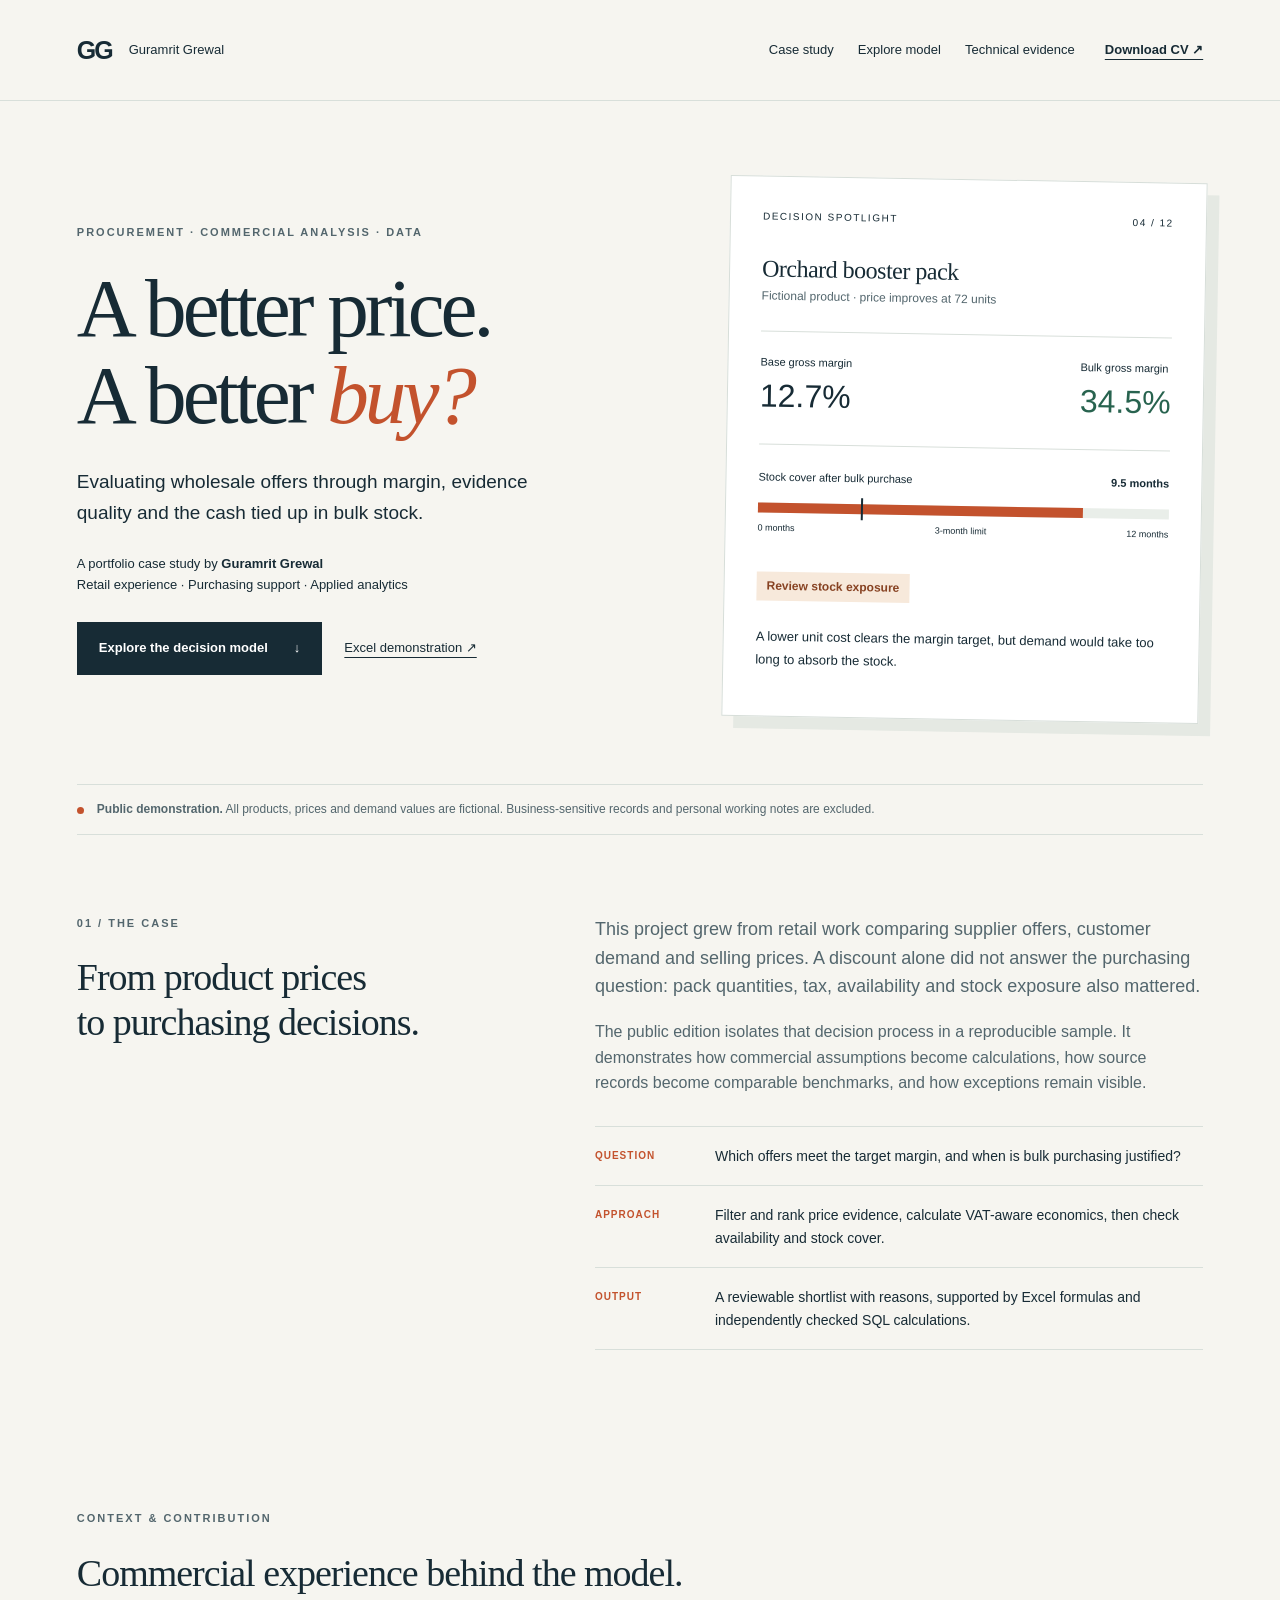
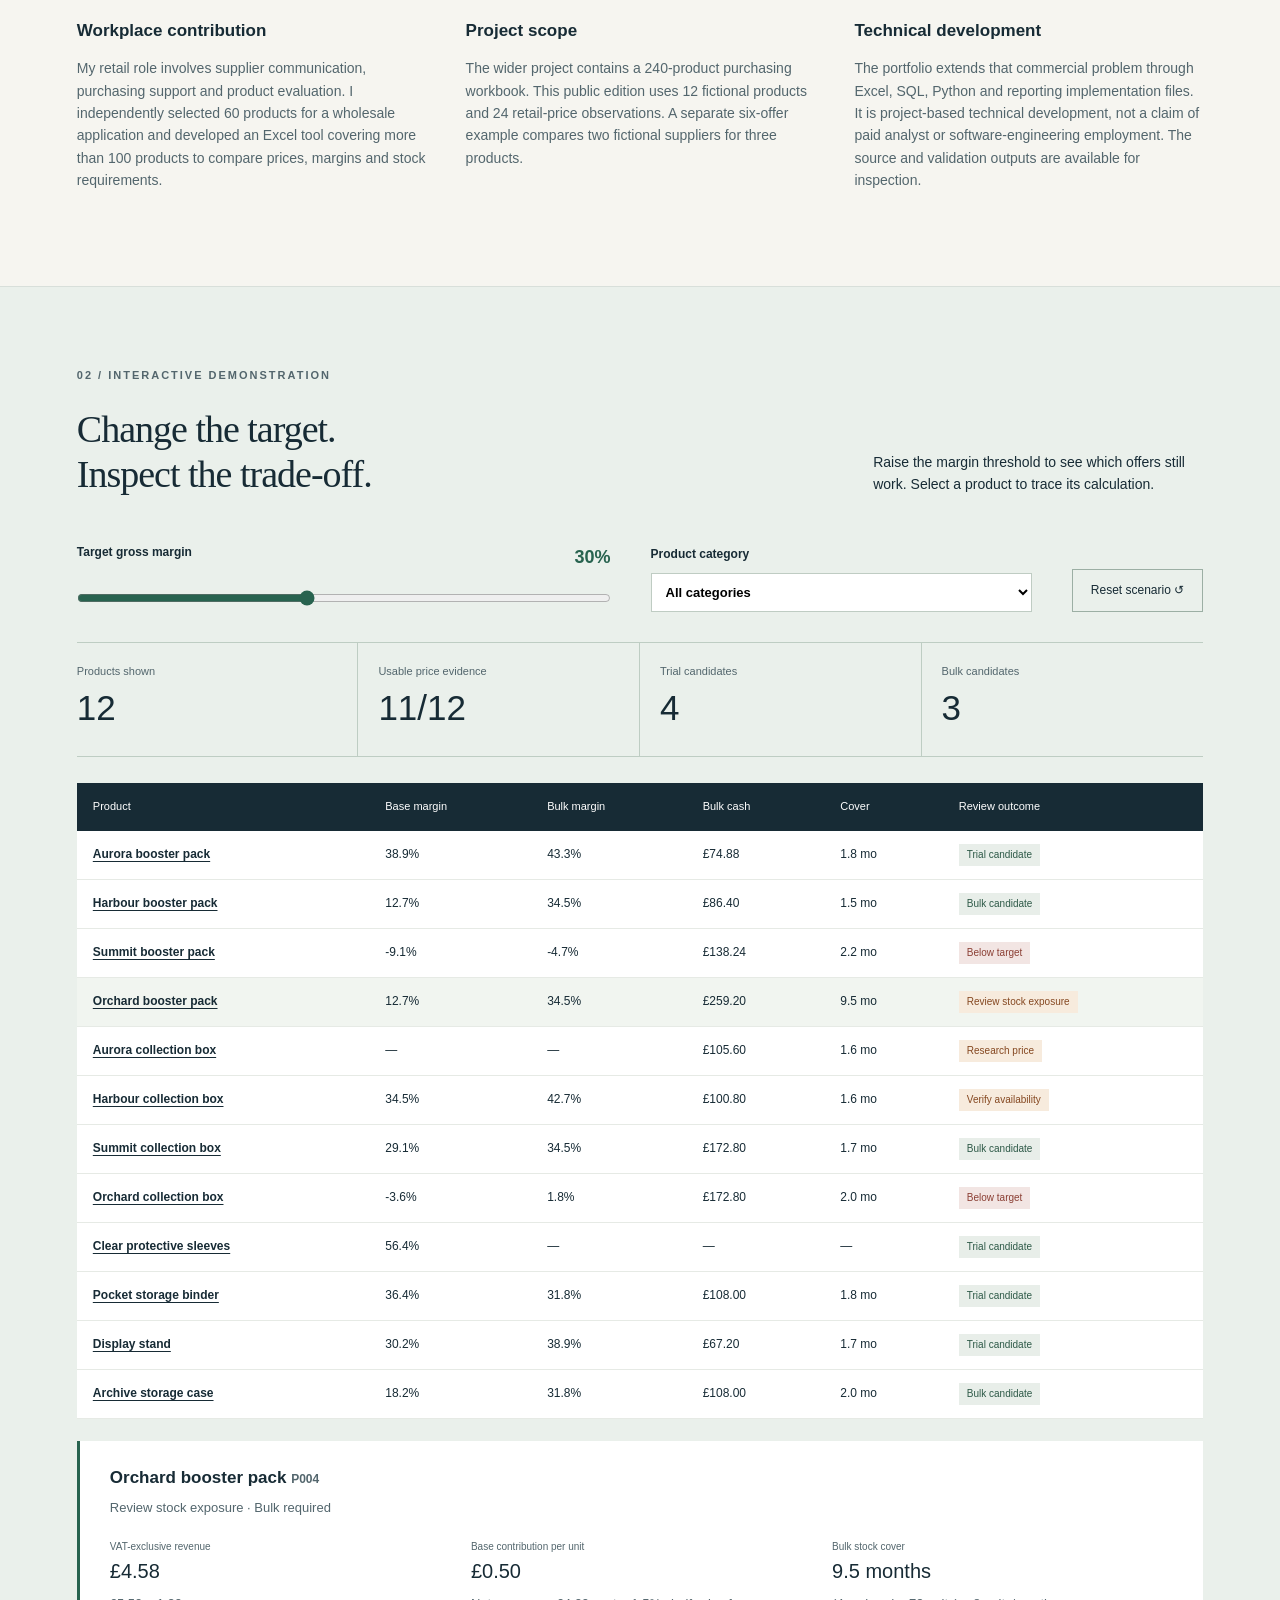
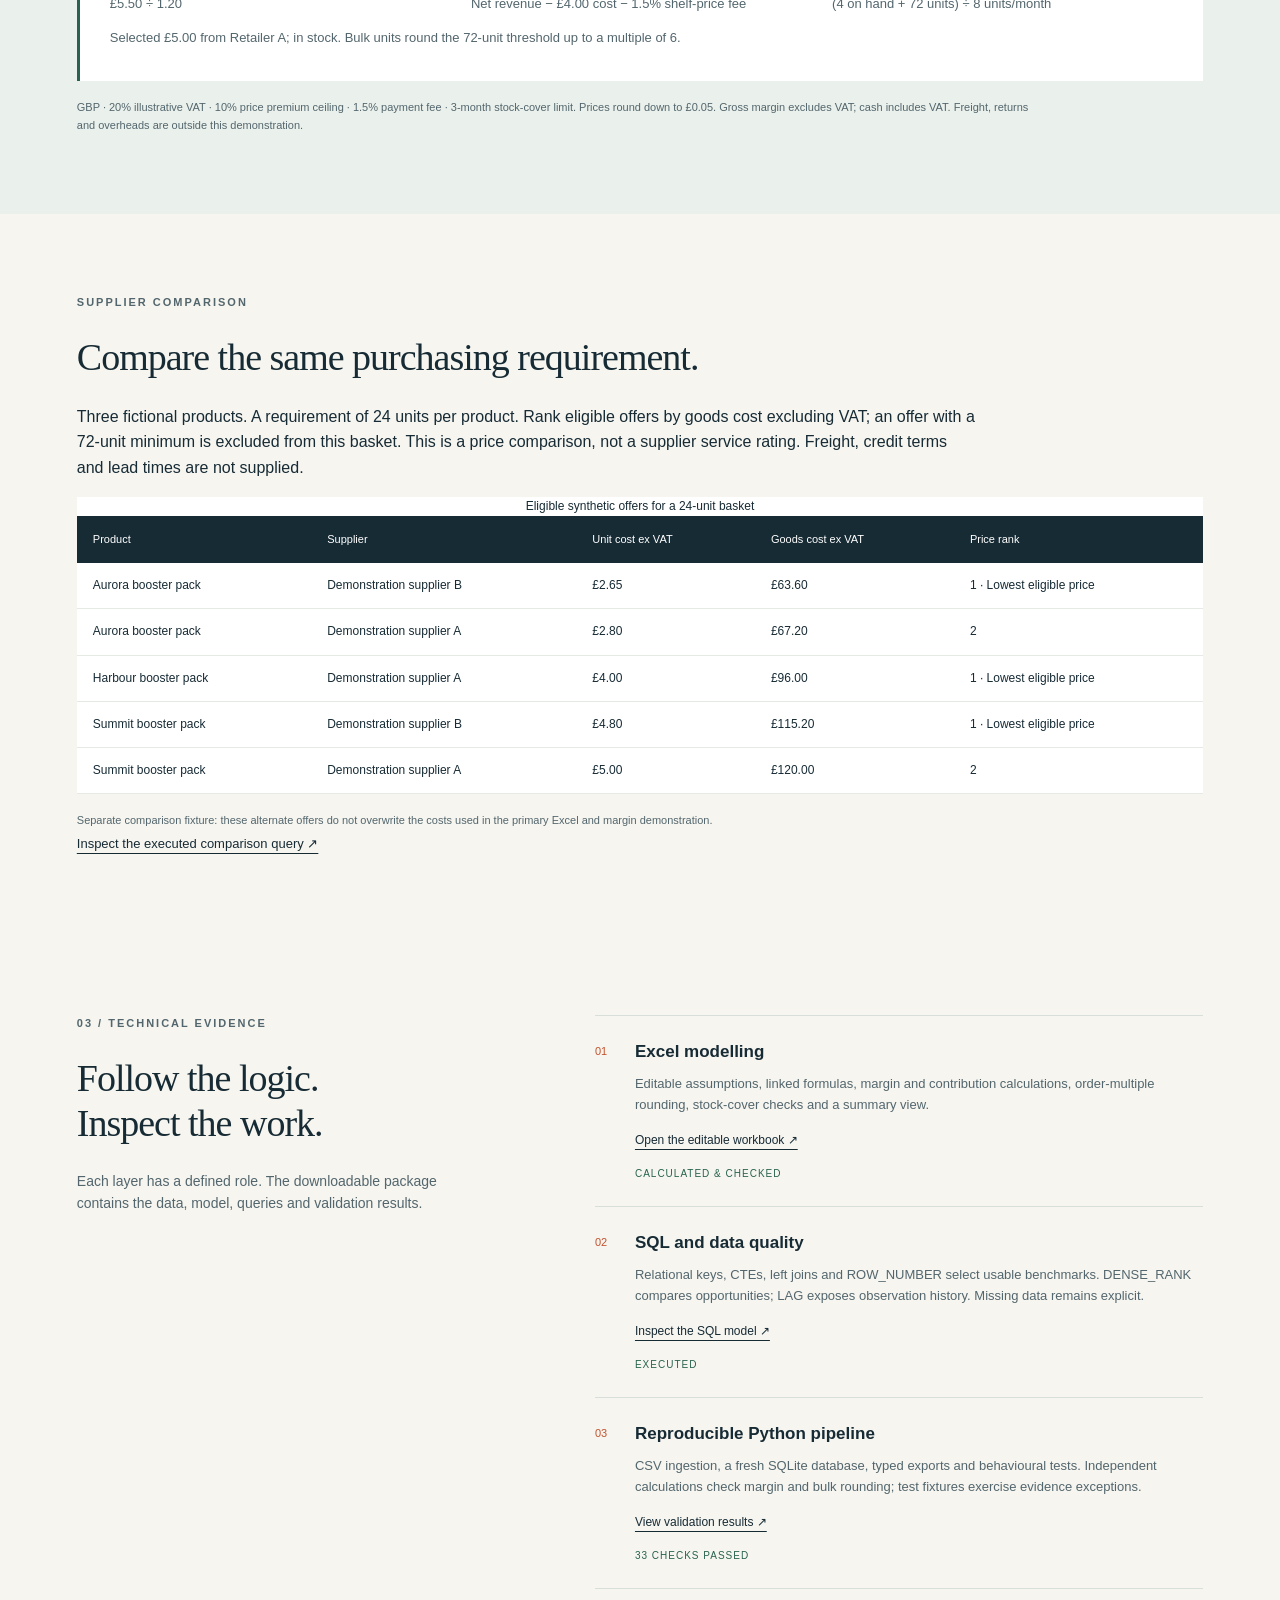
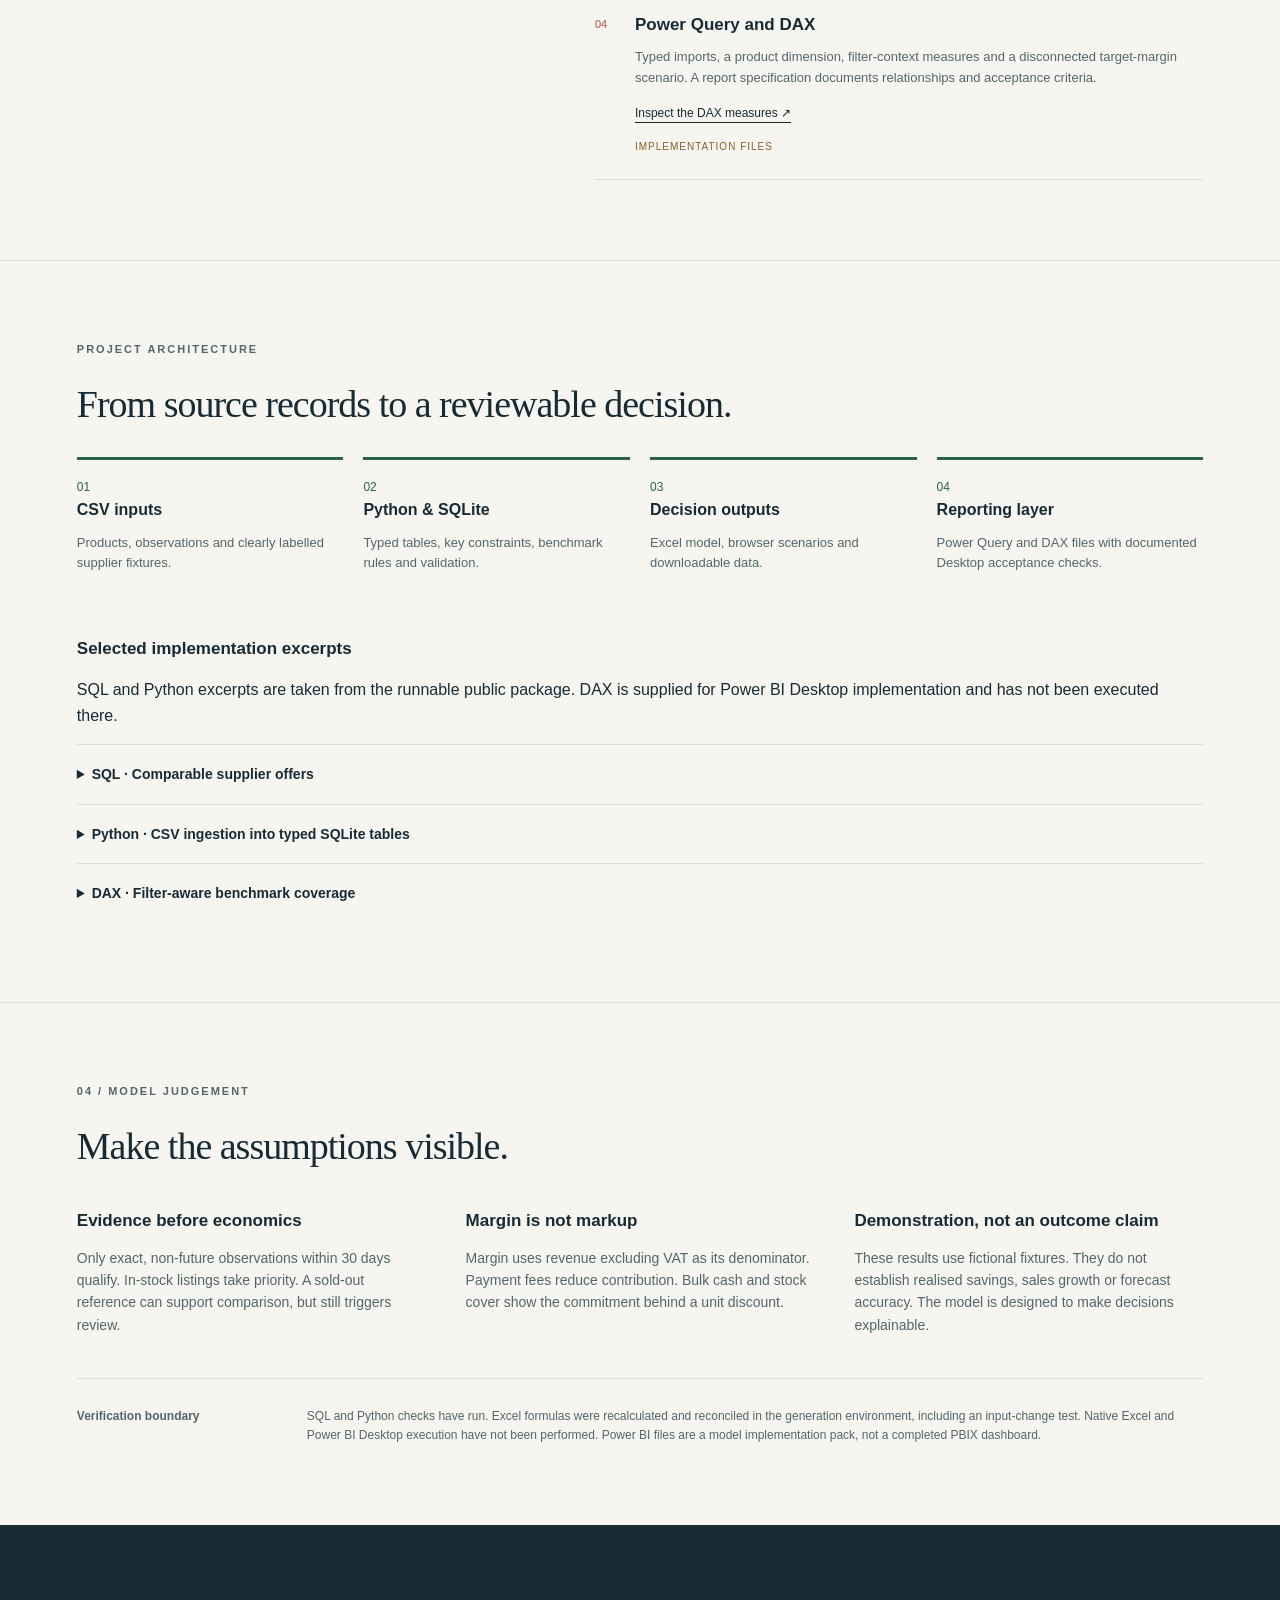
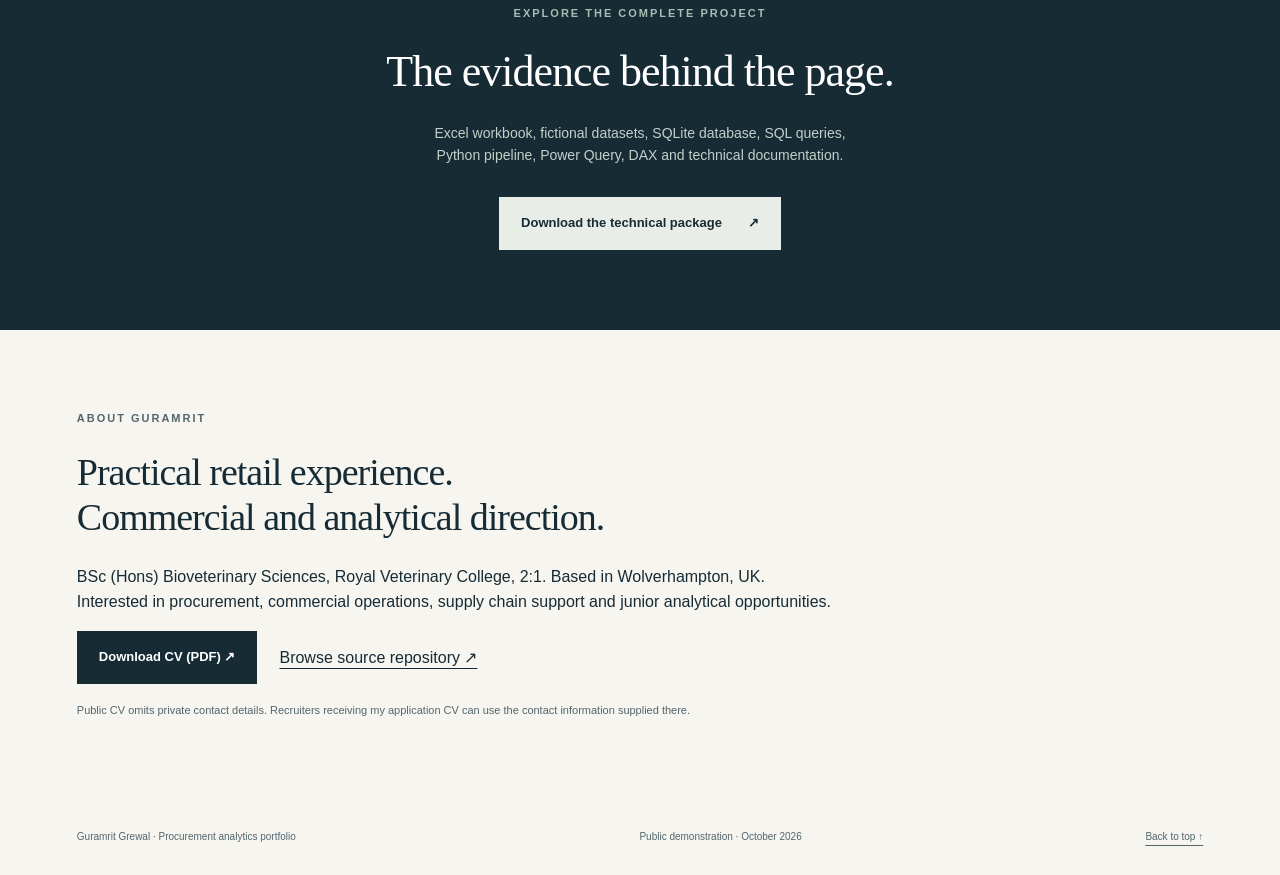
==== index.html @ a3323db9 "Publish procurement case study, public CV and reproducible synthetic analytics" ====
<!doctype html>
<html lang="en"><head><meta charset="utf-8"><meta name="viewport" content="width=device-width,initial-scale=1"><meta name="description" content="Guramrit Grewal's procurement analytics case study: Excel, SQL, purchasing economics and a public interactive demonstration."><title>Procurement Analytics — Guramrit Grewal</title><link rel="stylesheet" href="styles.css"></head>
<body>
<a class="skip-link" href="#main">Skip to main content</a>
<header><a class="wordmark" href="#">GG<span>Guramrit Grewal</span></a><nav aria-label="Main navigation"><a href="#case-study">Case study</a><a href="#demo">Explore model</a><a href="#technical">Technical evidence</a></nav><a class="nav-download" href="downloads/Guramrit_Grewal_CV_Public.pdf" download>Download CV ↗</a></header>
<main id="main">
<section class="hero"><div><p class="eyebrow">PROCUREMENT · COMMERCIAL ANALYSIS · DATA</p><h1>A better price.<br>A better <em>buy?</em></h1><p class="intro">Evaluating wholesale offers through margin, evidence quality and the cash tied up in bulk stock.</p><p class="byline">A portfolio case study by <strong>Guramrit Grewal</strong><br>Retail experience · Purchasing support · Applied analytics</p><div class="actions"><a class="button" href="#demo">Explore the decision model <span>↓</span></a><a class="text-link" href="downloads/Procurement_Analytics/Procurement_Demo.xlsx" download>Excel demonstration ↗</a></div></div>
<aside class="hero-example" aria-label="Illustrative bulk purchase decision"><div class="example-top"><span>DECISION SPOTLIGHT</span><span>04 / 12</span></div><h2>Orchard booster pack</h2><p class="muted">Fictional product · price improves at 72 units</p><div class="comparison"><div><small>Base gross margin</small><strong>12.7%</strong></div><div><small>Bulk gross margin</small><strong>34.5%</strong></div></div><div class="cover"><span>Stock cover after bulk purchase</span><strong>9.5 months</strong></div><div class="track"><div></div><span></span></div><div class="scale"><span>0 months</span><span>3-month limit</span><span>12 months</span></div><p class="verdict">Review stock exposure</p><p>A lower unit cost clears the margin target, but demand would take too long to absorb the stock.</p></aside></section>
<div class="scope"><span class="scope-dot"></span><p><strong>Public demonstration.</strong> All products, prices and demand values are fictional. Business-sensitive records and personal working notes are excluded.</p></div>
<section id="case-study" class="case section"><div class="section-heading"><p class="eyebrow">01 / THE CASE</p><h2>From product prices<br>to purchasing decisions.</h2></div><div class="case-copy"><p>This project grew from retail work comparing supplier offers, customer demand and selling prices. A discount alone did not answer the purchasing question: pack quantities, tax, availability and stock exposure also mattered.</p><p>The public edition isolates that decision process in a reproducible sample. It demonstrates how commercial assumptions become calculations, how source records become comparable benchmarks, and how exceptions remain visible.</p><div class="case-points"><div><span>QUESTION</span><p>Which offers meet the target margin, and when is bulk purchasing justified?</p></div><div><span>APPROACH</span><p>Filter and rank price evidence, calculate VAT-aware economics, then check availability and stock cover.</p></div><div><span>OUTPUT</span><p>A reviewable shortlist with reasons, supported by Excel formulas and independently checked SQL calculations.</p></div></div></div></section>
<section class="contribution section" aria-labelledby="contribution-heading"><p class="eyebrow">CONTEXT & CONTRIBUTION</p><h2 id="contribution-heading">Commercial experience behind the model.</h2><div class="method-grid"><article><h3>Workplace contribution</h3><p>My retail role involves supplier communication, purchasing support and product evaluation. I independently selected 60 products for a wholesale application and developed an Excel tool covering more than 100 products to compare prices, margins and stock requirements.</p></article><article><h3>Project scope</h3><p>The wider project contains a 240-product purchasing workbook. This public edition uses 12 fictional products and 24 retail-price observations. A separate six-offer example compares two fictional suppliers for three products.</p></article><article><h3>Technical development</h3><p>The portfolio extends that commercial problem through Excel, SQL, Python and reporting implementation files. It is project-based technical development, not a claim of paid analyst or software-engineering employment. The source and validation outputs are available for inspection.</p></article></div></section>
<section id="demo" class="demo section"><div class="section-heading wide"><div><p class="eyebrow">02 / INTERACTIVE DEMONSTRATION</p><h2>Change the target.<br>Inspect the trade-off.</h2></div><p>Raise the margin threshold to see which offers still work. Select a product to trace its calculation.</p></div>
<div class="controls"><label for="margin">Target gross margin <output id="margin-value" for="margin">30%</output><input id="margin" type="range" min="15" max="50" value="30" step="1"></label><label for="category">Product category<select id="category"><option>All categories</option><option>Packs</option><option>Boxes</option><option>Accessories</option></select></label><button id="reset" type="button">Reset scenario ↺</button></div>
<div class="metrics" aria-live="polite"><div><span>Products shown</span><strong id="count">—</strong></div><div><span>Usable price evidence</span><strong id="coverage">—</strong></div><div><span>Trial candidates</span><strong id="trials">—</strong></div><div><span>Bulk candidates</span><strong id="bulk">—</strong></div></div>
<div class="table-wrap"><table><caption class="sr-only">Synthetic product purchasing review</caption><thead><tr><th scope="col">Product</th><th scope="col">Base margin</th><th scope="col">Bulk margin</th><th scope="col">Bulk cash</th><th scope="col">Cover</th><th scope="col">Review outcome</th></tr></thead><tbody id="products"><tr><td colspan="6">Loading demonstration…</td></tr></tbody></table></div>
<div class="detail" id="detail" aria-live="polite"></div><p class="model-note">GBP · 20% illustrative VAT · 10% price premium ceiling · 1.5% payment fee · 3-month stock-cover limit. Prices round down to £0.05. Gross margin excludes VAT; cash includes VAT. Freight, returns and overheads are outside this demonstration.</p><noscript><p>Enable JavaScript to use the scenario controls, or download the Excel demonstration.</p></noscript></section>
<section class="section supplier-section"><p class="eyebrow">SUPPLIER COMPARISON</p><h2>Compare the same purchasing requirement.</h2><p>Three fictional products. A requirement of 24 units per product. Rank eligible offers by goods cost excluding VAT; an offer with a 72-unit minimum is excluded from this basket. This is a price comparison, not a supplier service rating. Freight, credit terms and lead times are not supplied.</p><div class="table-wrap"><table><caption>Eligible synthetic offers for a 24-unit basket</caption><thead><tr><th scope="col">Product</th><th scope="col">Supplier</th><th scope="col">Unit cost ex VAT</th><th scope="col">Goods cost ex VAT</th><th scope="col">Price rank</th></tr></thead><tbody id="supplier-rows"><tr><td colspan="5">Loading supplier comparison…</td></tr></tbody></table></div><p class="model-note">Separate comparison fixture: these alternate offers do not overwrite the costs used in the primary Excel and margin demonstration.</p><a href="downloads/Procurement_Analytics/sql/supplier_comparison.sql">Inspect the executed comparison query ↗</a></section>
<section id="technical" class="technical section"><div class="section-heading"><p class="eyebrow">03 / TECHNICAL EVIDENCE</p><h2>Follow the logic.<br>Inspect the work.</h2><p>Each layer has a defined role. The downloadable package contains the data, model, queries and validation results.</p></div><div class="evidence-list"><article><span class="number">01</span><div><h3>Excel modelling</h3><p>Editable assumptions, linked formulas, margin and contribution calculations, order-multiple rounding, stock-cover checks and a summary view.</p><a href="downloads/Procurement_Analytics/Procurement_Demo.xlsx" download>Open the editable workbook ↗</a></div><span class="status">Calculated & checked</span></article><article><span class="number">02</span><div><h3>SQL and data quality</h3><p>Relational keys, CTEs, left joins and ROW_NUMBER select usable benchmarks. DENSE_RANK compares opportunities; LAG exposes observation history. Missing data remains explicit.</p><a href="downloads/Procurement_Analytics/sql/model.sql" download>Inspect the SQL model ↗</a></div><span class="status">Executed</span></article><article><span class="number">03</span><div><h3>Reproducible Python pipeline</h3><p>CSV ingestion, a fresh SQLite database, typed exports and behavioural tests. Independent calculations check margin and bulk rounding; test fixtures exercise evidence exceptions.</p><a href="downloads/Procurement_Analytics/validation.json" download>View validation results ↗</a></div><span class="status" id="checks">Checks executed</span></article><article><span class="number">04</span><div><h3>Power Query and DAX</h3><p>Typed imports, a product dimension, filter-context measures and a disconnected target-margin scenario. A report specification documents relationships and acceptance criteria.</p><a href="downloads/Procurement_Analytics/powerbi/measures.dax" download>Inspect the DAX measures ↗</a></div><span class="status pending">Implementation files</span></article></div></section>
<section class="section architecture"><p class="eyebrow">PROJECT ARCHITECTURE</p><h2>From source records to a reviewable decision.</h2><ol class="architecture-steps"><li><strong>CSV inputs</strong><span>Products, observations and clearly labelled supplier fixtures.</span></li><li><strong>Python & SQLite</strong><span>Typed tables, key constraints, benchmark rules and validation.</span></li><li><strong>Decision outputs</strong><span>Excel model, browser scenarios and downloadable data.</span></li><li><strong>Reporting layer</strong><span>Power Query and DAX files with documented Desktop acceptance checks.</span></li></ol><h3>Selected implementation excerpts</h3><p>SQL and Python excerpts are taken from the runnable public package. DAX is supplied for Power BI Desktop implementation and has not been executed there.</p><details><summary>SQL · Comparable supplier offers</summary><pre><code>-- Fixed basket: 24 units of each SKU. Fictional offers, excluding freight.
-- Offers requiring more units are excluded; a low price alone is not comparable.
WITH eligible AS (
 SELECT o.SKU,p.Product,s.Supplier,o.UnitCost,o.MinUnits,
        o.UnitCost*24 AS NetGoodsCost,
        DENSE_RANK() OVER(PARTITION BY o.SKU ORDER BY o.UnitCost) AS PriceRank
 FROM Offers o
 JOIN Products p ON p.SKU=o.SKU
 JOIN Suppliers s ON s.SupplierID=o.SupplierID
 WHERE o.MinUnits&lt;=24
)
SELECT * FROM eligible ORDER BY SKU,PriceRank,Supplier;
</code></pre></details><details><summary>Python · CSV ingestion into typed SQLite tables</summary><pre><code>with (ROOT/&#x27;data&#x27;/f&#x27;{table}.csv&#x27;).open(newline=&#x27;&#x27;,encoding=&#x27;utf-8&#x27;) as f:
    rows=csv.DictReader(f); fields=rows.fieldnames
    db.executemany(f&#x27;INSERT INTO {table} VALUES ({&quot;,&quot;.join(&quot;?&quot; for _ in fields)})&#x27;,
                  [[r[k] if r[k]!=&#x27;&#x27; else None for k in fields] for r in rows])</code></pre></details><details><summary>DAX · Filter-aware benchmark coverage</summary><pre><code>Priced Products = COUNT(Metrics[Benchmark])

Benchmark Coverage = DIVIDE([Priced Products], [Products Loaded])</code></pre></details></section>
<section class="method section"><div><p class="eyebrow">04 / MODEL JUDGEMENT</p><h2>Make the assumptions visible.</h2></div><div class="method-grid"><article><h3>Evidence before economics</h3><p>Only exact, non-future observations within 30 days qualify. In-stock listings take priority. A sold-out reference can support comparison, but still triggers review.</p></article><article><h3>Margin is not markup</h3><p>Margin uses revenue excluding VAT as its denominator. Payment fees reduce contribution. Bulk cash and stock cover show the commitment behind a unit discount.</p></article><article><h3>Demonstration, not an outcome claim</h3><p>These results use fictional fixtures. They do not establish realised savings, sales growth or forecast accuracy. The model is designed to make decisions explainable.</p></article></div><div class="limits"><strong>Verification boundary</strong><p>SQL and Python checks have run. Excel formulas were recalculated and reconciled in the generation environment, including an input-change test. Native Excel and Power BI Desktop execution have not been performed. Power BI files are a model implementation pack, not a completed PBIX dashboard.</p></div></section>
<section class="download section"><p class="eyebrow">EXPLORE THE COMPLETE PROJECT</p><h2>The evidence behind the page.</h2><p>Excel workbook, fictional datasets, SQLite database, SQL queries,<br>Python pipeline, Power Query, DAX and technical documentation.</p><a class="button light" href="downloads/Procurement_Analytics.zip" download>Download the technical package <span>↗</span></a></section>
<section class="section about" id="about"><p class="eyebrow">ABOUT GURAMRIT</p><h2>Practical retail experience.<br>Commercial and analytical direction.</h2><p>BSc (Hons) Bioveterinary Sciences, Royal Veterinary College, 2:1. Based in Wolverhampton, UK. Interested in procurement, commercial operations, supply chain support and junior analytical opportunities.</p><div class="actions"><a class="button" href="downloads/Guramrit_Grewal_CV_Public.pdf" download>Download CV (PDF) ↗</a><a href="https://github.com/G-Grewal-98/g-grewal-98.github.io">Browse source repository ↗</a></div><p class="model-note">Public CV omits private contact details. Recruiters receiving my application CV can use the contact information supplied there.</p></section></main><footer><span>Guramrit Grewal · Procurement analytics portfolio</span><span>Public demonstration · October 2026</span><a href="#">Back to top ↑</a></footer>
<script type="module" src="app.js"></script></body></html>
---- styles.css ----
:root{--ink:#172b35;--muted:#53666d;--paper:#f6f5f0;--line:#d8dfda;--accent:#c3522d;--green:#28634f}*{box-sizing:border-box}html{scroll-behavior:smooth;scroll-padding-top:30px}body{margin:0;background:var(--paper);color:var(--ink);font-family:Arial,Helvetica,sans-serif;line-height:1.6}a{color:inherit;text-underline-offset:5px}button,input,select{font:inherit}button,a,input,select{outline-offset:5px}button:focus-visible,a:focus-visible,input:focus-visible,select:focus-visible{outline:3px solid var(--accent)}header,main,footer{max-width:1440px;margin:auto}header{padding:30px 6%;display:flex;align-items:center;gap:30px;border-bottom:1px solid var(--line)}.wordmark{text-decoration:none;font-size:25px;font-weight:800;letter-spacing:-2px;display:flex;align-items:center;gap:17px}.wordmark span{font-size:13px;font-weight:500;letter-spacing:0}nav{display:flex;gap:24px;margin-left:auto;font-size:13px}nav a{text-decoration:none}.nav-download{font-size:13px;font-weight:bold}.hero{display:grid;grid-template-columns:1.15fr 1fr;gap:9%;padding:78px 6% 64px;align-items:center}.eyebrow{font-size:11px;font-weight:700;letter-spacing:2px;margin:0 0 23px;color:var(--muted)}h1{font-family:Georgia,serif;font-weight:400;font-size:clamp(54px,6.5vw,92px);line-height:1.05;letter-spacing:-4px;margin:0 0 28px}h1 em{color:var(--accent);font-weight:400}.intro{font-size:19px;max-width:470px;line-height:1.6}.byline{font-size:13px;margin:26px 0}.actions{display:flex;flex-wrap:wrap;align-items:center;gap:22px}.button{display:inline-flex;background:var(--ink);color:white;text-decoration:none;padding:16px 22px;font-size:13px;font-weight:700;gap:26px}.text-link{font-size:13px}.hero-example{background:#fff;padding:32px;border:1px solid #d7ded9;box-shadow:12px 12px 0 #e5e9e3;transform:rotate(1deg)}.example-top{display:flex;justify-content:space-between;font-size:10px;letter-spacing:1.5px}.hero-example h2{font-size:24px;margin:30px 0 4px;letter-spacing:-.5px}.muted{color:var(--muted);font-size:12px;margin:0}.comparison{display:flex;justify-content:space-between;border-top:1px solid var(--line);border-bottom:1px solid var(--line);padding:22px 0;margin:24px 0}.comparison small{display:block;font-size:11px}.comparison strong{font-size:32px;font-weight:400}.comparison div:last-child strong{color:var(--green)}.cover{display:flex;justify-content:space-between;gap:10px;font-size:11px}.track{height:10px;background:#e9eee9;margin-top:16px;position:relative}.track div{width:79.166%;height:10px;background:var(--accent)}.track span{height:22px;width:2px;background:var(--ink);position:absolute;left:25%;top:-6px}.scale{display:flex;justify-content:space-between;font-size:9px;margin:8px 0 25px}.verdict{display:inline-block;background:#f7e9db;color:#874222;font-size:12px;font-weight:700;padding:5px 10px}.hero-example p:last-child{font-size:13px;line-height:1.7}.scope{margin:0 6%;display:flex;gap:13px;border-top:1px solid var(--line);border-bottom:1px solid var(--line);padding:15px 0;font-size:12px;color:var(--muted)}.scope p{margin:0}.scope-dot{width:7px;height:7px;background:var(--accent);border-radius:50%;margin-top:7px;flex-shrink:0}.section{padding:80px 6%}h2{font-family:Georgia,serif;font-size:38px;font-weight:400;line-height:1.18;letter-spacing:-1px;margin:0 0 24px}h3{font-size:17px;line-height:1.4;margin:0 0 10px}.case,.technical{display:grid;grid-template-columns:1fr 1.5fr;gap:10%}.case-copy>p:first-child{font-size:18px}.case-copy p{margin-top:0}.case-copy>p{color:var(--muted)}.case-points{border-top:1px solid var(--line);margin-top:30px}.case-points>div{display:grid;grid-template-columns:100px 1fr;gap:20px;border-bottom:1px solid var(--line);padding:18px 0}.case-points span{font-size:10px;letter-spacing:1px;font-weight:bold;margin-top:3px;color:var(--accent)}.case-points p{font-size:14px;margin:0}.demo{background:#eaf0eb}.wide{display:flex;justify-content:space-between;gap:70px;align-items:flex-end}.wide>p{max-width:330px;font-size:14px;margin-bottom:25px}.controls{display:grid;grid-template-columns:1.4fr 1fr auto;gap:40px;align-items:end;margin:22px 0 30px}.controls label{font-size:12px;font-weight:700;display:block}.controls output{float:right;color:var(--green);font-size:18px}input[type=range]{width:100%;margin:18px 0 0;accent-color:var(--green)}select{display:block;width:100%;padding:10px;background:#fff;border:1px solid #bfccc3;margin-top:9px;font-size:13px}button{cursor:pointer;background:transparent;border:1px solid #9cafa4;padding:11px 18px;font-size:12px;color:var(--ink)}.metrics{display:grid;grid-template-columns:repeat(4,1fr);border-top:1px solid #becdc3;border-bottom:1px solid #becdc3;margin-bottom:26px}.metrics>div{padding:20px;border-right:1px solid #becdc3}.metrics>div:first-child{padding-left:0}.metrics>div:last-child{border:0}.metrics span{font-size:11px;color:var(--muted);display:block}.metrics strong{font-size:35px;font-weight:400}.table-wrap{overflow-x:auto;background:#fff}table{border-collapse:collapse;width:100%;font-size:12px;white-space:nowrap;text-align:left}th{padding:15px 16px;background:var(--ink);color:white;font-weight:500;font-size:11px}td{padding:13px 16px;border-bottom:1px solid #e6eae5}td button{padding:0;border:0;font-weight:600;text-decoration:underline;text-underline-offset:3px;text-align:left}tr.selected{background:#f1f5f0}.pill{display:inline-block;font-size:10px;background:#e8eee9;color:#2d5947;padding:3px 8px}.pill.review{background:#f7ebdd;color:#854821}.pill.no{background:#f2e5e3;color:#8b3f34}.detail{background:#fff;border-left:3px solid var(--green);padding:25px 30px;margin-top:22px}.detail h3{margin-bottom:8px}.detail p{font-size:13px;color:var(--muted);margin:7px 0}.formula-grid{display:grid;grid-template-columns:repeat(3,1fr);gap:20px;margin-top:20px}.formula-grid span{display:block;font-size:10px;color:var(--muted)}.formula-grid strong{font-size:20px;font-weight:400}.model-note{font-size:11px;color:var(--muted);max-width:960px;margin:18px 0 0}.technical>.section-heading>p:last-child{color:var(--muted);font-size:14px}.evidence-list article{display:grid;grid-template-columns:25px 1fr;gap:15px;border-top:1px solid var(--line);padding:24px 0;position:relative}.evidence-list article:last-child{border-bottom:1px solid var(--line)}.number{font-size:11px;color:var(--accent);padding-top:3px}.evidence-list p{font-size:13px;color:var(--muted);margin:0 0 10px}.evidence-list a{font-size:12px}.status{grid-column:2;font-size:10px;color:var(--green);text-transform:uppercase;letter-spacing:1px}.status.pending{color:#8a602c}.method{border-top:1px solid var(--line)}.method-grid{display:grid;grid-template-columns:repeat(3,1fr);gap:40px;margin-top:40px}.method-grid p{font-size:14px;color:var(--muted)}.limits{display:grid;grid-template-columns:190px 1fr;gap:40px;border-top:1px solid var(--line);padding-top:28px;margin-top:28px;font-size:12px;color:var(--muted)}.limits p{margin:0}.download{background:var(--ink);color:white;text-align:center}.download .eyebrow{color:#a8bdb2}.download h2{font-size:44px}.download p:not(.eyebrow){font-size:14px;color:#c1d1c9;margin-bottom:30px}.light{background:#e8eee7;color:var(--ink)}footer{display:flex;gap:25px;justify-content:space-between;padding:30px 6%;font-size:10px;color:var(--muted)}.sr-only{position:absolute;clip:rect(0,0,0,0);height:1px;width:1px;overflow:hidden}@media(max-width:950px){nav{display:none}.nav-download{margin-left:auto}.hero{gap:5%;padding-top:50px}.hero-example{padding:22px}.case,.technical{gap:6%;grid-template-columns:1fr 1.4fr}.controls{gap:20px}h2{font-size:32px}}@media(max-width:700px){header{padding:20px 5%}.wordmark span{font-size:11px}.nav-download{font-size:11px}.hero{grid-template-columns:1fr;gap:40px;padding:45px 5%}.hero-example{transform:none;margin-right:10px}.section{padding:50px 5%}.scope{margin:0 5%}.case,.technical{grid-template-columns:1fr;gap:25px}.wide{display:block}.wide>p{max-width:none}.controls{grid-template-columns:1fr 1fr;gap:20px}.controls label:first-child{grid-column:1/-1}.controls button{align-self:end}.metrics{grid-template-columns:1fr 1fr}.metrics>div:nth-child(2){border-right:0}.metrics>div:nth-child(3){padding-left:0;border-top:1px solid #becdc3}.metrics>div:nth-child(4){border-top:1px solid #becdc3}.formula-grid,.method-grid{grid-template-columns:1fr;gap:18px}.limits{grid-template-columns:1fr;gap:10px}.detail{padding:20px}.case-points>div{grid-template-columns:75px 1fr;gap:10px}footer{flex-wrap:wrap}.download h2{font-size:35px}h1{letter-spacing:-2px}.comparison strong{font-size:30px}}@media(prefers-reduced-motion:reduce){html{scroll-behavior:auto}}

.skip-link{position:absolute;left:12px;top:-100px;z-index:5;background:#fff;padding:12px}.skip-link:focus{top:8px}.contribution{border-bottom:1px solid var(--line)}.contribution .method-grid{margin-top:20px}.supplier-section>p{max-width:900px}.supplier-section>a{font-size:13px}.architecture{border-top:1px solid var(--line)}.architecture-steps{list-style:none;padding:0;display:grid;grid-template-columns:repeat(4,1fr);gap:20px;margin:30px 0 45px;counter-reset:flow}.architecture-steps li{border-top:3px solid var(--green);padding:18px 0;counter-increment:flow}.architecture-steps li:before{content:'0' counter(flow);display:block;color:var(--green);font-size:12px}.architecture-steps strong,.architecture-steps span{display:block}.architecture-steps span{font-size:13px;color:var(--muted);margin-top:10px}details{border-top:1px solid var(--line);padding:18px 0}summary{cursor:pointer;font-size:14px;font-weight:600}pre{overflow:auto;background:#172b35;color:#edf3ed;padding:22px;font-size:12px;line-height:1.7;max-width:100%}.about>p{max-width:760px}.table-wrap:focus-visible{outline:3px solid var(--accent)}@media(max-width:700px){.architecture-steps{grid-template-columns:1fr 1fr}nav{display:flex;flex-wrap:wrap;gap:10px 18px;order:3;width:100%;margin-left:0}header{flex-wrap:wrap;gap:14px}.architecture pre{font-size:11px}}@media(max-width:400px){.architecture-steps{grid-template-columns:1fr}.wordmark{gap:10px}.comparison{gap:10px}}
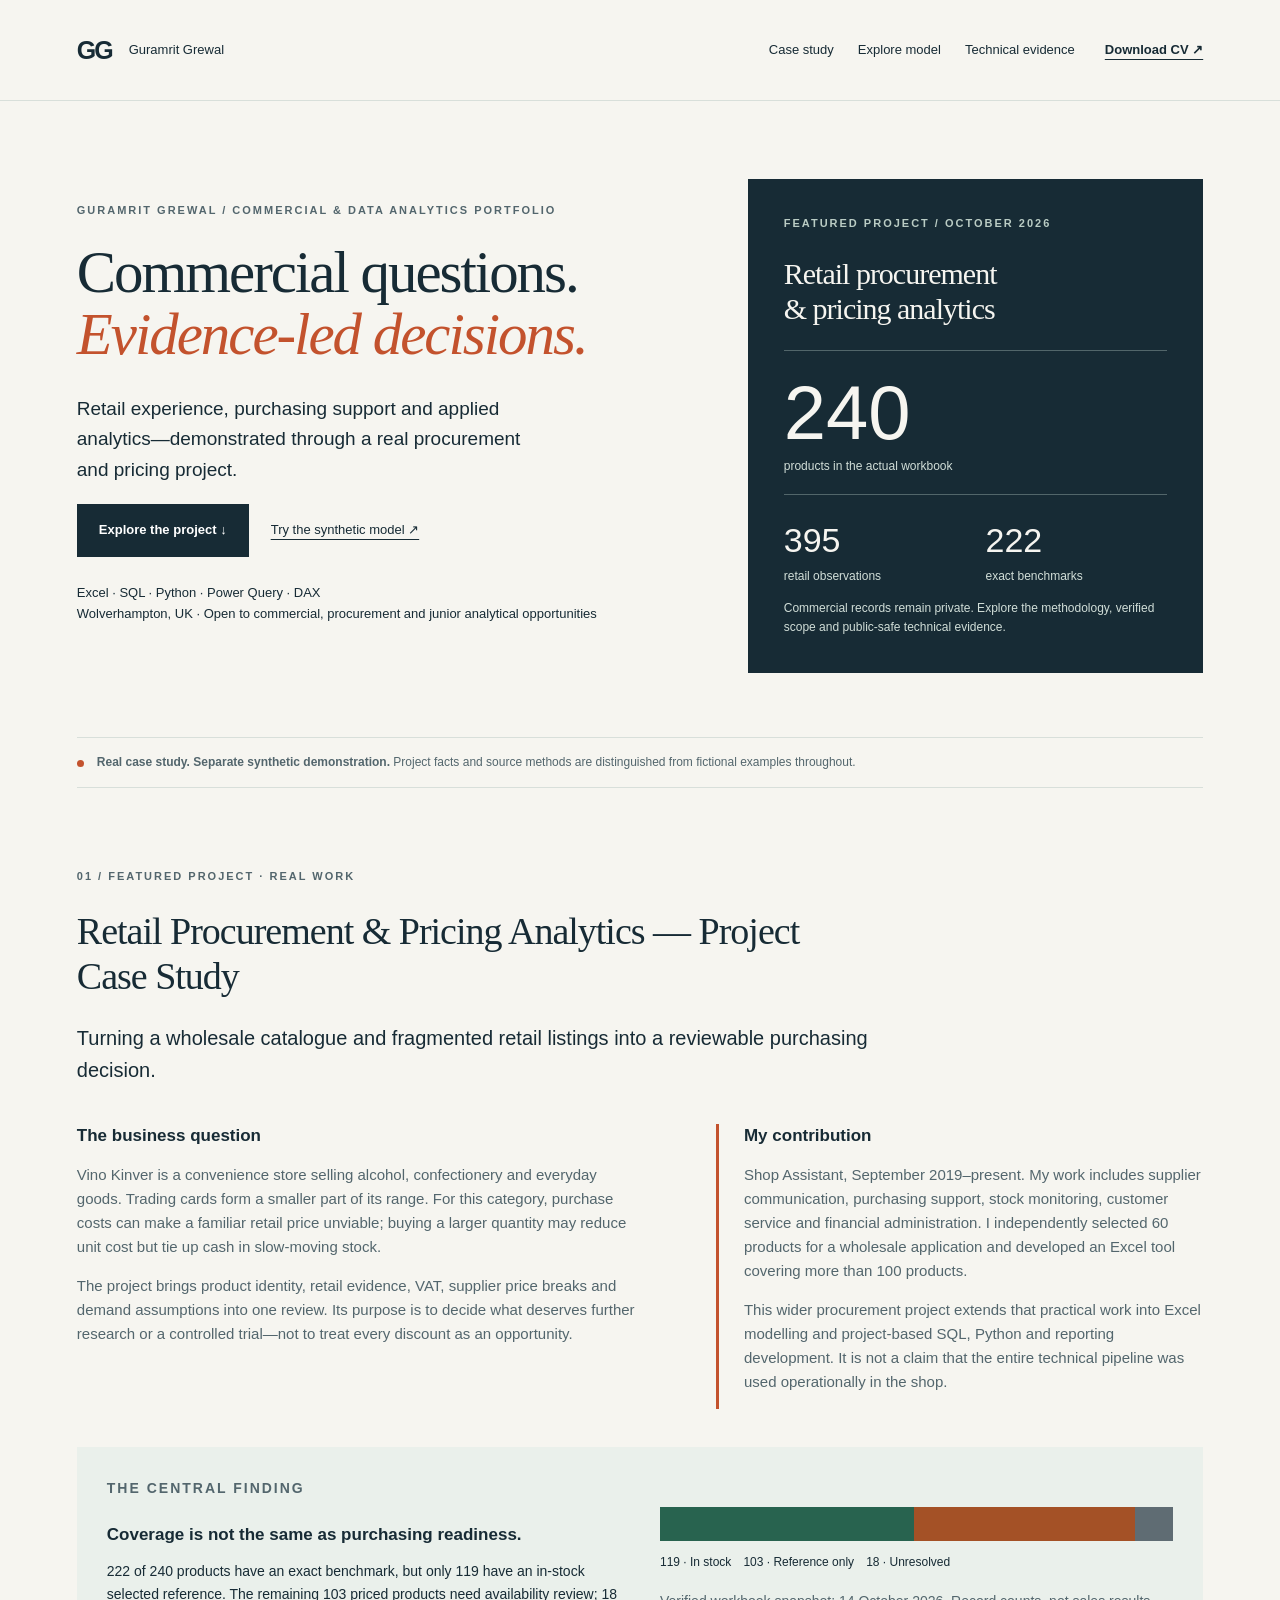
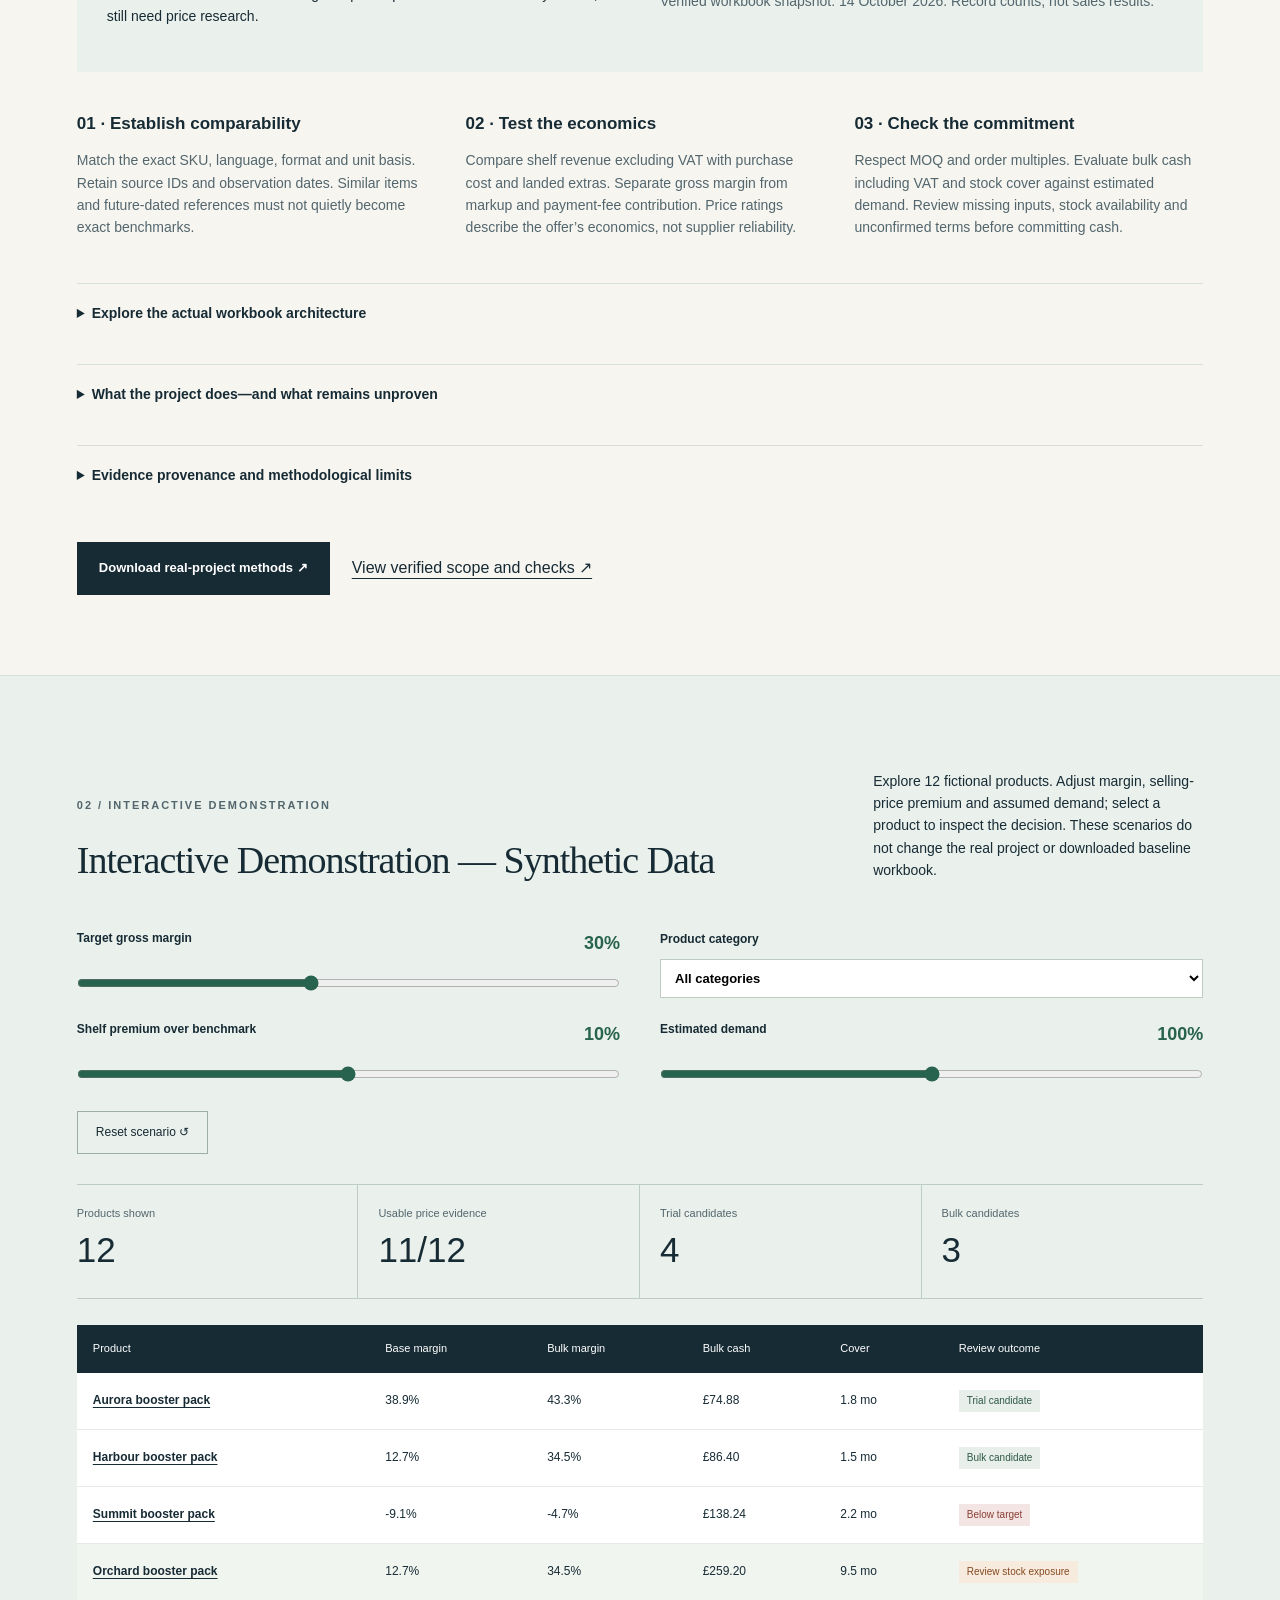
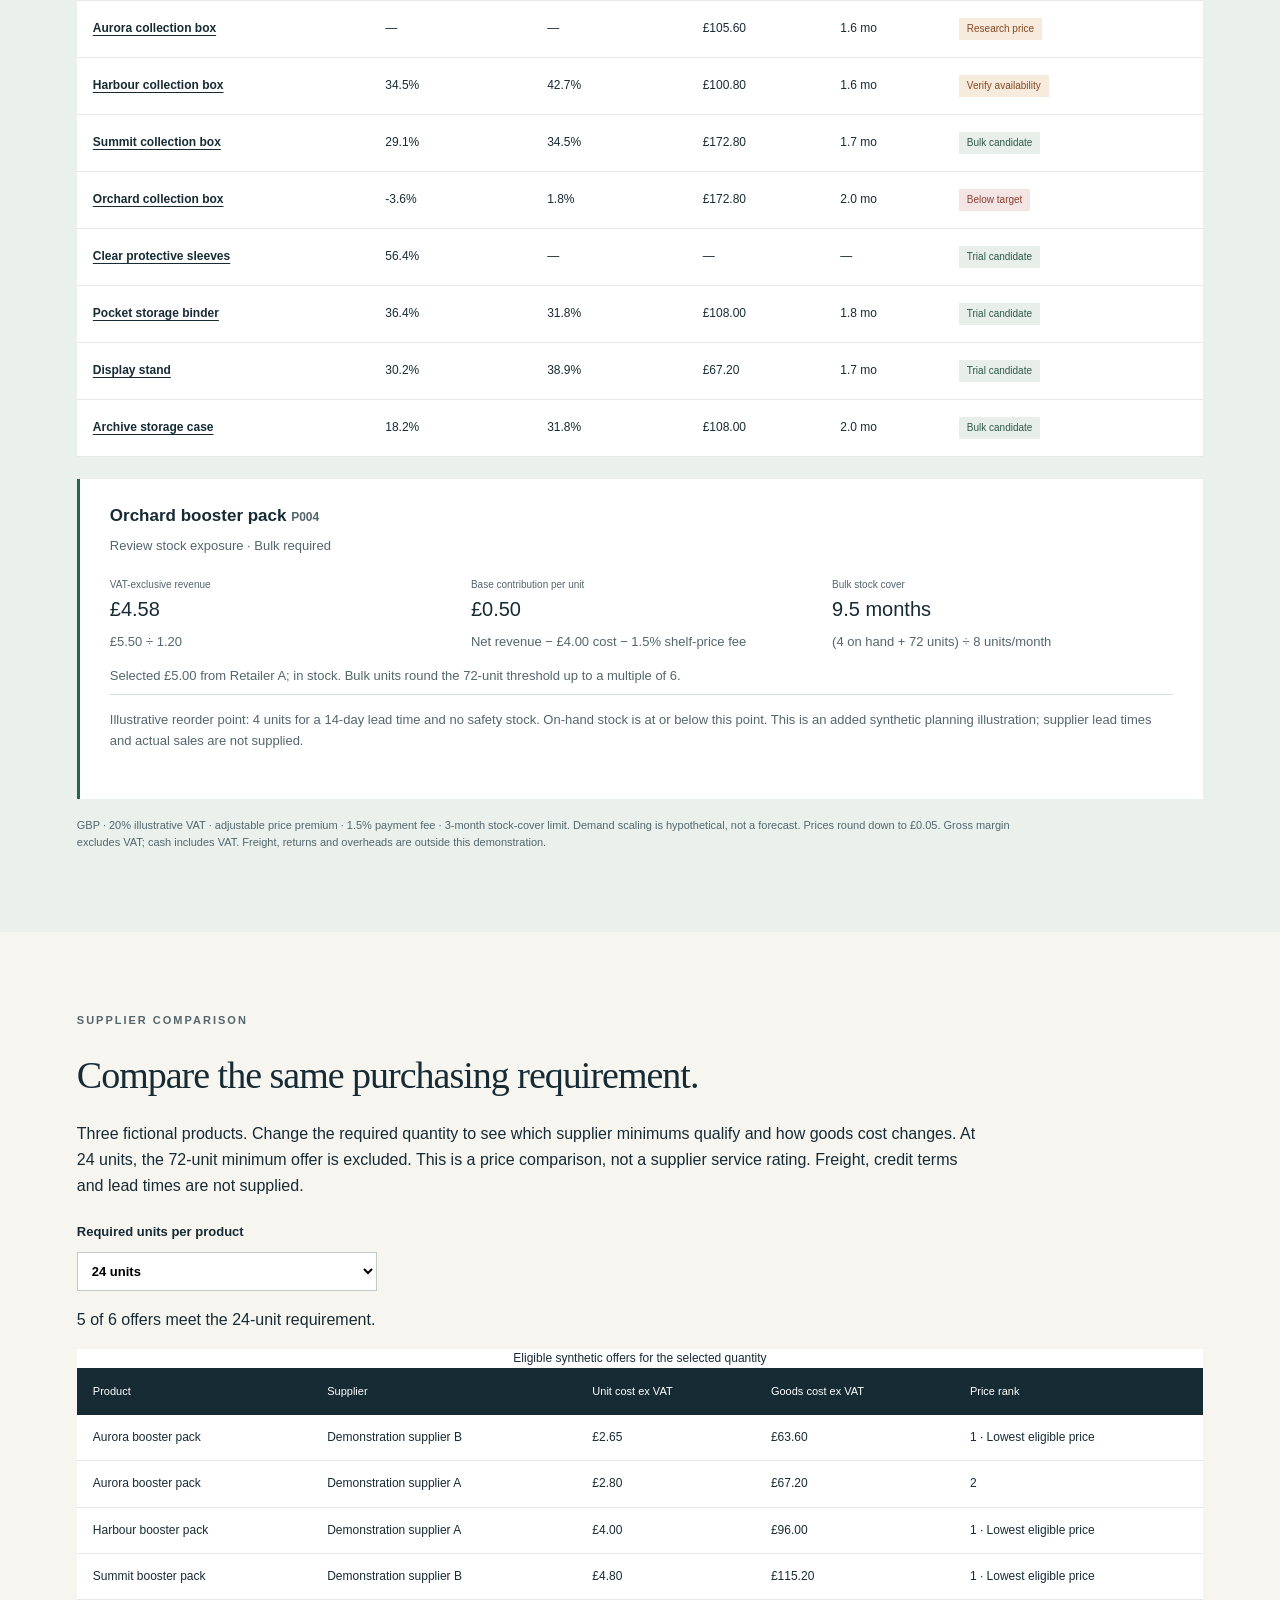
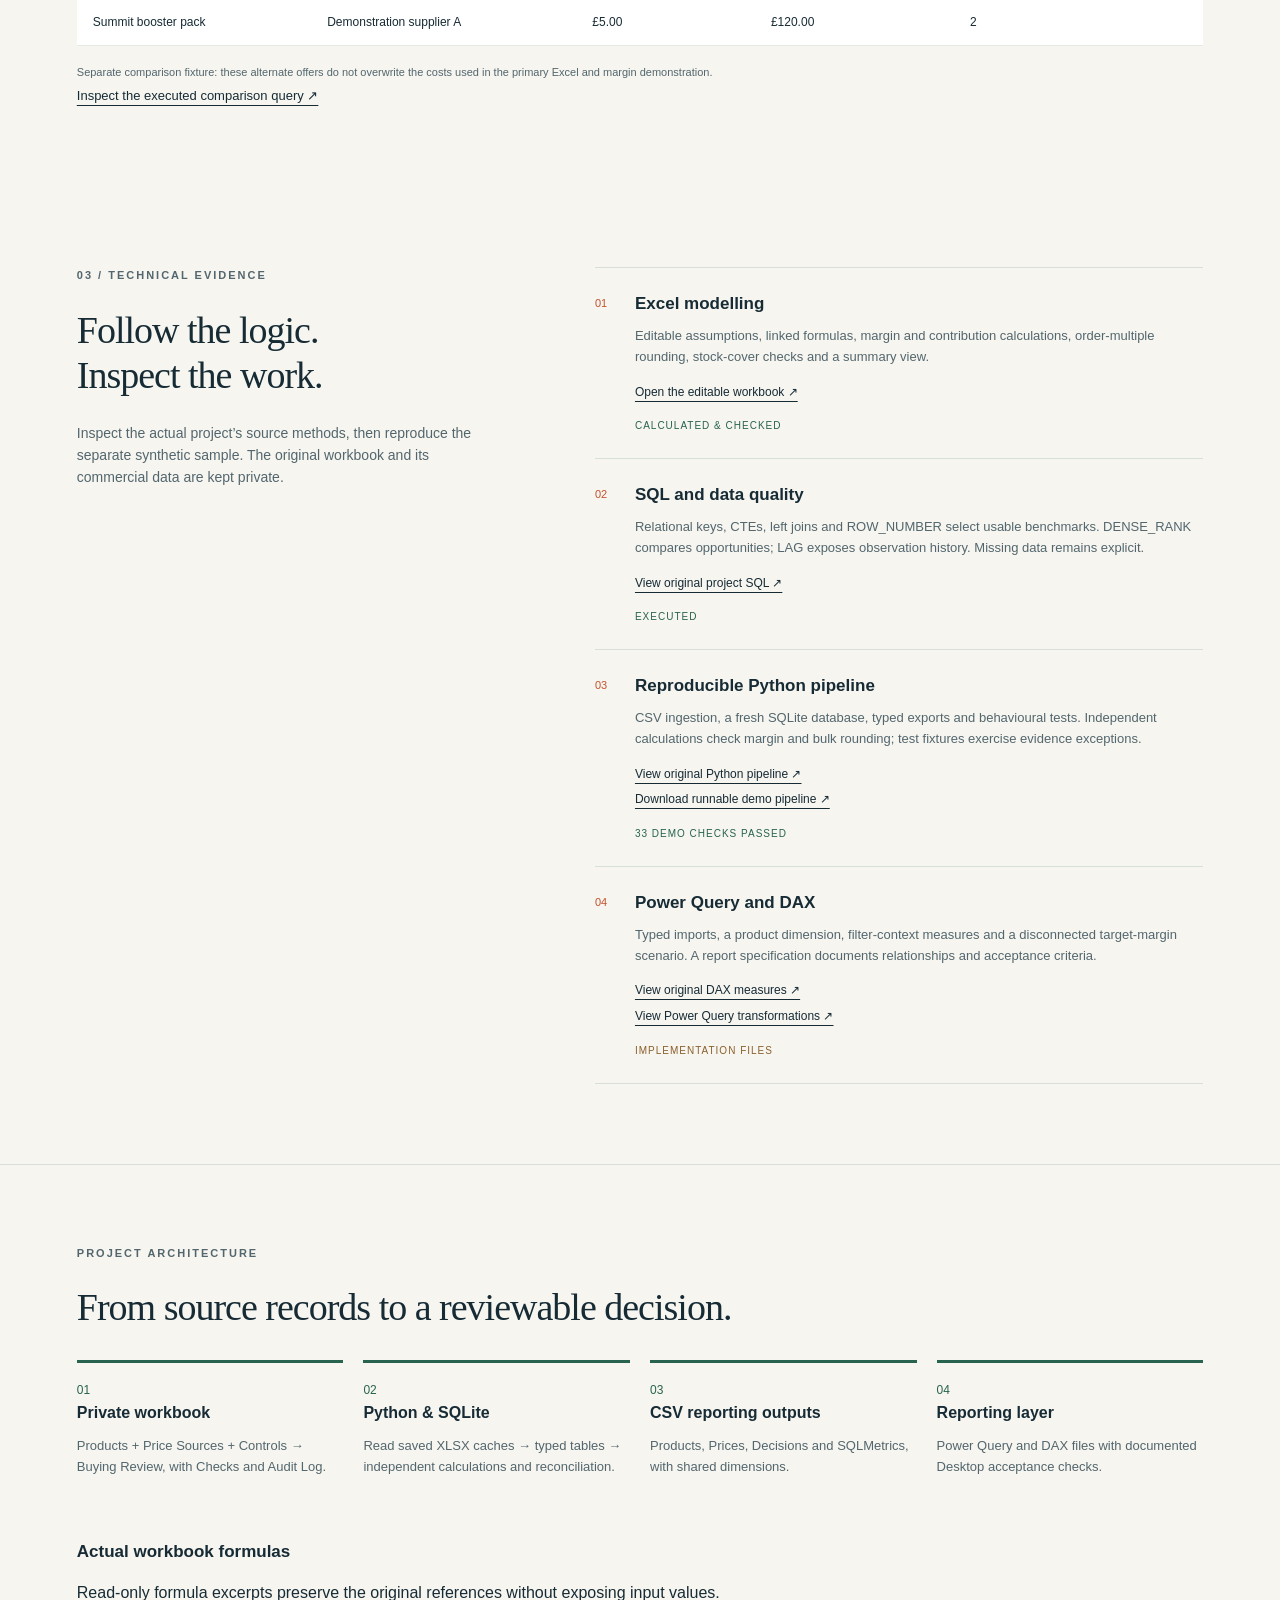
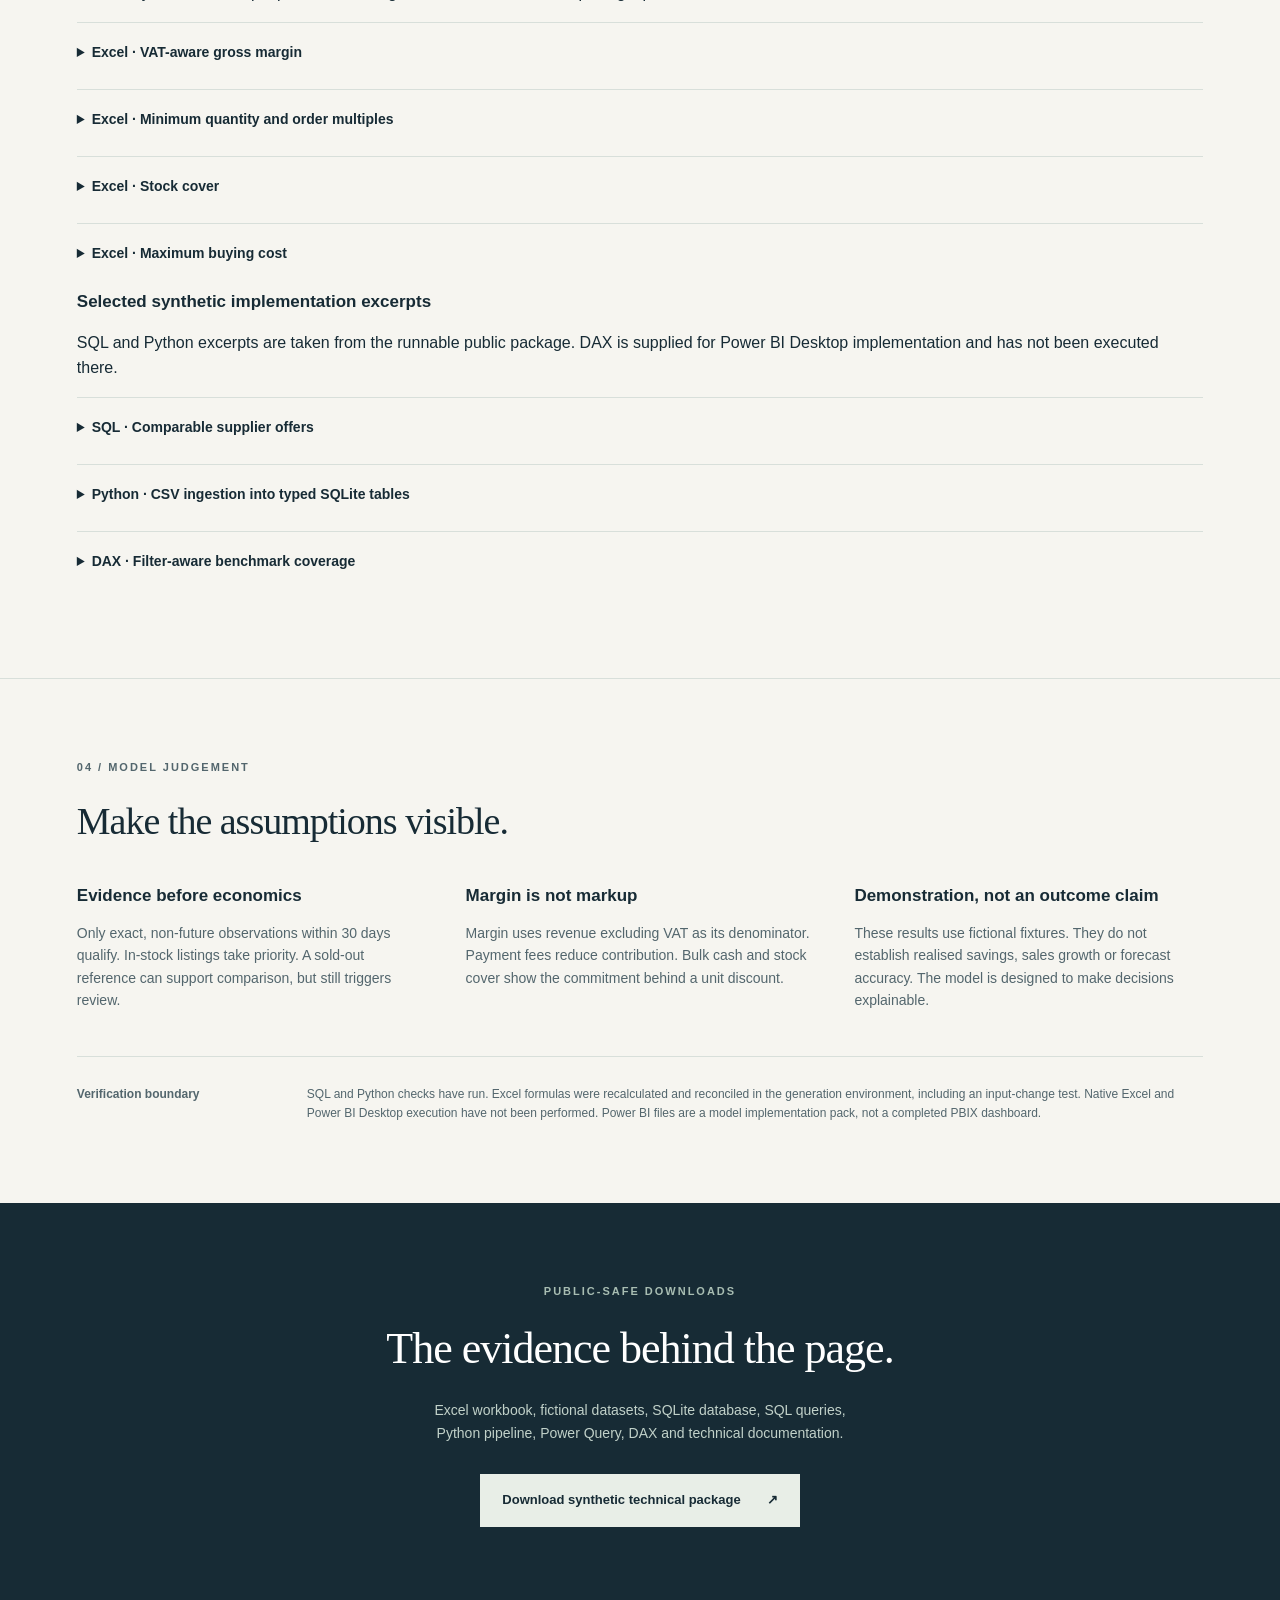
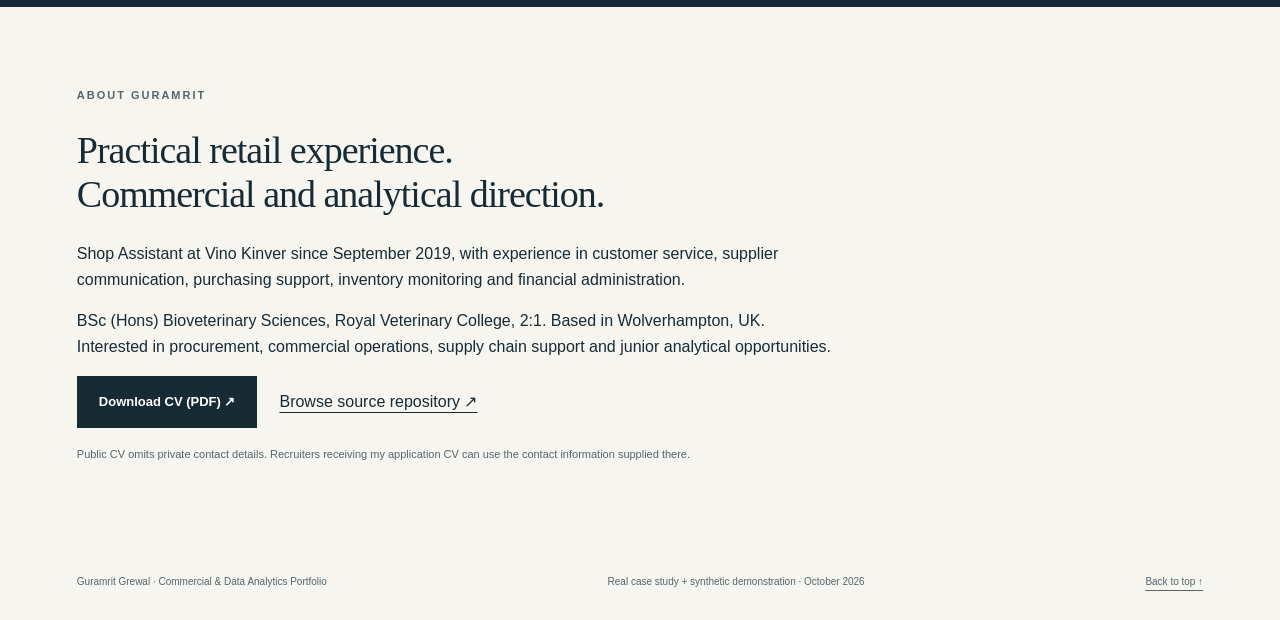
==== commit d276c6f0: "Feature verified real procurement case study and extend synthetic scenarios" ====
--- a/index.html
+++ b/index.html
@@ -1,22 +1,23 @@
 <!doctype html>
-<html lang="en"><head><meta charset="utf-8"><meta name="viewport" content="width=device-width,initial-scale=1"><meta name="description" content="Guramrit Grewal's procurement analytics case study: Excel, SQL, purchasing economics and a public interactive demonstration."><title>Procurement Analytics — Guramrit Grewal</title><link rel="stylesheet" href="styles.css"></head>
+<html lang="en"><head><meta charset="utf-8"><meta name="viewport" content="width=device-width,initial-scale=1"><meta name="description" content="Guramrit Grewal's procurement analytics case study: Excel, SQL, purchasing economics and a public interactive demonstration."><title>Guramrit Grewal | Commercial &amp; Data Analytics Portfolio</title><link rel="stylesheet" href="styles.css"></head>
 <body>
 <a class="skip-link" href="#main">Skip to main content</a>
-<header><a class="wordmark" href="#">GG<span>Guramrit Grewal</span></a><nav aria-label="Main navigation"><a href="#case-study">Case study</a><a href="#demo">Explore model</a><a href="#technical">Technical evidence</a></nav><a class="nav-download" href="downloads/Guramrit_Grewal_CV_Public.pdf" download>Download CV ↗</a></header>
+<header><a class="wordmark" href="#main">GG<span>Guramrit Grewal</span></a><nav aria-label="Main navigation"><a href="#case-study">Case study</a><a href="#demo">Explore model</a><a href="#technical">Technical evidence</a></nav><a class="nav-download" href="downloads/Guramrit_Grewal_CV_Public.pdf" download>Download CV ↗</a></header>
 <main id="main">
-<section class="hero"><div><p class="eyebrow">PROCUREMENT · COMMERCIAL ANALYSIS · DATA</p><h1>A better price.<br>A better <em>buy?</em></h1><p class="intro">Evaluating wholesale offers through margin, evidence quality and the cash tied up in bulk stock.</p><p class="byline">A portfolio case study by <strong>Guramrit Grewal</strong><br>Retail experience · Purchasing support · Applied analytics</p><div class="actions"><a class="button" href="#demo">Explore the decision model <span>↓</span></a><a class="text-link" href="downloads/Procurement_Analytics/Procurement_Demo.xlsx" download>Excel demonstration ↗</a></div></div>
-<aside class="hero-example" aria-label="Illustrative bulk purchase decision"><div class="example-top"><span>DECISION SPOTLIGHT</span><span>04 / 12</span></div><h2>Orchard booster pack</h2><p class="muted">Fictional product · price improves at 72 units</p><div class="comparison"><div><small>Base gross margin</small><strong>12.7%</strong></div><div><small>Bulk gross margin</small><strong>34.5%</strong></div></div><div class="cover"><span>Stock cover after bulk purchase</span><strong>9.5 months</strong></div><div class="track"><div></div><span></span></div><div class="scale"><span>0 months</span><span>3-month limit</span><span>12 months</span></div><p class="verdict">Review stock exposure</p><p>A lower unit cost clears the margin target, but demand would take too long to absorb the stock.</p></aside></section>
-<div class="scope"><span class="scope-dot"></span><p><strong>Public demonstration.</strong> All products, prices and demand values are fictional. Business-sensitive records and personal working notes are excluded.</p></div>
-<section id="case-study" class="case section"><div class="section-heading"><p class="eyebrow">01 / THE CASE</p><h2>From product prices<br>to purchasing decisions.</h2></div><div class="case-copy"><p>This project grew from retail work comparing supplier offers, customer demand and selling prices. A discount alone did not answer the purchasing question: pack quantities, tax, availability and stock exposure also mattered.</p><p>The public edition isolates that decision process in a reproducible sample. It demonstrates how commercial assumptions become calculations, how source records become comparable benchmarks, and how exceptions remain visible.</p><div class="case-points"><div><span>QUESTION</span><p>Which offers meet the target margin, and when is bulk purchasing justified?</p></div><div><span>APPROACH</span><p>Filter and rank price evidence, calculate VAT-aware economics, then check availability and stock cover.</p></div><div><span>OUTPUT</span><p>A reviewable shortlist with reasons, supported by Excel formulas and independently checked SQL calculations.</p></div></div></div></section>
-<section class="contribution section" aria-labelledby="contribution-heading"><p class="eyebrow">CONTEXT & CONTRIBUTION</p><h2 id="contribution-heading">Commercial experience behind the model.</h2><div class="method-grid"><article><h3>Workplace contribution</h3><p>My retail role involves supplier communication, purchasing support and product evaluation. I independently selected 60 products for a wholesale application and developed an Excel tool covering more than 100 products to compare prices, margins and stock requirements.</p></article><article><h3>Project scope</h3><p>The wider project contains a 240-product purchasing workbook. This public edition uses 12 fictional products and 24 retail-price observations. A separate six-offer example compares two fictional suppliers for three products.</p></article><article><h3>Technical development</h3><p>The portfolio extends that commercial problem through Excel, SQL, Python and reporting implementation files. It is project-based technical development, not a claim of paid analyst or software-engineering employment. The source and validation outputs are available for inspection.</p></article></div></section>
-<section id="demo" class="demo section"><div class="section-heading wide"><div><p class="eyebrow">02 / INTERACTIVE DEMONSTRATION</p><h2>Change the target.<br>Inspect the trade-off.</h2></div><p>Raise the margin threshold to see which offers still work. Select a product to trace its calculation.</p></div>
-<div class="controls"><label for="margin">Target gross margin <output id="margin-value" for="margin">30%</output><input id="margin" type="range" min="15" max="50" value="30" step="1"></label><label for="category">Product category<select id="category"><option>All categories</option><option>Packs</option><option>Boxes</option><option>Accessories</option></select></label><button id="reset" type="button">Reset scenario ↺</button></div>
+<section class="hero"><div><p class="eyebrow">GURAMRIT GREWAL / COMMERCIAL &amp; DATA ANALYTICS PORTFOLIO</p><h1>Commercial questions.<br><em>Evidence-led decisions.</em></h1><p class="intro">Retail experience, purchasing support and applied analytics—demonstrated through a real procurement and pricing project.</p><div class="actions"><a class="button" href="#case-study">Explore the project ↓</a><a class="text-link" href="#demo">Try the synthetic model ↗</a></div><p class="byline">Excel · SQL · Python · Power Query · DAX<br>Wolverhampton, UK · Open to commercial, procurement and junior analytical opportunities</p></div><aside class="project-snapshot" aria-label="Verified real project scope"><p class="eyebrow">FEATURED PROJECT / OCTOBER 2026</p><h2>Retail procurement<br>&amp; pricing analytics</h2><div class="snapshot-number"><strong>240</strong><span>products in the actual workbook</span></div><div class="snapshot-grid"><div><strong>395</strong><span>retail observations</span></div><div><strong>222</strong><span>exact benchmarks</span></div></div><p>Commercial records remain private. Explore the methodology, verified scope and public-safe technical evidence.</p></aside></section><div class="scope"><span class="scope-dot"></span><p><strong>Real case study. Separate synthetic demonstration.</strong> Project facts and source methods are distinguished from fictional examples throughout.</p></div><section id="case-study" class="section real-case"><p class="eyebrow">01 / FEATURED PROJECT · REAL WORK</p><h2>Retail Procurement &amp; Pricing Analytics — Project Case Study</h2><p class="lead">Turning a wholesale catalogue and fragmented retail listings into a reviewable purchasing decision.</p><div class="case-intro"><div><h3>The business question</h3><p>Vino Kinver is a convenience store selling alcohol, confectionery and everyday goods. Trading cards form a smaller part of its range. For this category, purchase costs can make a familiar retail price unviable; buying a larger quantity may reduce unit cost but tie up cash in slow-moving stock.</p><p>The project brings product identity, retail evidence, VAT, supplier price breaks and demand assumptions into one review. Its purpose is to decide what deserves further research or a controlled trial—not to treat every discount as an opportunity.</p></div><div class="contribution-note"><h3>My contribution</h3><p>Shop Assistant, September 2019–present. My work includes supplier communication, purchasing support, stock monitoring, customer service and financial administration. I independently selected 60 products for a wholesale application and developed an Excel tool covering more than 100 products.</p><p>This wider procurement project extends that practical work into Excel modelling and project-based SQL, Python and reporting development. It is not a claim that the entire technical pipeline was used operationally in the shop.</p></div></div>
+<div class="finding"><div><p class="eyebrow">THE CENTRAL FINDING</p><h3>Coverage is not the same as purchasing readiness.</h3><p>222 of 240 products have an exact benchmark, but only 119 have an in-stock selected reference. The remaining 103 priced products need availability review; 18 still need price research.</p></div><figure><div class="coverage-bar" role="img" aria-label="Of 240 products: 119 in-stock benchmarks, 103 reference-only benchmarks, 18 without a benchmark"><span style="width:49.583%"></span><span style="width:42.917%"></span><span style="width:7.5%"></span></div><figcaption><span>119 · In stock</span><span>103 · Reference only</span><span>18 · Unresolved</span></figcaption><p class="model-note">Verified workbook snapshot: 14 October 2026. Record counts, not sales results.</p></figure></div>
+<div class="method-grid"><article><h3>01 · Establish comparability</h3><p>Match the exact SKU, language, format and unit basis. Retain source IDs and observation dates. Similar items and future-dated references must not quietly become exact benchmarks.</p></article><article><h3>02 · Test the economics</h3><p>Compare shelf revenue excluding VAT with purchase cost and landed extras. Separate gross margin from markup and payment-fee contribution. Price ratings describe the offer’s economics, not supplier reliability.</p></article><article><h3>03 · Check the commitment</h3><p>Respect MOQ and order multiples. Evaluate bulk cash including VAT and stock cover against estimated demand. Review missing inputs, stock availability and unconfirmed terms before committing cash.</p></article></div>
+<details><summary>Explore the actual workbook architecture</summary><div class="table-wrap" tabindex="0" role="region" aria-label="Workbook architecture table"><table class="wrap-table"><caption>Ten sheets in the original workbook</caption><thead><tr><th>Sheet</th><th>Purpose</th></tr></thead><tbody><tr><th scope="row">Dashboard</th><td>Decision summary and native chart</td></tr><tr><th scope="row">Buying Review</th><td>48-column purchasing assessment and explanations</td></tr><tr><th scope="row">Products</th><td>Editable 23-field product catalogue</td></tr><tr><th scope="row">Controls</th><td>VAT, margin, freshness, cash and stock assumptions</td></tr><tr><th scope="row">Price Sources</th><td>25-column retail evidence register and match flags</td></tr><tr><th scope="row">Supplier Snapshot</th><td>Preserved original supplier reference</td></tr><tr><th scope="row">Demand Reference</th><td>Qualitative demand assumptions, not actual sales</td></tr><tr><th scope="row">Audit Log</th><td>Retained corrections and evidence history</td></tr><tr><th scope="row">Checks</th><td>Duplicates, input errors and orphan records</td></tr><tr><th scope="row">Project Guide</th><td>Project scope and usage guidance</td></tr></tbody></table></div><p>Six structured tables, one chart, twelve data-validation rules and four conditional-formatting ranges were inspected. No PivotTable is present in this particular workbook.</p></details>
+<details><summary>What the project does—and what remains unproven</summary><p><strong>Completed:</strong> a 240-product workbook, retained source evidence, price and bulk assessments, input controls and a reproducible SQL/Python reconciliation pipeline.</p><p><strong>Confirmed personal scope:</strong> eight approved wholesale accounts and an independently selected 60-product application, as reported for the CV. These are distinct from the workbook’s 240-product scope and have not been independently audited against supplier correspondence here.</p><p><strong>Not established:</strong> realised savings, increased sales, forecast accuracy or deployment of the reporting pipeline in daily shop operations. Estimated monthly demand is an assumption. A future approved trial would require actual sell-through and returns data to measure performance.</p></details>
+<details><summary>Evidence provenance and methodological limits</summary><p><strong>Real project:</strong> the scale, architecture, formulas and source logic below were inspected against the retained workbook and package. The pipeline was rerun privately on 15 October 2026.</p><p><strong>Public methods:</strong> source code and aggregate structural evidence contain no commercial product rows. No renamed real prices or reversible anonymisation is used.</p><p><strong>Synthetic demonstration:</strong> all 12 sample products, prices and demand values are fictional. The separate supplier example contains six fictional offers. These are not the 240-product dataset.</p><p><strong>Important model difference:</strong> the original model retains exact non-future references and flags freshness separately; the demonstration removes observations older than 30 days before selection. The original supplier catalogue is not a comprehensive multi-supplier quotation database.</p></details>
+<div class="actions case-actions"><a class="button" href="downloads/Real_Project_Methods.zip" download>Download real-project methods ↗</a><a href="downloads/Real_Project_Methods/structure_and_validation.json">View verified scope and checks ↗</a></div></section><section id="demo" class="demo section"><div class="section-heading wide"><div><p class="eyebrow">02 / INTERACTIVE DEMONSTRATION</p><h2>Interactive Demonstration — Synthetic Data</h2></div><p>Explore 12 fictional products. Adjust margin, selling-price premium and assumed demand; select a product to inspect the decision. These scenarios do not change the real project or downloaded baseline workbook.</p></div>
+<div class="controls"><label for="margin">Target gross margin <output id="margin-value" for="margin">30%</output><input id="margin" type="range" min="15" max="50" value="30" step="1"></label><label for="category">Product category<select id="category"><option>All categories</option><option>Packs</option><option>Boxes</option><option>Accessories</option></select></label><label for="premium">Shelf premium over benchmark <output id="premium-value">10%</output><input id="premium" type="range" min="0" max="20" value="10" step="1"></label><label for="demand">Estimated demand <output id="demand-value">100%</output><input id="demand" type="range" min="0" max="200" value="100" step="10"></label><button id="reset" type="button">Reset scenario ↺</button></div>
 <div class="metrics" aria-live="polite"><div><span>Products shown</span><strong id="count">—</strong></div><div><span>Usable price evidence</span><strong id="coverage">—</strong></div><div><span>Trial candidates</span><strong id="trials">—</strong></div><div><span>Bulk candidates</span><strong id="bulk">—</strong></div></div>
-<div class="table-wrap"><table><caption class="sr-only">Synthetic product purchasing review</caption><thead><tr><th scope="col">Product</th><th scope="col">Base margin</th><th scope="col">Bulk margin</th><th scope="col">Bulk cash</th><th scope="col">Cover</th><th scope="col">Review outcome</th></tr></thead><tbody id="products"><tr><td colspan="6">Loading demonstration…</td></tr></tbody></table></div>
-<div class="detail" id="detail" aria-live="polite"></div><p class="model-note">GBP · 20% illustrative VAT · 10% price premium ceiling · 1.5% payment fee · 3-month stock-cover limit. Prices round down to £0.05. Gross margin excludes VAT; cash includes VAT. Freight, returns and overheads are outside this demonstration.</p><noscript><p>Enable JavaScript to use the scenario controls, or download the Excel demonstration.</p></noscript></section>
-<section class="section supplier-section"><p class="eyebrow">SUPPLIER COMPARISON</p><h2>Compare the same purchasing requirement.</h2><p>Three fictional products. A requirement of 24 units per product. Rank eligible offers by goods cost excluding VAT; an offer with a 72-unit minimum is excluded from this basket. This is a price comparison, not a supplier service rating. Freight, credit terms and lead times are not supplied.</p><div class="table-wrap"><table><caption>Eligible synthetic offers for a 24-unit basket</caption><thead><tr><th scope="col">Product</th><th scope="col">Supplier</th><th scope="col">Unit cost ex VAT</th><th scope="col">Goods cost ex VAT</th><th scope="col">Price rank</th></tr></thead><tbody id="supplier-rows"><tr><td colspan="5">Loading supplier comparison…</td></tr></tbody></table></div><p class="model-note">Separate comparison fixture: these alternate offers do not overwrite the costs used in the primary Excel and margin demonstration.</p><a href="downloads/Procurement_Analytics/sql/supplier_comparison.sql">Inspect the executed comparison query ↗</a></section>
-<section id="technical" class="technical section"><div class="section-heading"><p class="eyebrow">03 / TECHNICAL EVIDENCE</p><h2>Follow the logic.<br>Inspect the work.</h2><p>Each layer has a defined role. The downloadable package contains the data, model, queries and validation results.</p></div><div class="evidence-list"><article><span class="number">01</span><div><h3>Excel modelling</h3><p>Editable assumptions, linked formulas, margin and contribution calculations, order-multiple rounding, stock-cover checks and a summary view.</p><a href="downloads/Procurement_Analytics/Procurement_Demo.xlsx" download>Open the editable workbook ↗</a></div><span class="status">Calculated & checked</span></article><article><span class="number">02</span><div><h3>SQL and data quality</h3><p>Relational keys, CTEs, left joins and ROW_NUMBER select usable benchmarks. DENSE_RANK compares opportunities; LAG exposes observation history. Missing data remains explicit.</p><a href="downloads/Procurement_Analytics/sql/model.sql" download>Inspect the SQL model ↗</a></div><span class="status">Executed</span></article><article><span class="number">03</span><div><h3>Reproducible Python pipeline</h3><p>CSV ingestion, a fresh SQLite database, typed exports and behavioural tests. Independent calculations check margin and bulk rounding; test fixtures exercise evidence exceptions.</p><a href="downloads/Procurement_Analytics/validation.json" download>View validation results ↗</a></div><span class="status" id="checks">Checks executed</span></article><article><span class="number">04</span><div><h3>Power Query and DAX</h3><p>Typed imports, a product dimension, filter-context measures and a disconnected target-margin scenario. A report specification documents relationships and acceptance criteria.</p><a href="downloads/Procurement_Analytics/powerbi/measures.dax" download>Inspect the DAX measures ↗</a></div><span class="status pending">Implementation files</span></article></div></section>
-<section class="section architecture"><p class="eyebrow">PROJECT ARCHITECTURE</p><h2>From source records to a reviewable decision.</h2><ol class="architecture-steps"><li><strong>CSV inputs</strong><span>Products, observations and clearly labelled supplier fixtures.</span></li><li><strong>Python & SQLite</strong><span>Typed tables, key constraints, benchmark rules and validation.</span></li><li><strong>Decision outputs</strong><span>Excel model, browser scenarios and downloadable data.</span></li><li><strong>Reporting layer</strong><span>Power Query and DAX files with documented Desktop acceptance checks.</span></li></ol><h3>Selected implementation excerpts</h3><p>SQL and Python excerpts are taken from the runnable public package. DAX is supplied for Power BI Desktop implementation and has not been executed there.</p><details><summary>SQL · Comparable supplier offers</summary><pre><code>-- Fixed basket: 24 units of each SKU. Fictional offers, excluding freight.
+<div class="table-wrap" tabindex="0" role="region" aria-label="Scrollable data table"><table><caption class="sr-only">Synthetic product purchasing review</caption><thead><tr><th scope="col">Product</th><th scope="col">Base margin</th><th scope="col">Bulk margin</th><th scope="col">Bulk cash</th><th scope="col">Cover</th><th scope="col">Review outcome</th></tr></thead><tbody id="products"><tr><td colspan="6">Loading demonstration…</td></tr></tbody></table></div>
+<div class="detail" id="detail" aria-live="polite"></div><p class="model-note">GBP · 20% illustrative VAT · adjustable price premium · 1.5% payment fee · 3-month stock-cover limit. Demand scaling is hypothetical, not a forecast. Prices round down to £0.05. Gross margin excludes VAT; cash includes VAT. Freight, returns and overheads are outside this demonstration.</p><noscript><p>Enable JavaScript to use the scenario controls, or download the Excel demonstration.</p></noscript></section>
+<section class="section supplier-section"><p class="eyebrow">SUPPLIER COMPARISON</p><h2>Compare the same purchasing requirement.</h2><p>Three fictional products. Change the required quantity to see which supplier minimums qualify and how goods cost changes. At 24 units, the 72-unit minimum offer is excluded. This is a price comparison, not a supplier service rating. Freight, credit terms and lead times are not supplied.</p><label class="quantity-control" for="supplier-qty">Required units per product<select id="supplier-qty"><option value="12">12 units</option><option value="24" selected>24 units</option><option value="72">72 units</option><option value="144">144 units</option></select></label><p id="supplier-status" role="status"></p><div class="table-wrap" tabindex="0" role="region" aria-label="Scrollable data table"><table><caption>Eligible synthetic offers for the selected quantity</caption><thead><tr><th scope="col">Product</th><th scope="col">Supplier</th><th scope="col">Unit cost ex VAT</th><th scope="col">Goods cost ex VAT</th><th scope="col">Price rank</th></tr></thead><tbody id="supplier-rows"><tr><td colspan="5">Loading supplier comparison…</td></tr></tbody></table></div><p class="model-note">Separate comparison fixture: these alternate offers do not overwrite the costs used in the primary Excel and margin demonstration.</p><a href="downloads/Procurement_Analytics/sql/supplier_comparison.sql">Inspect the executed comparison query ↗</a></section>
+<section id="technical" class="technical section"><div class="section-heading"><p class="eyebrow">03 / TECHNICAL EVIDENCE</p><h2>Follow the logic.<br>Inspect the work.</h2><p>Inspect the actual project’s source methods, then reproduce the separate synthetic sample. The original workbook and its commercial data are kept private.</p></div><div class="evidence-list"><article><span class="number">01</span><div><h3>Excel modelling</h3><p>Editable assumptions, linked formulas, margin and contribution calculations, order-multiple rounding, stock-cover checks and a summary view.</p><a href="downloads/Procurement_Analytics/Procurement_Demo.xlsx" download>Open the editable workbook ↗</a></div><span class="status">Calculated & checked</span></article><article><span class="number">02</span><div><h3>SQL and data quality</h3><p>Relational keys, CTEs, left joins and ROW_NUMBER select usable benchmarks. DENSE_RANK compares opportunities; LAG exposes observation history. Missing data remains explicit.</p><a href="downloads/Real_Project_Methods/sql/model.sql" download>View original project SQL ↗</a></div><span class="status">Executed</span></article><article><span class="number">03</span><div><h3>Reproducible Python pipeline</h3><p>CSV ingestion, a fresh SQLite database, typed exports and behavioural tests. Independent calculations check margin and bulk rounding; test fixtures exercise evidence exceptions.</p><a href="downloads/Real_Project_Methods/run_pipeline.py" download>View original Python pipeline ↗</a><br><a href="downloads/Procurement_Analytics/run_pipeline.py" download>Download runnable demo pipeline ↗</a></div><span class="status" id="checks">Checks executed</span></article><article><span class="number">04</span><div><h3>Power Query and DAX</h3><p>Typed imports, a product dimension, filter-context measures and a disconnected target-margin scenario. A report specification documents relationships and acceptance criteria.</p><a href="downloads/Real_Project_Methods/powerbi/measures.dax" download>View original DAX measures ↗</a><br><a href="downloads/Real_Project_Methods/powerbi/LoadCsv.pq" download>View Power Query transformations ↗</a></div><span class="status pending">Implementation files</span></article></div></section>
+<section class="section architecture"><p class="eyebrow">PROJECT ARCHITECTURE</p><h2>From source records to a reviewable decision.</h2><ol class="architecture-steps"><li><strong>Private workbook</strong><span>Products + Price Sources + Controls → Buying Review, with Checks and Audit Log.</span></li><li><strong>Python &amp; SQLite</strong><span>Read saved XLSX caches → typed tables → independent calculations and reconciliation.</span></li><li><strong>CSV reporting outputs</strong><span>Products, Prices, Decisions and SQLMetrics, with shared dimensions.</span></li><li><strong>Reporting layer</strong><span>Power Query and DAX files with documented Desktop acceptance checks.</span></li></ol><h3>Actual workbook formulas</h3><p>Read-only formula excerpts preserve the original references without exposing input values.</p><details><summary>Excel · VAT-aware gross margin</summary><pre><code>=IF(A5=&quot;&quot;,&quot;&quot;,IF(OR(G5=&quot;&quot;,G5&lt;=0,NOT(ISNUMBER(Q5))),&quot;&quot;,1-(Q5+S5)/(G5/(1+Controls!$B$5))))</code></pre><p>Shelf revenue is divided by 1 + VAT before deducting base cost and landed extras.</p></details><details><summary>Excel · Minimum quantity and order multiples</summary><pre><code>=IF(A5=&quot;&quot;,&quot;&quot;,IF(OR(ISBLANK(Products!H5),R5=&quot;&quot;,AQ5&lt;=0),&quot;&quot;,ROUNDUP(MAX(Products!H5,AP5)/AQ5,0)*AQ5))</code></pre><p>The bulk quantity respects the larger of the price-break threshold and MOQ, then rounds up to the order multiple.</p></details><details><summary>Excel · Stock cover</summary><pre><code>=IF(A5=&quot;&quot;,&quot;&quot;,IF(OR(J5=&quot;&quot;,AN5=&quot;&quot;,AN5&lt;=0),&quot;&quot;,(AO5+J5)/AN5))</code></pre><p>On-hand stock plus bulk units is divided by estimated monthly sales. Missing or non-positive demand leaves the result blank.</p></details><details><summary>Excel · Maximum buying cost</summary><pre><code>=IF(A5=&quot;&quot;,&quot;&quot;,IF(G5=&quot;&quot;,&quot;&quot;,G5/(1+Controls!$B$5)*(1-Controls!$B$6)-S5))</code></pre><p>The target-margin limit is calculated from net revenue, after allowing for landed extras.</p></details><h3>Selected synthetic implementation excerpts</h3><p>SQL and Python excerpts are taken from the runnable public package. DAX is supplied for Power BI Desktop implementation and has not been executed there.</p><details><summary>SQL · Comparable supplier offers</summary><pre><code>-- Fixed basket: 24 units of each SKU. Fictional offers, excluding freight.
 -- Offers requiring more units are excluded; a low price alone is not comparable.
 WITH eligible AS (
  SELECT o.SKU,p.Product,s.Supplier,o.UnitCost,o.MinUnits,
@@ -35,6 +36,6 @@
 
 Benchmark Coverage = DIVIDE([Priced Products], [Products Loaded])</code></pre></details></section>
 <section class="method section"><div><p class="eyebrow">04 / MODEL JUDGEMENT</p><h2>Make the assumptions visible.</h2></div><div class="method-grid"><article><h3>Evidence before economics</h3><p>Only exact, non-future observations within 30 days qualify. In-stock listings take priority. A sold-out reference can support comparison, but still triggers review.</p></article><article><h3>Margin is not markup</h3><p>Margin uses revenue excluding VAT as its denominator. Payment fees reduce contribution. Bulk cash and stock cover show the commitment behind a unit discount.</p></article><article><h3>Demonstration, not an outcome claim</h3><p>These results use fictional fixtures. They do not establish realised savings, sales growth or forecast accuracy. The model is designed to make decisions explainable.</p></article></div><div class="limits"><strong>Verification boundary</strong><p>SQL and Python checks have run. Excel formulas were recalculated and reconciled in the generation environment, including an input-change test. Native Excel and Power BI Desktop execution have not been performed. Power BI files are a model implementation pack, not a completed PBIX dashboard.</p></div></section>
-<section class="download section"><p class="eyebrow">EXPLORE THE COMPLETE PROJECT</p><h2>The evidence behind the page.</h2><p>Excel workbook, fictional datasets, SQLite database, SQL queries,<br>Python pipeline, Power Query, DAX and technical documentation.</p><a class="button light" href="downloads/Procurement_Analytics.zip" download>Download the technical package <span>↗</span></a></section>
-<section class="section about" id="about"><p class="eyebrow">ABOUT GURAMRIT</p><h2>Practical retail experience.<br>Commercial and analytical direction.</h2><p>BSc (Hons) Bioveterinary Sciences, Royal Veterinary College, 2:1. Based in Wolverhampton, UK. Interested in procurement, commercial operations, supply chain support and junior analytical opportunities.</p><div class="actions"><a class="button" href="downloads/Guramrit_Grewal_CV_Public.pdf" download>Download CV (PDF) ↗</a><a href="https://github.com/G-Grewal-98/g-grewal-98.github.io">Browse source repository ↗</a></div><p class="model-note">Public CV omits private contact details. Recruiters receiving my application CV can use the contact information supplied there.</p></section></main><footer><span>Guramrit Grewal · Procurement analytics portfolio</span><span>Public demonstration · October 2026</span><a href="#">Back to top ↑</a></footer>
+<section class="download section"><p class="eyebrow">PUBLIC-SAFE DOWNLOADS</p><h2>The evidence behind the page.</h2><p>Excel workbook, fictional datasets, SQLite database, SQL queries,<br>Python pipeline, Power Query, DAX and technical documentation.</p><a class="button light" href="downloads/Procurement_Analytics.zip" download>Download synthetic technical package <span>↗</span></a></section>
+<section class="section about" id="about"><p class="eyebrow">ABOUT GURAMRIT</p><h2>Practical retail experience.<br>Commercial and analytical direction.</h2><p>Shop Assistant at Vino Kinver since September 2019, with experience in customer service, supplier communication, purchasing support, inventory monitoring and financial administration.</p><p>BSc (Hons) Bioveterinary Sciences, Royal Veterinary College, 2:1. Based in Wolverhampton, UK. Interested in procurement, commercial operations, supply chain support and junior analytical opportunities.</p><div class="actions"><a class="button" href="downloads/Guramrit_Grewal_CV_Public.pdf" download>Download CV (PDF) ↗</a><a href="https://github.com/G-Grewal-98/g-grewal-98.github.io">Browse source repository ↗</a></div><p class="model-note">Public CV omits private contact details. Recruiters receiving my application CV can use the contact information supplied there.</p></section></main><footer><span>Guramrit Grewal · Commercial &amp; Data Analytics Portfolio</span><span>Real case study + synthetic demonstration · October 2026</span><a href="#main">Back to top ↑</a></footer>
 <script type="module" src="app.js"></script></body></html>
--- a/styles.css
+++ b/styles.css
@@ -1,3 +1,8 @@
 :root{--ink:#172b35;--muted:#53666d;--paper:#f6f5f0;--line:#d8dfda;--accent:#c3522d;--green:#28634f}*{box-sizing:border-box}html{scroll-behavior:smooth;scroll-padding-top:30px}body{margin:0;background:var(--paper);color:var(--ink);font-family:Arial,Helvetica,sans-serif;line-height:1.6}a{color:inherit;text-underline-offset:5px}button,input,select{font:inherit}button,a,input,select{outline-offset:5px}button:focus-visible,a:focus-visible,input:focus-visible,select:focus-visible{outline:3px solid var(--accent)}header,main,footer{max-width:1440px;margin:auto}header{padding:30px 6%;display:flex;align-items:center;gap:30px;border-bottom:1px solid var(--line)}.wordmark{text-decoration:none;font-size:25px;font-weight:800;letter-spacing:-2px;display:flex;align-items:center;gap:17px}.wordmark span{font-size:13px;font-weight:500;letter-spacing:0}nav{display:flex;gap:24px;margin-left:auto;font-size:13px}nav a{text-decoration:none}.nav-download{font-size:13px;font-weight:bold}.hero{display:grid;grid-template-columns:1.15fr 1fr;gap:9%;padding:78px 6% 64px;align-items:center}.eyebrow{font-size:11px;font-weight:700;letter-spacing:2px;margin:0 0 23px;color:var(--muted)}h1{font-family:Georgia,serif;font-weight:400;font-size:clamp(54px,6.5vw,92px);line-height:1.05;letter-spacing:-4px;margin:0 0 28px}h1 em{color:var(--accent);font-weight:400}.intro{font-size:19px;max-width:470px;line-height:1.6}.byline{font-size:13px;margin:26px 0}.actions{display:flex;flex-wrap:wrap;align-items:center;gap:22px}.button{display:inline-flex;background:var(--ink);color:white;text-decoration:none;padding:16px 22px;font-size:13px;font-weight:700;gap:26px}.text-link{font-size:13px}.hero-example{background:#fff;padding:32px;border:1px solid #d7ded9;box-shadow:12px 12px 0 #e5e9e3;transform:rotate(1deg)}.example-top{display:flex;justify-content:space-between;font-size:10px;letter-spacing:1.5px}.hero-example h2{font-size:24px;margin:30px 0 4px;letter-spacing:-.5px}.muted{color:var(--muted);font-size:12px;margin:0}.comparison{display:flex;justify-content:space-between;border-top:1px solid var(--line);border-bottom:1px solid var(--line);padding:22px 0;margin:24px 0}.comparison small{display:block;font-size:11px}.comparison strong{font-size:32px;font-weight:400}.comparison div:last-child strong{color:var(--green)}.cover{display:flex;justify-content:space-between;gap:10px;font-size:11px}.track{height:10px;background:#e9eee9;margin-top:16px;position:relative}.track div{width:79.166%;height:10px;background:var(--accent)}.track span{height:22px;width:2px;background:var(--ink);position:absolute;left:25%;top:-6px}.scale{display:flex;justify-content:space-between;font-size:9px;margin:8px 0 25px}.verdict{display:inline-block;background:#f7e9db;color:#874222;font-size:12px;font-weight:700;padding:5px 10px}.hero-example p:last-child{font-size:13px;line-height:1.7}.scope{margin:0 6%;display:flex;gap:13px;border-top:1px solid var(--line);border-bottom:1px solid var(--line);padding:15px 0;font-size:12px;color:var(--muted)}.scope p{margin:0}.scope-dot{width:7px;height:7px;background:var(--accent);border-radius:50%;margin-top:7px;flex-shrink:0}.section{padding:80px 6%}h2{font-family:Georgia,serif;font-size:38px;font-weight:400;line-height:1.18;letter-spacing:-1px;margin:0 0 24px}h3{font-size:17px;line-height:1.4;margin:0 0 10px}.case,.technical{display:grid;grid-template-columns:1fr 1.5fr;gap:10%}.case-copy>p:first-child{font-size:18px}.case-copy p{margin-top:0}.case-copy>p{color:var(--muted)}.case-points{border-top:1px solid var(--line);margin-top:30px}.case-points>div{display:grid;grid-template-columns:100px 1fr;gap:20px;border-bottom:1px solid var(--line);padding:18px 0}.case-points span{font-size:10px;letter-spacing:1px;font-weight:bold;margin-top:3px;color:var(--accent)}.case-points p{font-size:14px;margin:0}.demo{background:#eaf0eb}.wide{display:flex;justify-content:space-between;gap:70px;align-items:flex-end}.wide>p{max-width:330px;font-size:14px;margin-bottom:25px}.controls{display:grid;grid-template-columns:1.4fr 1fr auto;gap:40px;align-items:end;margin:22px 0 30px}.controls label{font-size:12px;font-weight:700;display:block}.controls output{float:right;color:var(--green);font-size:18px}input[type=range]{width:100%;margin:18px 0 0;accent-color:var(--green)}select{display:block;width:100%;padding:10px;background:#fff;border:1px solid #bfccc3;margin-top:9px;font-size:13px}button{cursor:pointer;background:transparent;border:1px solid #9cafa4;padding:11px 18px;font-size:12px;color:var(--ink)}.metrics{display:grid;grid-template-columns:repeat(4,1fr);border-top:1px solid #becdc3;border-bottom:1px solid #becdc3;margin-bottom:26px}.metrics>div{padding:20px;border-right:1px solid #becdc3}.metrics>div:first-child{padding-left:0}.metrics>div:last-child{border:0}.metrics span{font-size:11px;color:var(--muted);display:block}.metrics strong{font-size:35px;font-weight:400}.table-wrap{overflow-x:auto;background:#fff}table{border-collapse:collapse;width:100%;font-size:12px;white-space:nowrap;text-align:left}th{padding:15px 16px;background:var(--ink);color:white;font-weight:500;font-size:11px}td{padding:13px 16px;border-bottom:1px solid #e6eae5}td button{padding:0;border:0;font-weight:600;text-decoration:underline;text-underline-offset:3px;text-align:left}tr.selected{background:#f1f5f0}.pill{display:inline-block;font-size:10px;background:#e8eee9;color:#2d5947;padding:3px 8px}.pill.review{background:#f7ebdd;color:#854821}.pill.no{background:#f2e5e3;color:#8b3f34}.detail{background:#fff;border-left:3px solid var(--green);padding:25px 30px;margin-top:22px}.detail h3{margin-bottom:8px}.detail p{font-size:13px;color:var(--muted);margin:7px 0}.formula-grid{display:grid;grid-template-columns:repeat(3,1fr);gap:20px;margin-top:20px}.formula-grid span{display:block;font-size:10px;color:var(--muted)}.formula-grid strong{font-size:20px;font-weight:400}.model-note{font-size:11px;color:var(--muted);max-width:960px;margin:18px 0 0}.technical>.section-heading>p:last-child{color:var(--muted);font-size:14px}.evidence-list article{display:grid;grid-template-columns:25px 1fr;gap:15px;border-top:1px solid var(--line);padding:24px 0;position:relative}.evidence-list article:last-child{border-bottom:1px solid var(--line)}.number{font-size:11px;color:var(--accent);padding-top:3px}.evidence-list p{font-size:13px;color:var(--muted);margin:0 0 10px}.evidence-list a{font-size:12px}.status{grid-column:2;font-size:10px;color:var(--green);text-transform:uppercase;letter-spacing:1px}.status.pending{color:#8a602c}.method{border-top:1px solid var(--line)}.method-grid{display:grid;grid-template-columns:repeat(3,1fr);gap:40px;margin-top:40px}.method-grid p{font-size:14px;color:var(--muted)}.limits{display:grid;grid-template-columns:190px 1fr;gap:40px;border-top:1px solid var(--line);padding-top:28px;margin-top:28px;font-size:12px;color:var(--muted)}.limits p{margin:0}.download{background:var(--ink);color:white;text-align:center}.download .eyebrow{color:#a8bdb2}.download h2{font-size:44px}.download p:not(.eyebrow){font-size:14px;color:#c1d1c9;margin-bottom:30px}.light{background:#e8eee7;color:var(--ink)}footer{display:flex;gap:25px;justify-content:space-between;padding:30px 6%;font-size:10px;color:var(--muted)}.sr-only{position:absolute;clip:rect(0,0,0,0);height:1px;width:1px;overflow:hidden}@media(max-width:950px){nav{display:none}.nav-download{margin-left:auto}.hero{gap:5%;padding-top:50px}.hero-example{padding:22px}.case,.technical{gap:6%;grid-template-columns:1fr 1.4fr}.controls{gap:20px}h2{font-size:32px}}@media(max-width:700px){header{padding:20px 5%}.wordmark span{font-size:11px}.nav-download{font-size:11px}.hero{grid-template-columns:1fr;gap:40px;padding:45px 5%}.hero-example{transform:none;margin-right:10px}.section{padding:50px 5%}.scope{margin:0 5%}.case,.technical{grid-template-columns:1fr;gap:25px}.wide{display:block}.wide>p{max-width:none}.controls{grid-template-columns:1fr 1fr;gap:20px}.controls label:first-child{grid-column:1/-1}.controls button{align-self:end}.metrics{grid-template-columns:1fr 1fr}.metrics>div:nth-child(2){border-right:0}.metrics>div:nth-child(3){padding-left:0;border-top:1px solid #becdc3}.metrics>div:nth-child(4){border-top:1px solid #becdc3}.formula-grid,.method-grid{grid-template-columns:1fr;gap:18px}.limits{grid-template-columns:1fr;gap:10px}.detail{padding:20px}.case-points>div{grid-template-columns:75px 1fr;gap:10px}footer{flex-wrap:wrap}.download h2{font-size:35px}h1{letter-spacing:-2px}.comparison strong{font-size:30px}}@media(prefers-reduced-motion:reduce){html{scroll-behavior:auto}}
 
 .skip-link{position:absolute;left:12px;top:-100px;z-index:5;background:#fff;padding:12px}.skip-link:focus{top:8px}.contribution{border-bottom:1px solid var(--line)}.contribution .method-grid{margin-top:20px}.supplier-section>p{max-width:900px}.supplier-section>a{font-size:13px}.architecture{border-top:1px solid var(--line)}.architecture-steps{list-style:none;padding:0;display:grid;grid-template-columns:repeat(4,1fr);gap:20px;margin:30px 0 45px;counter-reset:flow}.architecture-steps li{border-top:3px solid var(--green);padding:18px 0;counter-increment:flow}.architecture-steps li:before{content:'0' counter(flow);display:block;color:var(--green);font-size:12px}.architecture-steps strong,.architecture-steps span{display:block}.architecture-steps span{font-size:13px;color:var(--muted);margin-top:10px}details{border-top:1px solid var(--line);padding:18px 0}summary{cursor:pointer;font-size:14px;font-weight:600}pre{overflow:auto;background:#172b35;color:#edf3ed;padding:22px;font-size:12px;line-height:1.7;max-width:100%}.about>p{max-width:760px}.table-wrap:focus-visible{outline:3px solid var(--accent)}@media(max-width:700px){.architecture-steps{grid-template-columns:1fr 1fr}nav{display:flex;flex-wrap:wrap;gap:10px 18px;order:3;width:100%;margin-left:0}header{flex-wrap:wrap;gap:14px}.architecture pre{font-size:11px}}@media(max-width:400px){.architecture-steps{grid-template-columns:1fr}.wordmark{gap:10px}.comparison{gap:10px}}
+
+/* Case study redesign */
+h1{font-size:clamp(42px,4.6vw,67px);letter-spacing:-2px}.hero{gap:7%;grid-template-columns:1.3fr 1fr}.project-snapshot{background:var(--ink);color:var(--paper);padding:36px}.project-snapshot .eyebrow{color:#baccc4}.project-snapshot h2{font-size:30px}.snapshot-number{border-top:1px solid #52666a;padding:18px 0}.snapshot-number strong{font-size:76px;line-height:1.15;display:block;font-weight:400}.snapshot-number span,.snapshot-grid span{display:block;font-size:12px;color:#d1ded8}.snapshot-grid{display:grid;grid-template-columns:1fr 1fr;gap:20px;border-top:1px solid #52666a;padding-top:18px}.snapshot-grid strong{font-size:34px;font-weight:400}.project-snapshot>p:last-child{font-size:12px;color:#d1ded8;margin-bottom:0}.real-case{border-bottom:1px solid var(--line)}.real-case>h2{max-width:800px}.lead{font-size:20px;max-width:850px}.case-intro{display:grid;grid-template-columns:1.15fr 1fr;gap:7%;margin:38px 0}.case-intro p{font-size:15px;color:var(--muted)}.contribution-note{border-left:3px solid var(--accent);padding-left:25px}.finding{background:#eaf0eb;padding:30px;display:grid;grid-template-columns:1fr 1fr;gap:40px;align-items:center}.finding p{font-size:14px}.finding figure{margin:0}.coverage-bar{height:34px;display:flex}.coverage-bar span:nth-child(1){background:#28634f}.coverage-bar span:nth-child(2){background:#a45126}.coverage-bar span:nth-child(3){background:#5f6c73}.finding figcaption{display:flex;flex-wrap:wrap;gap:12px;font-size:12px;margin-top:12px}.wrap-table{white-space:normal;font-size:13px}.wrap-table th{min-width:140px}.real-case details{margin-top:14px}.case-actions{margin-top:30px}.quantity-control{max-width:300px;display:block;font-weight:600;font-size:13px;margin:24px 0 12px}.controls{grid-template-columns:repeat(2,minmax(0,1fr));gap:22px 40px}.controls button{justify-self:start}.controls label:first-child{grid-column:auto}.real-case details>p{font-size:14px;max-width:950px}.scenario-note{padding:15px 0;border-top:1px solid var(--line)}.method-grid{margin-bottom:30px}nav{display:flex;flex-wrap:wrap}td button{min-height:30px}summary{min-height:30px}section,article,.section-heading,.case-intro>div{min-width:0}.table-wrap{max-width:100%}pre{white-space:pre;max-width:100%}
+@media(max-width:950px){header{flex-wrap:wrap}nav{order:3;width:100%;margin-left:0}.hero{gap:5%}.project-snapshot{padding:25px}}
+@media(max-width:700px){.hero,.case-intro,.finding{grid-template-columns:minmax(0,1fr)}.hero{gap:30px}.case-intro{gap:20px}.finding{padding:22px;gap:20px}.project-snapshot{padding:25px}.controls{grid-template-columns:minmax(0,1fr)}.controls label:first-child{grid-column:auto}.real-case>h2{font-size:30px}.snapshot-number strong{font-size:60px}h1{font-size:44px}.model-note{font-size:12px}td button{min-height:40px}nav a{padding:7px 0}}
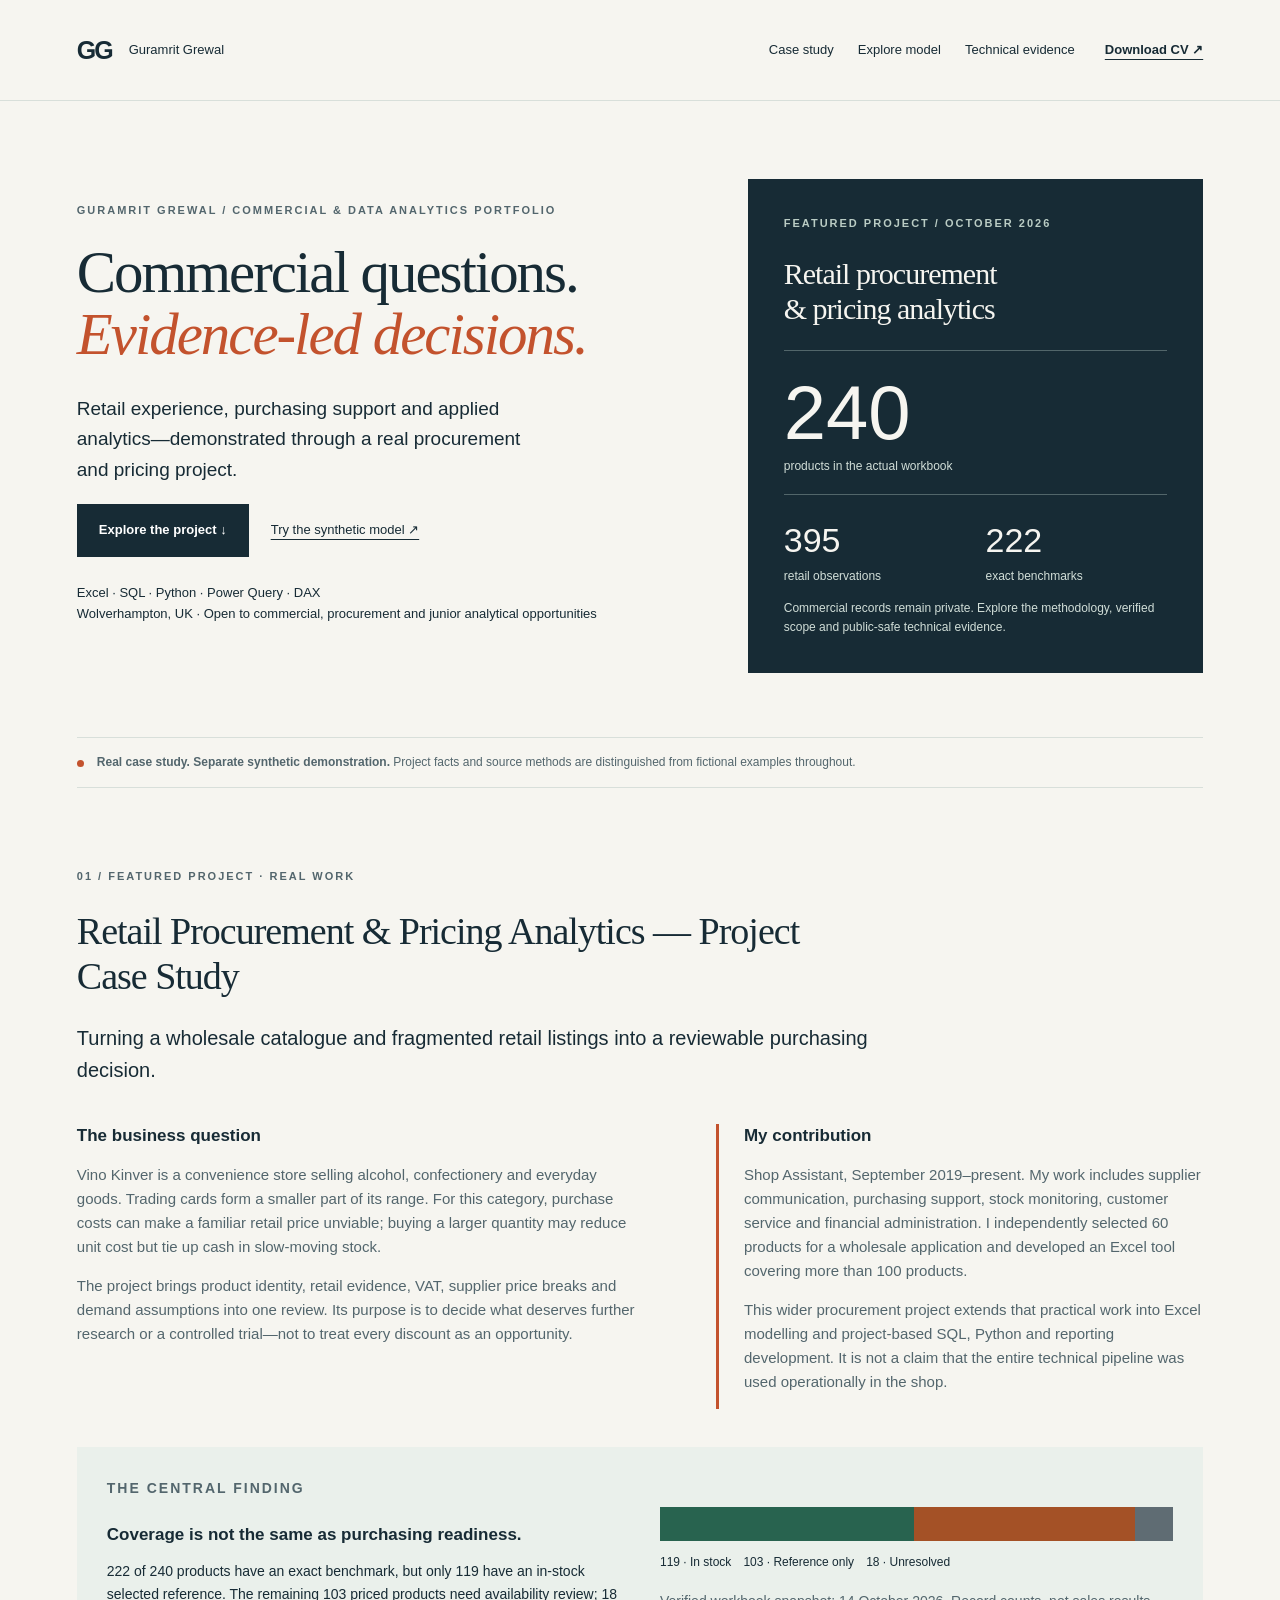
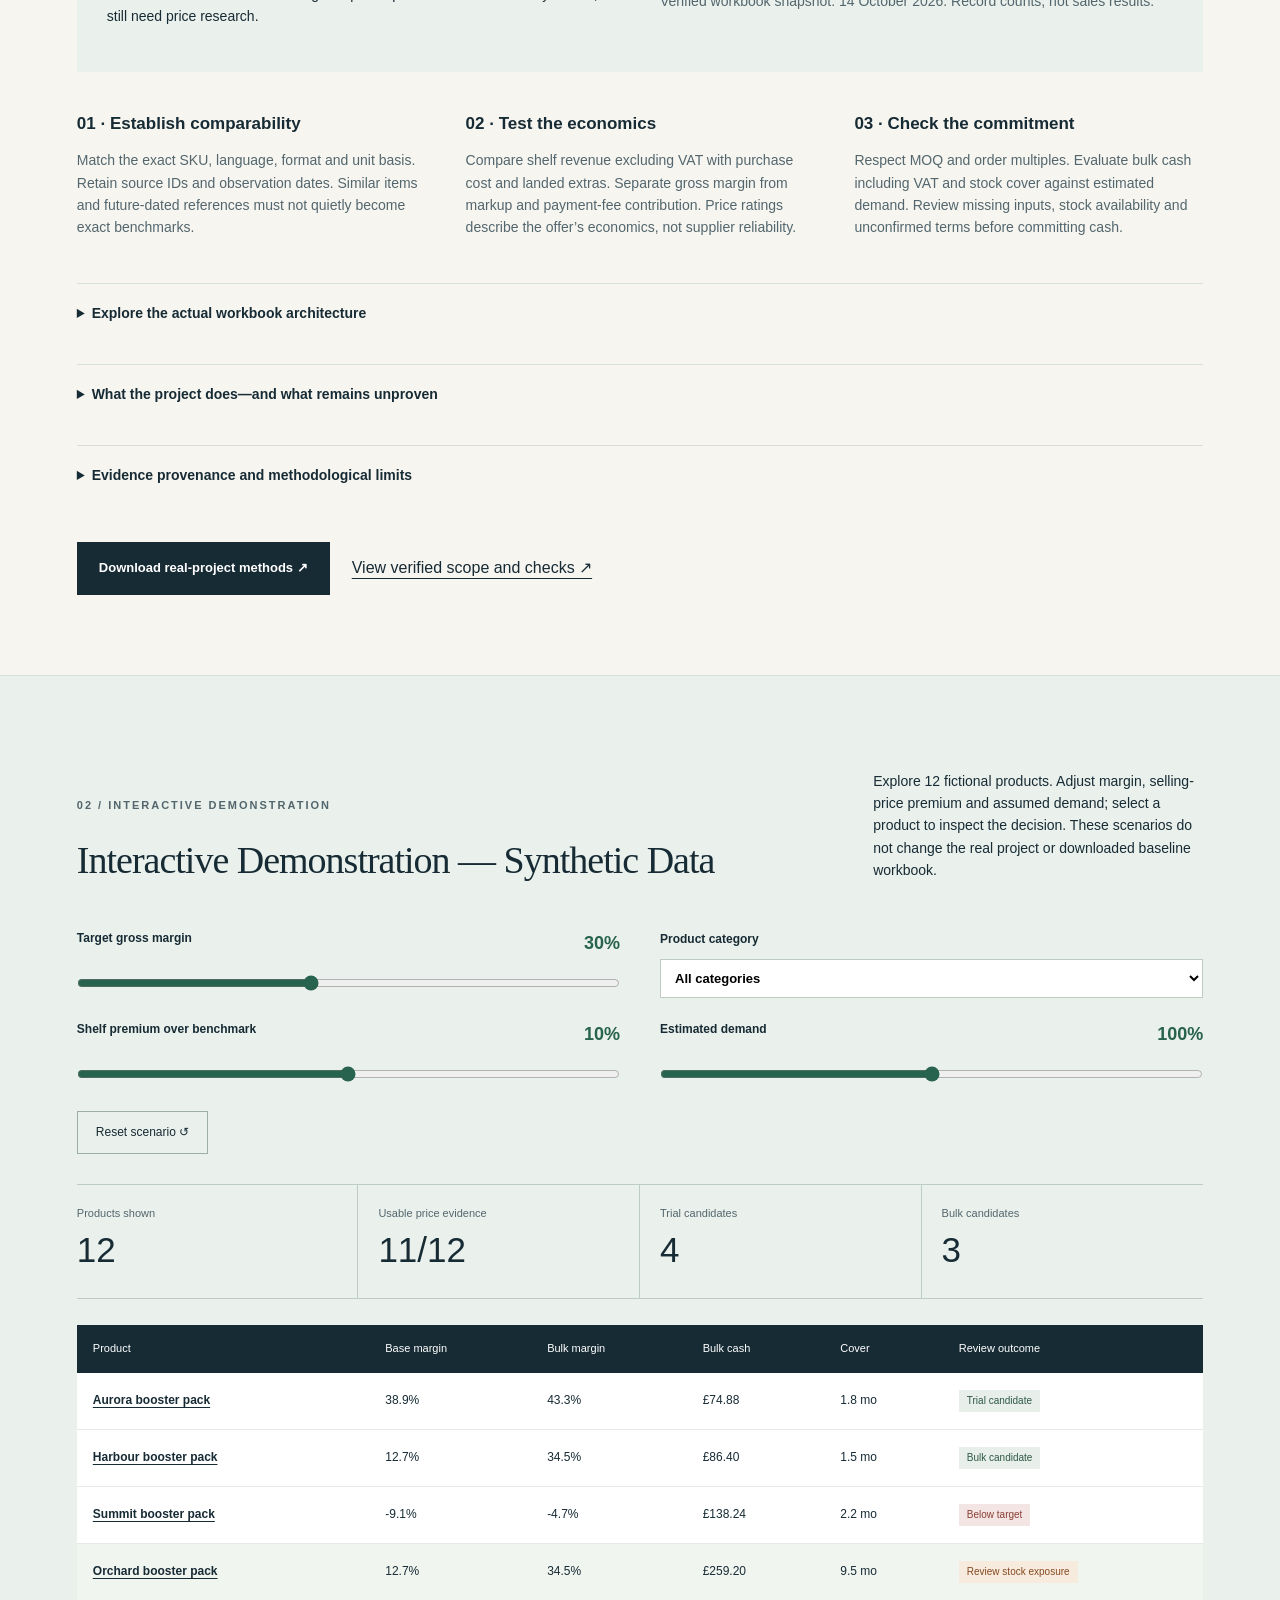
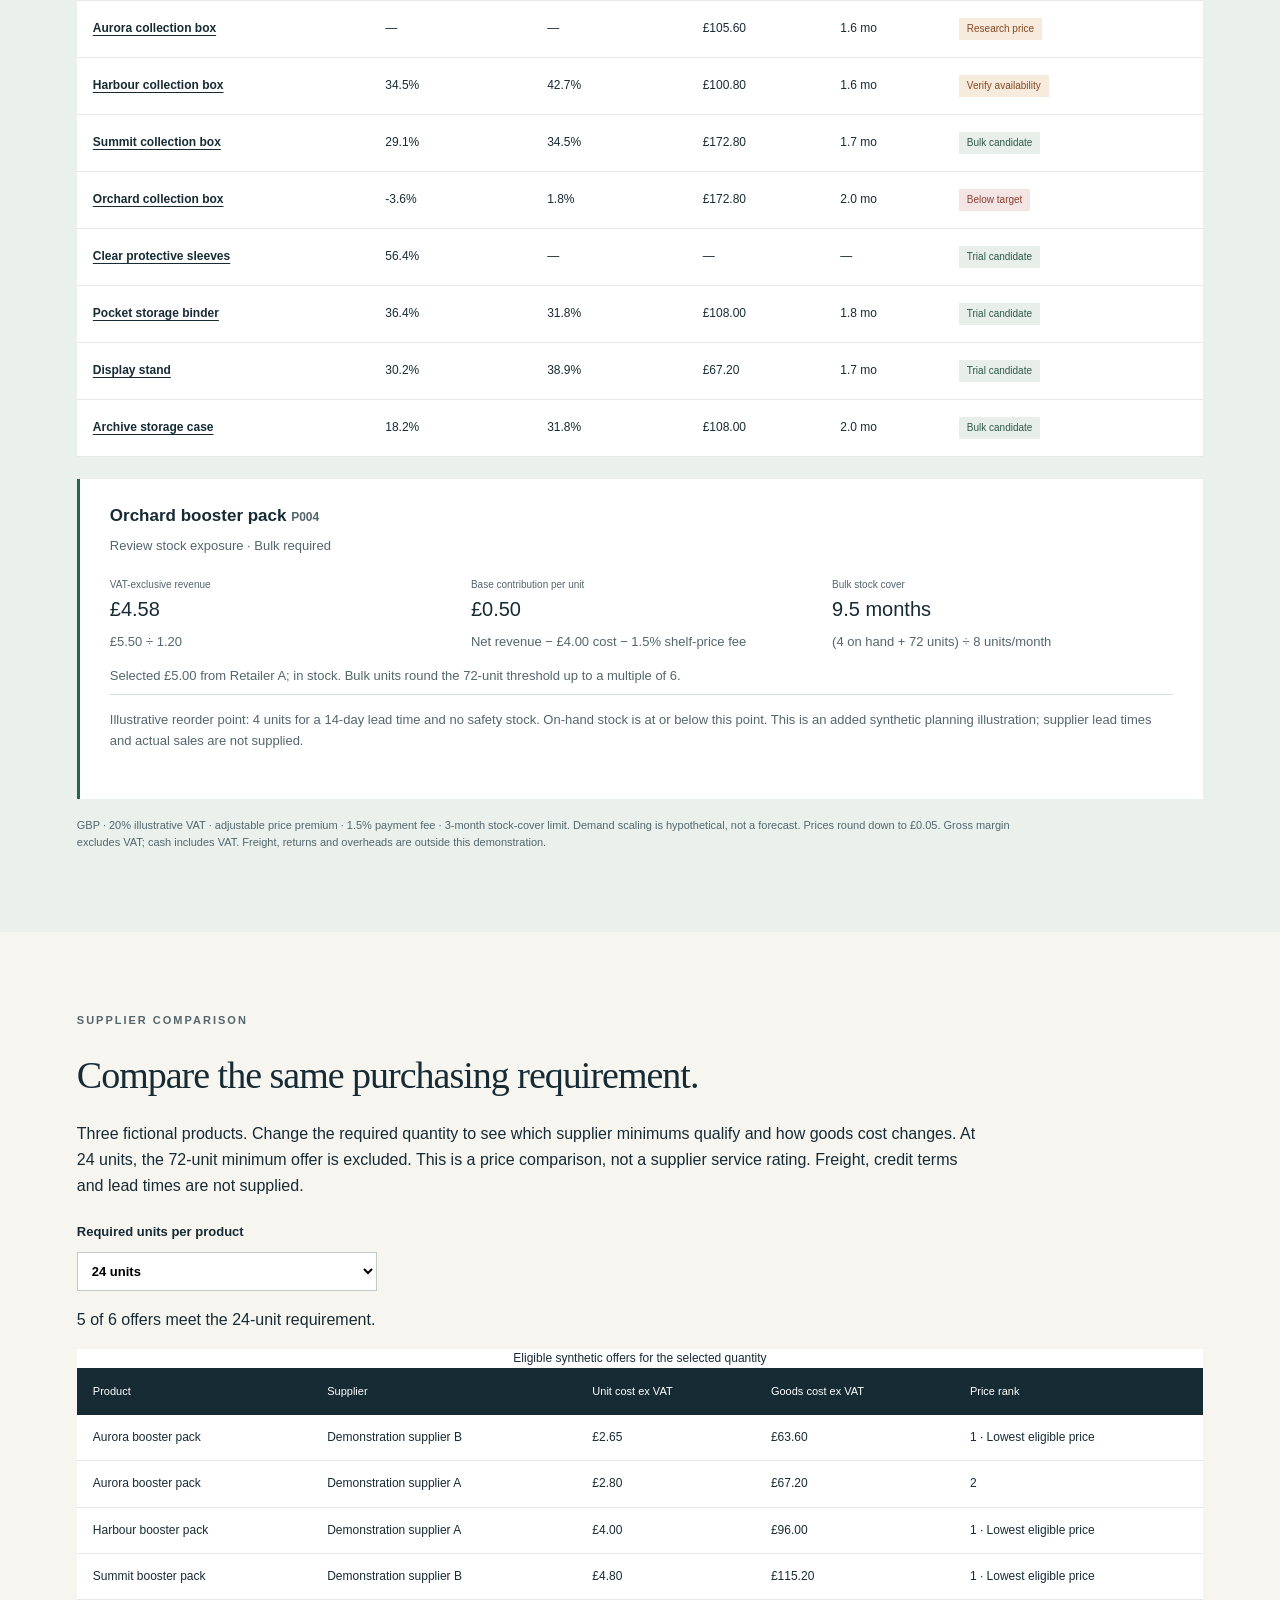
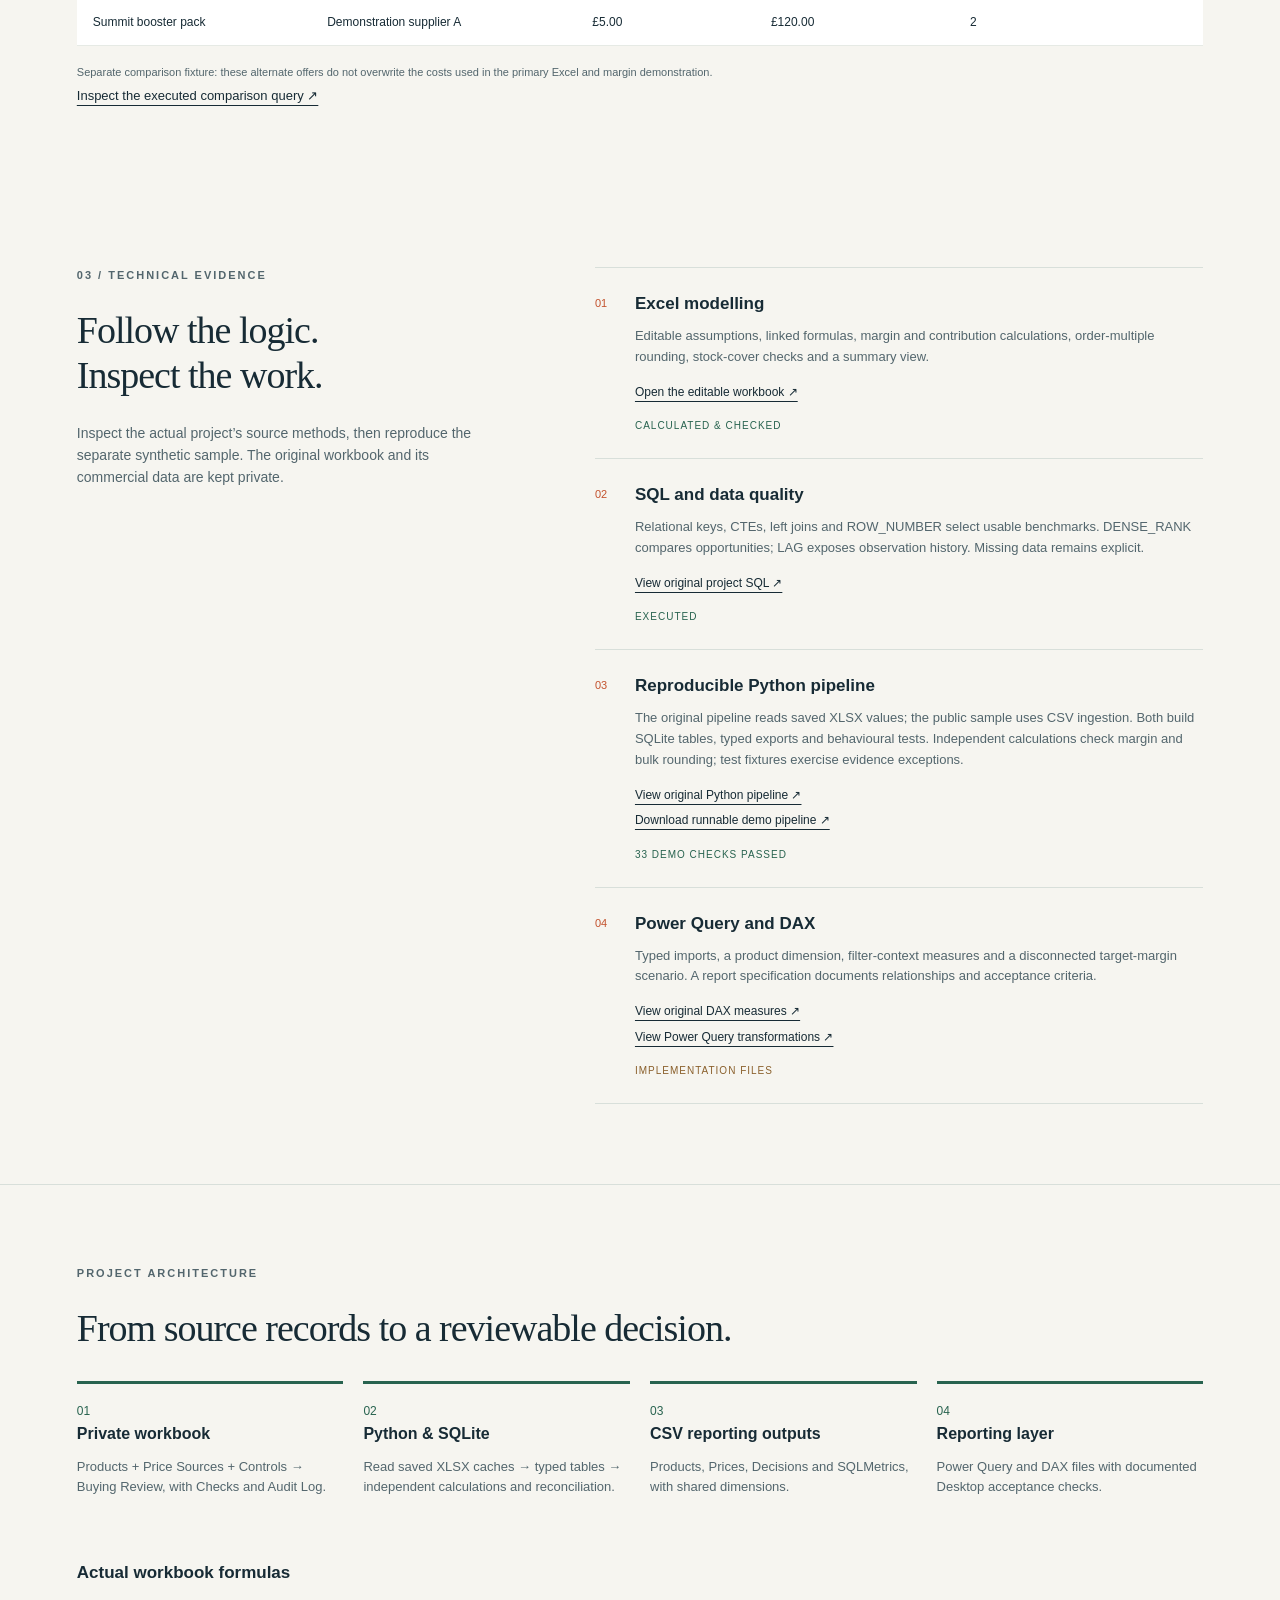
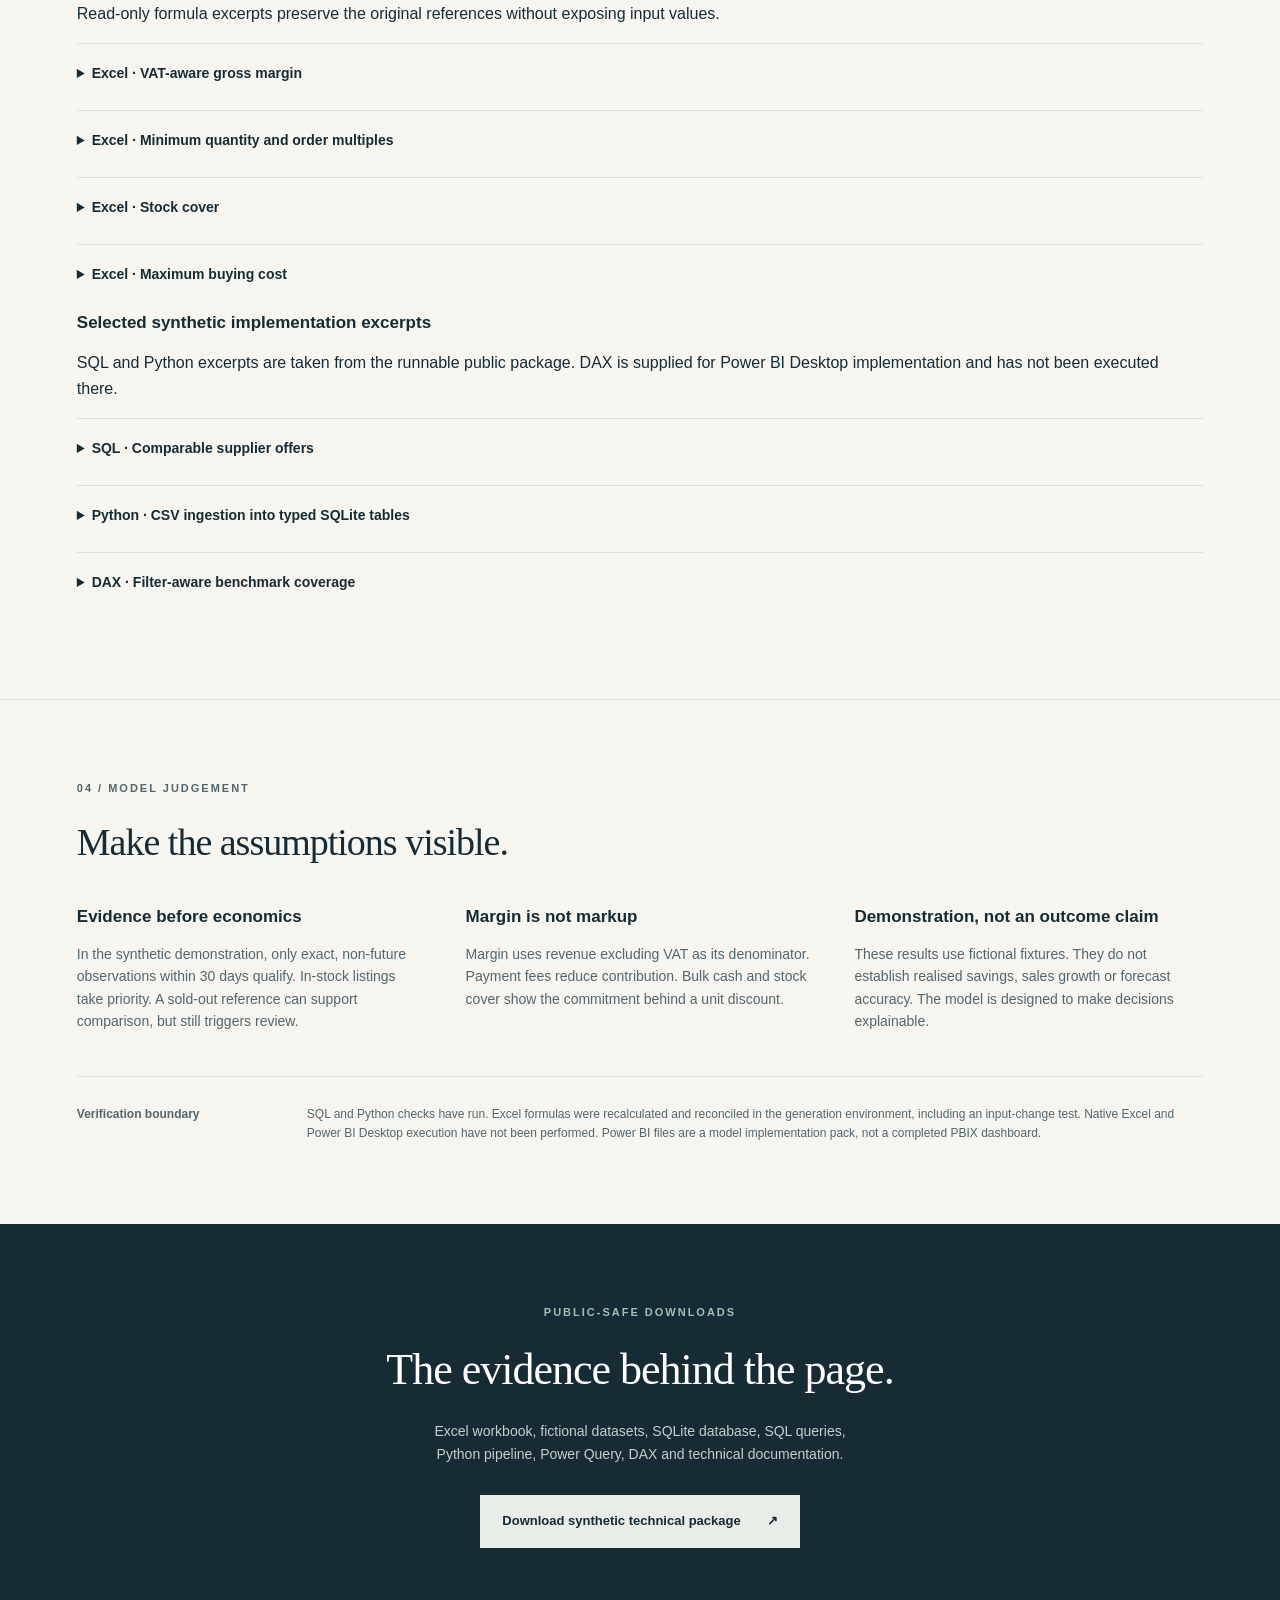
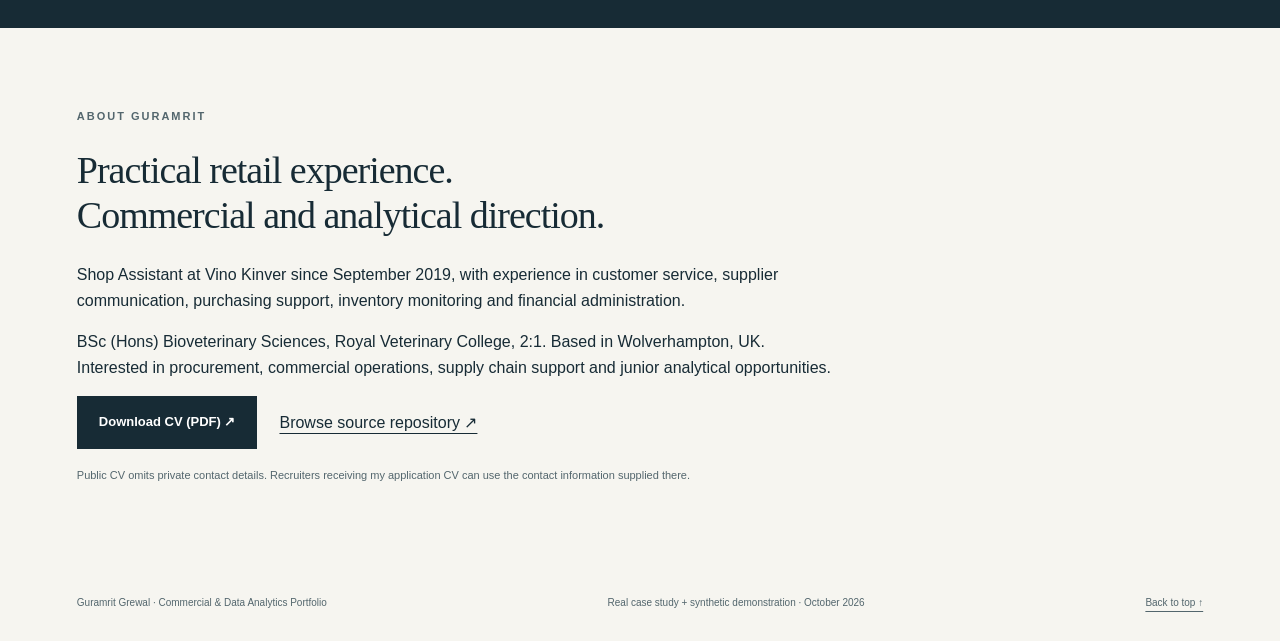
==== commit 24566069: "Version static assets to prevent stale scenario controls after deployment" ====
--- a/index.html
+++ b/index.html
@@ -1,5 +1,5 @@
 <!doctype html>
-<html lang="en"><head><meta charset="utf-8"><meta name="viewport" content="width=device-width,initial-scale=1"><meta name="description" content="Guramrit Grewal's procurement analytics case study: Excel, SQL, purchasing economics and a public interactive demonstration."><title>Guramrit Grewal | Commercial &amp; Data Analytics Portfolio</title><link rel="stylesheet" href="styles.css"></head>
+<html lang="en"><head><meta charset="utf-8"><meta name="viewport" content="width=device-width,initial-scale=1"><meta name="description" content="Guramrit Grewal's procurement analytics case study: Excel, SQL, purchasing economics and a public interactive demonstration."><title>Guramrit Grewal | Commercial &amp; Data Analytics Portfolio</title><link rel="stylesheet" href="styles.css?v=20261015"></head>
 <body>
 <a class="skip-link" href="#main">Skip to main content</a>
 <header><a class="wordmark" href="#main">GG<span>Guramrit Grewal</span></a><nav aria-label="Main navigation"><a href="#case-study">Case study</a><a href="#demo">Explore model</a><a href="#technical">Technical evidence</a></nav><a class="nav-download" href="downloads/Guramrit_Grewal_CV_Public.pdf" download>Download CV ↗</a></header>
@@ -16,7 +16,7 @@
 <div class="table-wrap" tabindex="0" role="region" aria-label="Scrollable data table"><table><caption class="sr-only">Synthetic product purchasing review</caption><thead><tr><th scope="col">Product</th><th scope="col">Base margin</th><th scope="col">Bulk margin</th><th scope="col">Bulk cash</th><th scope="col">Cover</th><th scope="col">Review outcome</th></tr></thead><tbody id="products"><tr><td colspan="6">Loading demonstration…</td></tr></tbody></table></div>
 <div class="detail" id="detail" aria-live="polite"></div><p class="model-note">GBP · 20% illustrative VAT · adjustable price premium · 1.5% payment fee · 3-month stock-cover limit. Demand scaling is hypothetical, not a forecast. Prices round down to £0.05. Gross margin excludes VAT; cash includes VAT. Freight, returns and overheads are outside this demonstration.</p><noscript><p>Enable JavaScript to use the scenario controls, or download the Excel demonstration.</p></noscript></section>
 <section class="section supplier-section"><p class="eyebrow">SUPPLIER COMPARISON</p><h2>Compare the same purchasing requirement.</h2><p>Three fictional products. Change the required quantity to see which supplier minimums qualify and how goods cost changes. At 24 units, the 72-unit minimum offer is excluded. This is a price comparison, not a supplier service rating. Freight, credit terms and lead times are not supplied.</p><label class="quantity-control" for="supplier-qty">Required units per product<select id="supplier-qty"><option value="12">12 units</option><option value="24" selected>24 units</option><option value="72">72 units</option><option value="144">144 units</option></select></label><p id="supplier-status" role="status"></p><div class="table-wrap" tabindex="0" role="region" aria-label="Scrollable data table"><table><caption>Eligible synthetic offers for the selected quantity</caption><thead><tr><th scope="col">Product</th><th scope="col">Supplier</th><th scope="col">Unit cost ex VAT</th><th scope="col">Goods cost ex VAT</th><th scope="col">Price rank</th></tr></thead><tbody id="supplier-rows"><tr><td colspan="5">Loading supplier comparison…</td></tr></tbody></table></div><p class="model-note">Separate comparison fixture: these alternate offers do not overwrite the costs used in the primary Excel and margin demonstration.</p><a href="downloads/Procurement_Analytics/sql/supplier_comparison.sql">Inspect the executed comparison query ↗</a></section>
-<section id="technical" class="technical section"><div class="section-heading"><p class="eyebrow">03 / TECHNICAL EVIDENCE</p><h2>Follow the logic.<br>Inspect the work.</h2><p>Inspect the actual project’s source methods, then reproduce the separate synthetic sample. The original workbook and its commercial data are kept private.</p></div><div class="evidence-list"><article><span class="number">01</span><div><h3>Excel modelling</h3><p>Editable assumptions, linked formulas, margin and contribution calculations, order-multiple rounding, stock-cover checks and a summary view.</p><a href="downloads/Procurement_Analytics/Procurement_Demo.xlsx" download>Open the editable workbook ↗</a></div><span class="status">Calculated & checked</span></article><article><span class="number">02</span><div><h3>SQL and data quality</h3><p>Relational keys, CTEs, left joins and ROW_NUMBER select usable benchmarks. DENSE_RANK compares opportunities; LAG exposes observation history. Missing data remains explicit.</p><a href="downloads/Real_Project_Methods/sql/model.sql" download>View original project SQL ↗</a></div><span class="status">Executed</span></article><article><span class="number">03</span><div><h3>Reproducible Python pipeline</h3><p>CSV ingestion, a fresh SQLite database, typed exports and behavioural tests. Independent calculations check margin and bulk rounding; test fixtures exercise evidence exceptions.</p><a href="downloads/Real_Project_Methods/run_pipeline.py" download>View original Python pipeline ↗</a><br><a href="downloads/Procurement_Analytics/run_pipeline.py" download>Download runnable demo pipeline ↗</a></div><span class="status" id="checks">Checks executed</span></article><article><span class="number">04</span><div><h3>Power Query and DAX</h3><p>Typed imports, a product dimension, filter-context measures and a disconnected target-margin scenario. A report specification documents relationships and acceptance criteria.</p><a href="downloads/Real_Project_Methods/powerbi/measures.dax" download>View original DAX measures ↗</a><br><a href="downloads/Real_Project_Methods/powerbi/LoadCsv.pq" download>View Power Query transformations ↗</a></div><span class="status pending">Implementation files</span></article></div></section>
+<section id="technical" class="technical section"><div class="section-heading"><p class="eyebrow">03 / TECHNICAL EVIDENCE</p><h2>Follow the logic.<br>Inspect the work.</h2><p>Inspect the actual project’s source methods, then reproduce the separate synthetic sample. The original workbook and its commercial data are kept private.</p></div><div class="evidence-list"><article><span class="number">01</span><div><h3>Excel modelling</h3><p>Editable assumptions, linked formulas, margin and contribution calculations, order-multiple rounding, stock-cover checks and a summary view.</p><a href="downloads/Procurement_Analytics/Procurement_Demo.xlsx" download>Open the editable workbook ↗</a></div><span class="status">Calculated & checked</span></article><article><span class="number">02</span><div><h3>SQL and data quality</h3><p>Relational keys, CTEs, left joins and ROW_NUMBER select usable benchmarks. DENSE_RANK compares opportunities; LAG exposes observation history. Missing data remains explicit.</p><a href="downloads/Real_Project_Methods/sql/model.sql" download>View original project SQL ↗</a></div><span class="status">Executed</span></article><article><span class="number">03</span><div><h3>Reproducible Python pipeline</h3><p>The original pipeline reads saved XLSX values; the public sample uses CSV ingestion. Both build SQLite tables, typed exports and behavioural tests. Independent calculations check margin and bulk rounding; test fixtures exercise evidence exceptions.</p><a href="downloads/Real_Project_Methods/run_pipeline.py" download>View original Python pipeline ↗</a><br><a href="downloads/Procurement_Analytics/run_pipeline.py" download>Download runnable demo pipeline ↗</a></div><span class="status" id="checks">Checks executed</span></article><article><span class="number">04</span><div><h3>Power Query and DAX</h3><p>Typed imports, a product dimension, filter-context measures and a disconnected target-margin scenario. A report specification documents relationships and acceptance criteria.</p><a href="downloads/Real_Project_Methods/powerbi/measures.dax" download>View original DAX measures ↗</a><br><a href="downloads/Real_Project_Methods/powerbi/LoadCsv.pq" download>View Power Query transformations ↗</a></div><span class="status pending">Implementation files</span></article></div></section>
 <section class="section architecture"><p class="eyebrow">PROJECT ARCHITECTURE</p><h2>From source records to a reviewable decision.</h2><ol class="architecture-steps"><li><strong>Private workbook</strong><span>Products + Price Sources + Controls → Buying Review, with Checks and Audit Log.</span></li><li><strong>Python &amp; SQLite</strong><span>Read saved XLSX caches → typed tables → independent calculations and reconciliation.</span></li><li><strong>CSV reporting outputs</strong><span>Products, Prices, Decisions and SQLMetrics, with shared dimensions.</span></li><li><strong>Reporting layer</strong><span>Power Query and DAX files with documented Desktop acceptance checks.</span></li></ol><h3>Actual workbook formulas</h3><p>Read-only formula excerpts preserve the original references without exposing input values.</p><details><summary>Excel · VAT-aware gross margin</summary><pre><code>=IF(A5=&quot;&quot;,&quot;&quot;,IF(OR(G5=&quot;&quot;,G5&lt;=0,NOT(ISNUMBER(Q5))),&quot;&quot;,1-(Q5+S5)/(G5/(1+Controls!$B$5))))</code></pre><p>Shelf revenue is divided by 1 + VAT before deducting base cost and landed extras.</p></details><details><summary>Excel · Minimum quantity and order multiples</summary><pre><code>=IF(A5=&quot;&quot;,&quot;&quot;,IF(OR(ISBLANK(Products!H5),R5=&quot;&quot;,AQ5&lt;=0),&quot;&quot;,ROUNDUP(MAX(Products!H5,AP5)/AQ5,0)*AQ5))</code></pre><p>The bulk quantity respects the larger of the price-break threshold and MOQ, then rounds up to the order multiple.</p></details><details><summary>Excel · Stock cover</summary><pre><code>=IF(A5=&quot;&quot;,&quot;&quot;,IF(OR(J5=&quot;&quot;,AN5=&quot;&quot;,AN5&lt;=0),&quot;&quot;,(AO5+J5)/AN5))</code></pre><p>On-hand stock plus bulk units is divided by estimated monthly sales. Missing or non-positive demand leaves the result blank.</p></details><details><summary>Excel · Maximum buying cost</summary><pre><code>=IF(A5=&quot;&quot;,&quot;&quot;,IF(G5=&quot;&quot;,&quot;&quot;,G5/(1+Controls!$B$5)*(1-Controls!$B$6)-S5))</code></pre><p>The target-margin limit is calculated from net revenue, after allowing for landed extras.</p></details><h3>Selected synthetic implementation excerpts</h3><p>SQL and Python excerpts are taken from the runnable public package. DAX is supplied for Power BI Desktop implementation and has not been executed there.</p><details><summary>SQL · Comparable supplier offers</summary><pre><code>-- Fixed basket: 24 units of each SKU. Fictional offers, excluding freight.
 -- Offers requiring more units are excluded; a low price alone is not comparable.
 WITH eligible AS (
@@ -35,7 +35,7 @@
                   [[r[k] if r[k]!=&#x27;&#x27; else None for k in fields] for r in rows])</code></pre></details><details><summary>DAX · Filter-aware benchmark coverage</summary><pre><code>Priced Products = COUNT(Metrics[Benchmark])
 
 Benchmark Coverage = DIVIDE([Priced Products], [Products Loaded])</code></pre></details></section>
-<section class="method section"><div><p class="eyebrow">04 / MODEL JUDGEMENT</p><h2>Make the assumptions visible.</h2></div><div class="method-grid"><article><h3>Evidence before economics</h3><p>Only exact, non-future observations within 30 days qualify. In-stock listings take priority. A sold-out reference can support comparison, but still triggers review.</p></article><article><h3>Margin is not markup</h3><p>Margin uses revenue excluding VAT as its denominator. Payment fees reduce contribution. Bulk cash and stock cover show the commitment behind a unit discount.</p></article><article><h3>Demonstration, not an outcome claim</h3><p>These results use fictional fixtures. They do not establish realised savings, sales growth or forecast accuracy. The model is designed to make decisions explainable.</p></article></div><div class="limits"><strong>Verification boundary</strong><p>SQL and Python checks have run. Excel formulas were recalculated and reconciled in the generation environment, including an input-change test. Native Excel and Power BI Desktop execution have not been performed. Power BI files are a model implementation pack, not a completed PBIX dashboard.</p></div></section>
+<section class="method section"><div><p class="eyebrow">04 / MODEL JUDGEMENT</p><h2>Make the assumptions visible.</h2></div><div class="method-grid"><article><h3>Evidence before economics</h3><p>In the synthetic demonstration, only exact, non-future observations within 30 days qualify. In-stock listings take priority. A sold-out reference can support comparison, but still triggers review.</p></article><article><h3>Margin is not markup</h3><p>Margin uses revenue excluding VAT as its denominator. Payment fees reduce contribution. Bulk cash and stock cover show the commitment behind a unit discount.</p></article><article><h3>Demonstration, not an outcome claim</h3><p>These results use fictional fixtures. They do not establish realised savings, sales growth or forecast accuracy. The model is designed to make decisions explainable.</p></article></div><div class="limits"><strong>Verification boundary</strong><p>SQL and Python checks have run. Excel formulas were recalculated and reconciled in the generation environment, including an input-change test. Native Excel and Power BI Desktop execution have not been performed. Power BI files are a model implementation pack, not a completed PBIX dashboard.</p></div></section>
 <section class="download section"><p class="eyebrow">PUBLIC-SAFE DOWNLOADS</p><h2>The evidence behind the page.</h2><p>Excel workbook, fictional datasets, SQLite database, SQL queries,<br>Python pipeline, Power Query, DAX and technical documentation.</p><a class="button light" href="downloads/Procurement_Analytics.zip" download>Download synthetic technical package <span>↗</span></a></section>
 <section class="section about" id="about"><p class="eyebrow">ABOUT GURAMRIT</p><h2>Practical retail experience.<br>Commercial and analytical direction.</h2><p>Shop Assistant at Vino Kinver since September 2019, with experience in customer service, supplier communication, purchasing support, inventory monitoring and financial administration.</p><p>BSc (Hons) Bioveterinary Sciences, Royal Veterinary College, 2:1. Based in Wolverhampton, UK. Interested in procurement, commercial operations, supply chain support and junior analytical opportunities.</p><div class="actions"><a class="button" href="downloads/Guramrit_Grewal_CV_Public.pdf" download>Download CV (PDF) ↗</a><a href="https://github.com/G-Grewal-98/g-grewal-98.github.io">Browse source repository ↗</a></div><p class="model-note">Public CV omits private contact details. Recruiters receiving my application CV can use the contact information supplied there.</p></section></main><footer><span>Guramrit Grewal · Commercial &amp; Data Analytics Portfolio</span><span>Real case study + synthetic demonstration · October 2026</span><a href="#main">Back to top ↑</a></footer>
-<script type="module" src="app.js"></script></body></html>
+<script type="module" src="app.js?v=20261015"></script></body></html>
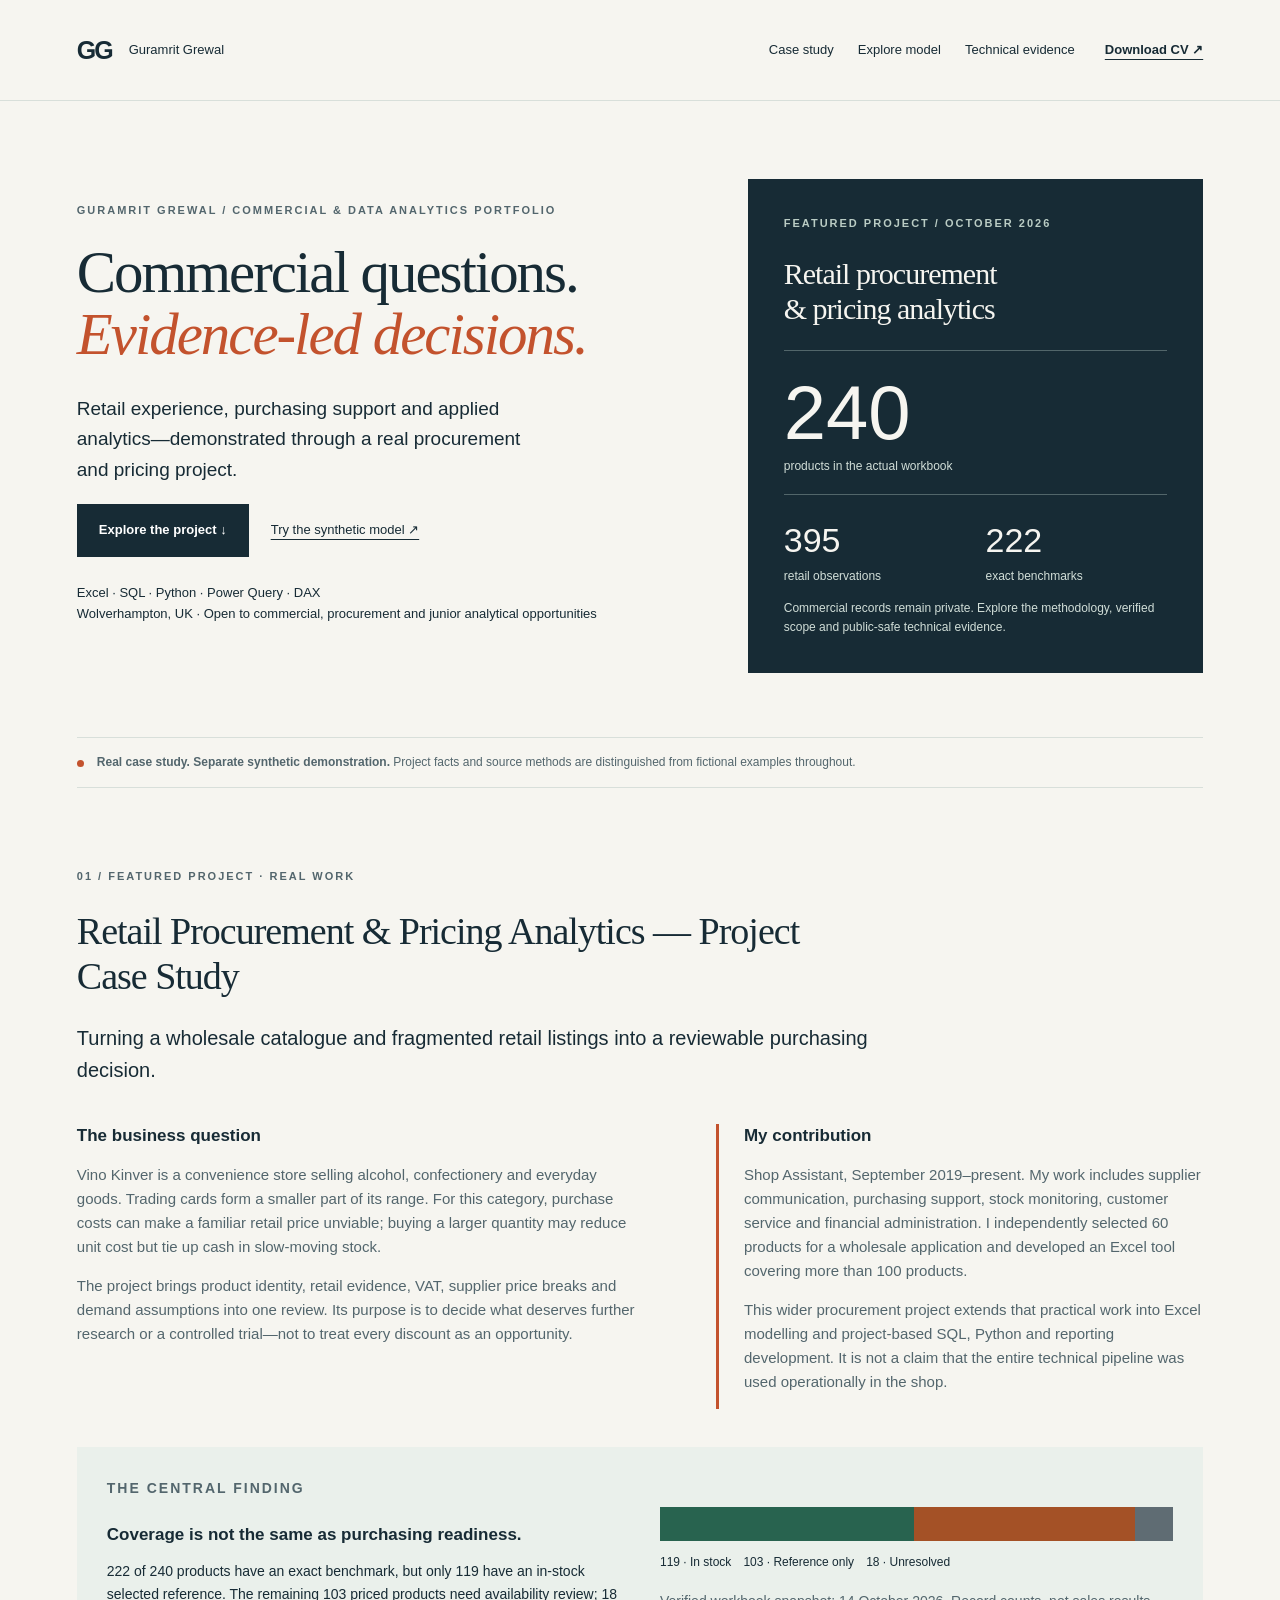
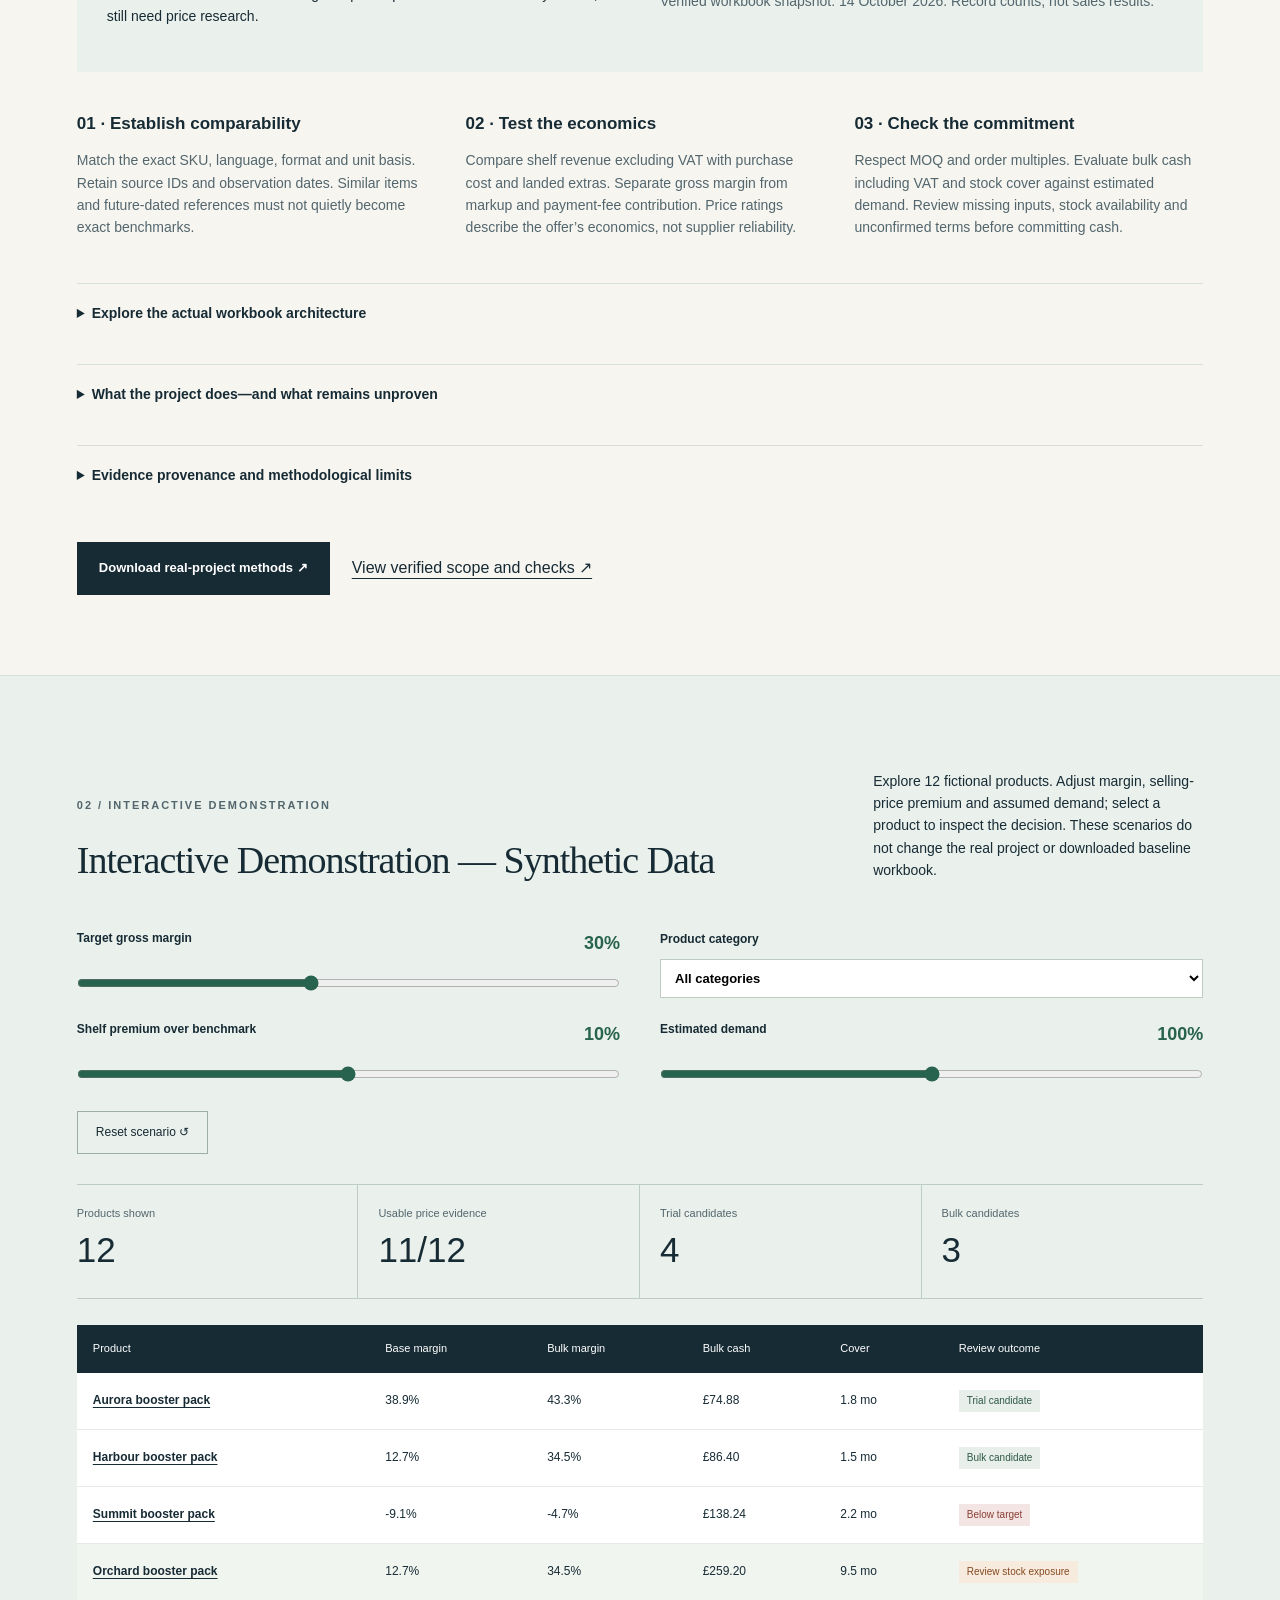
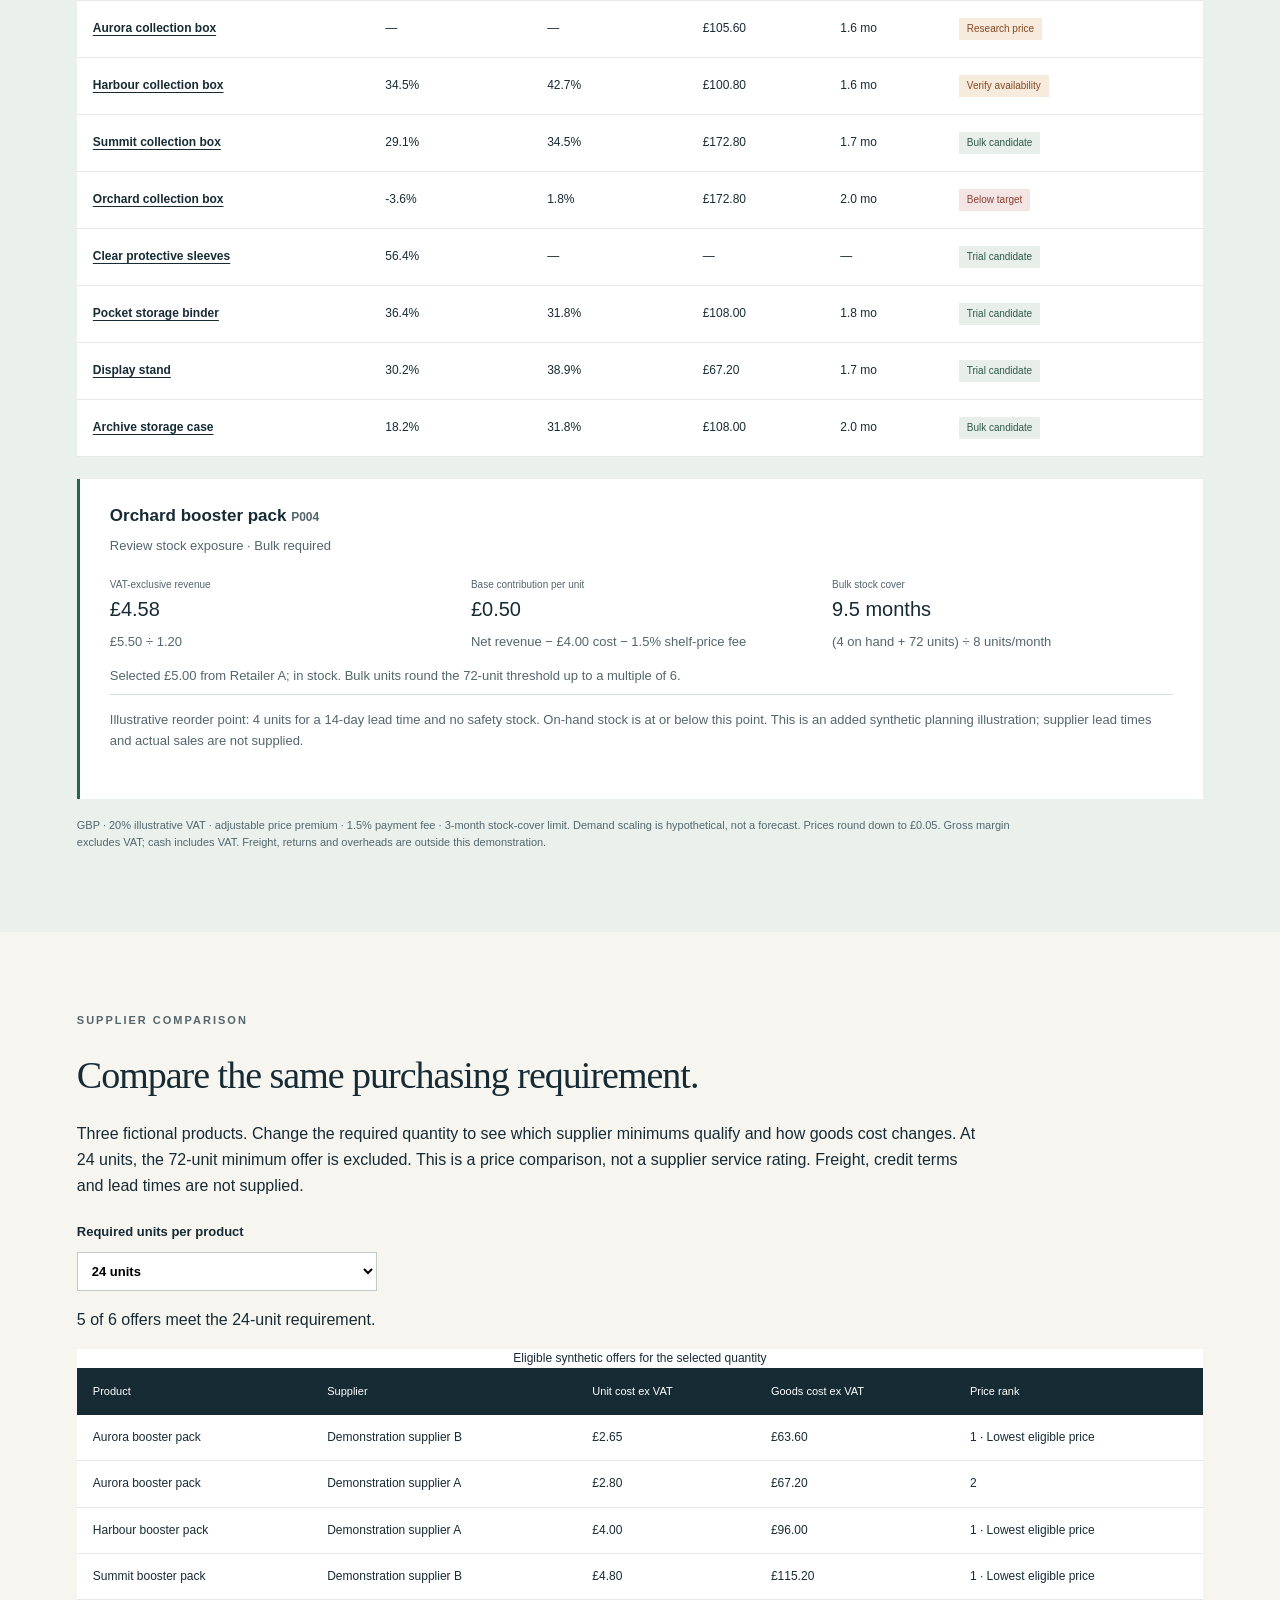
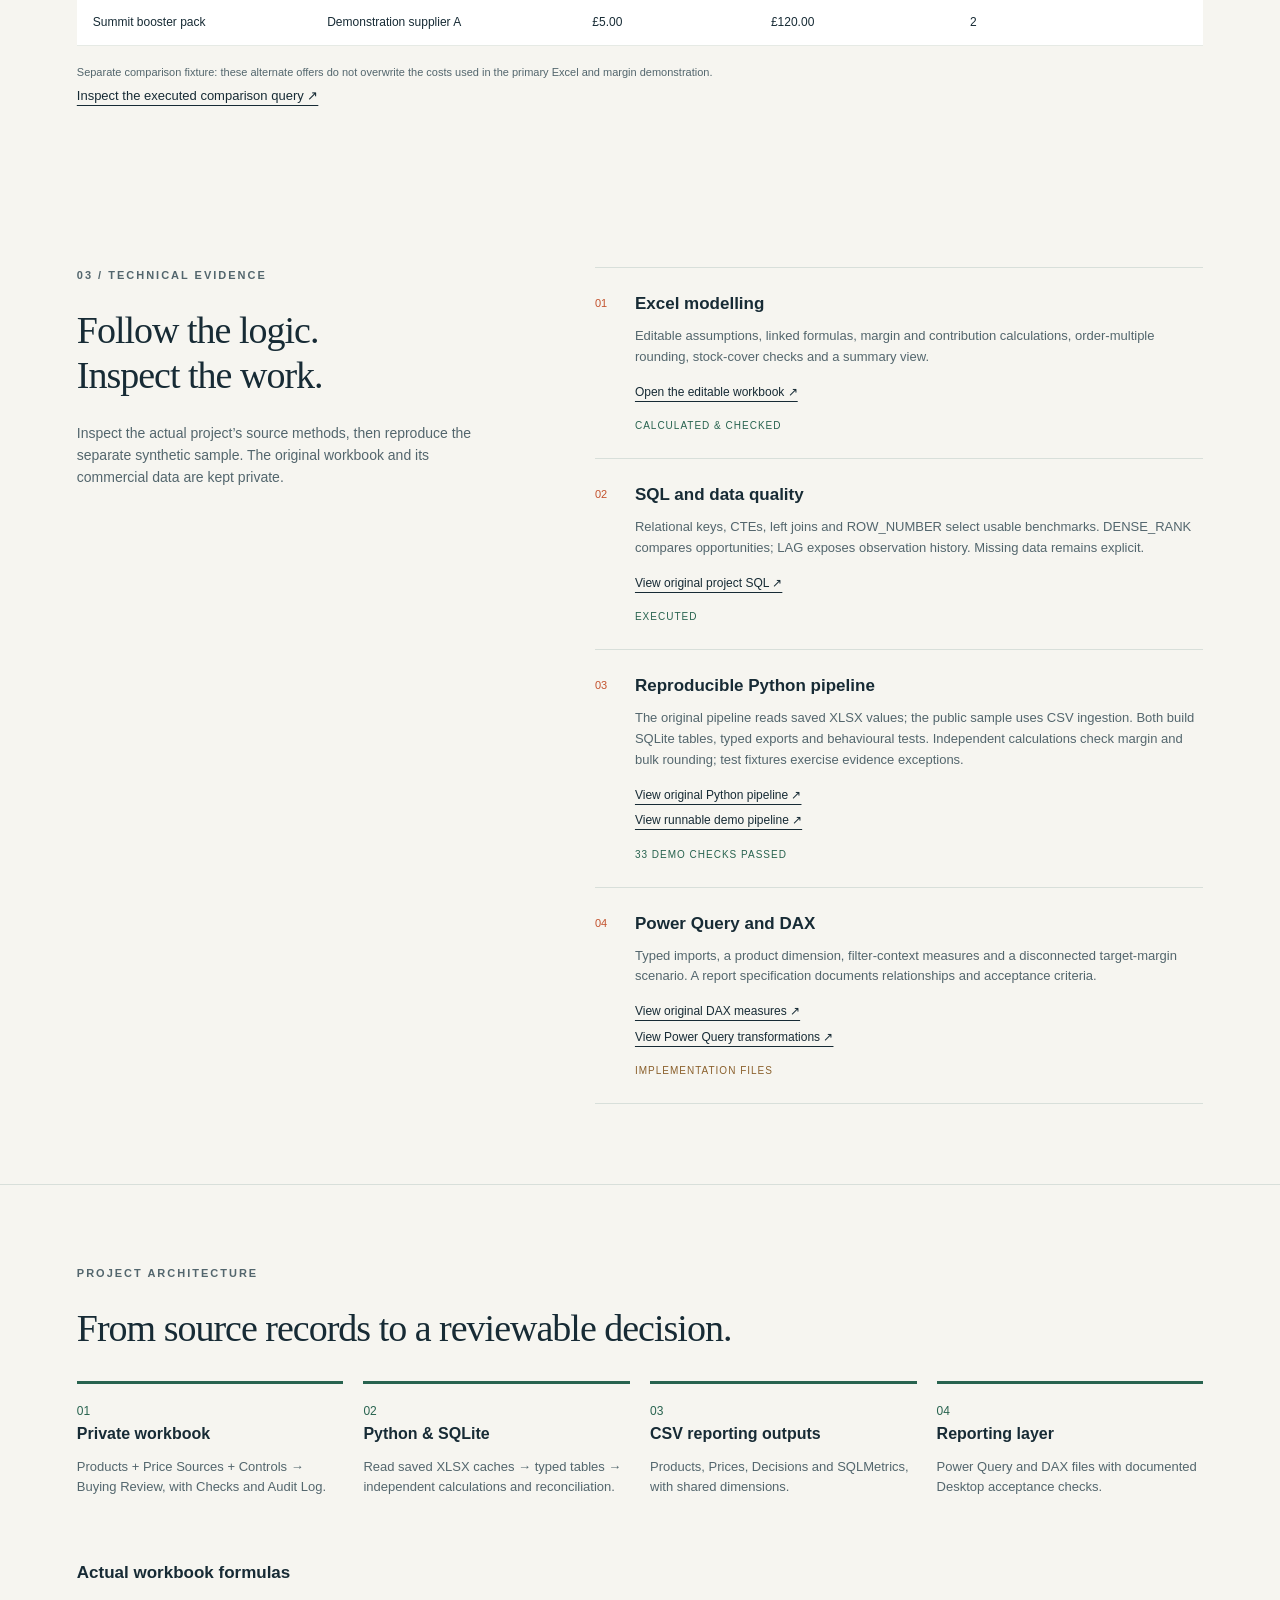
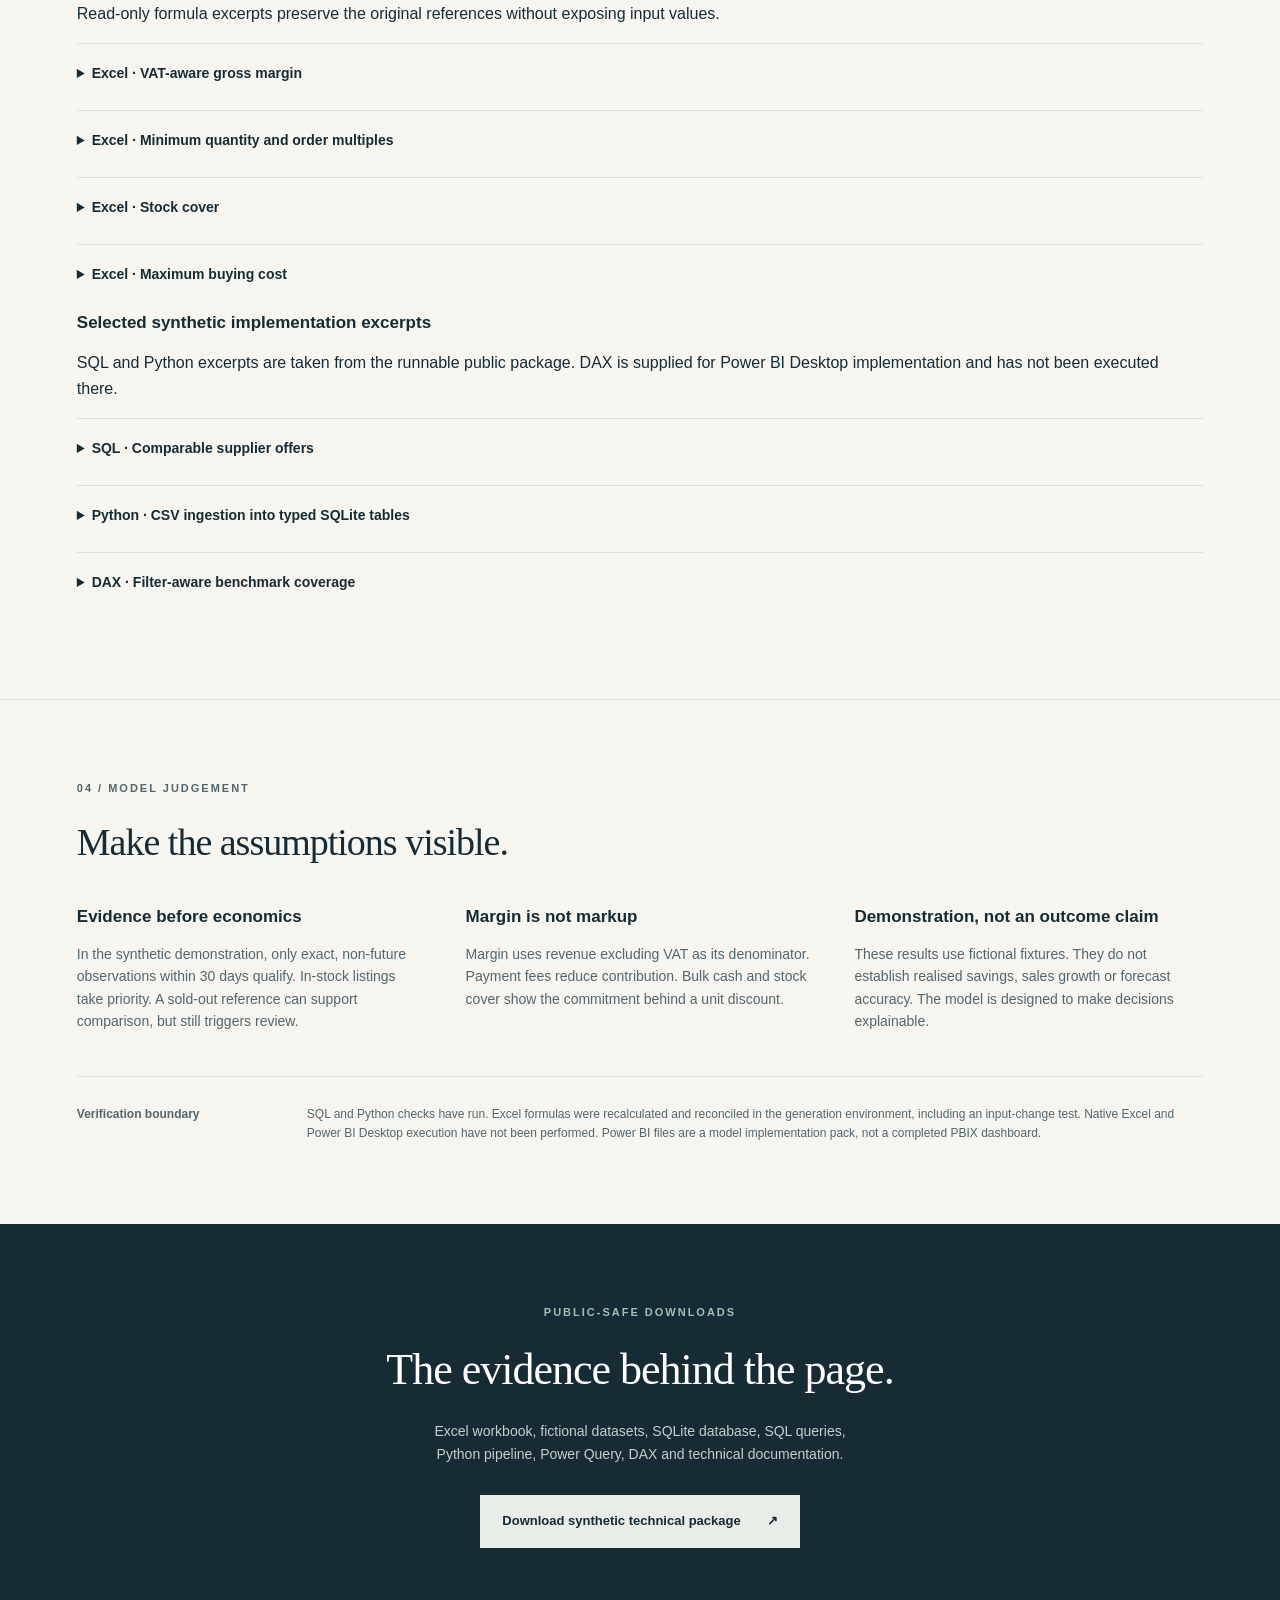
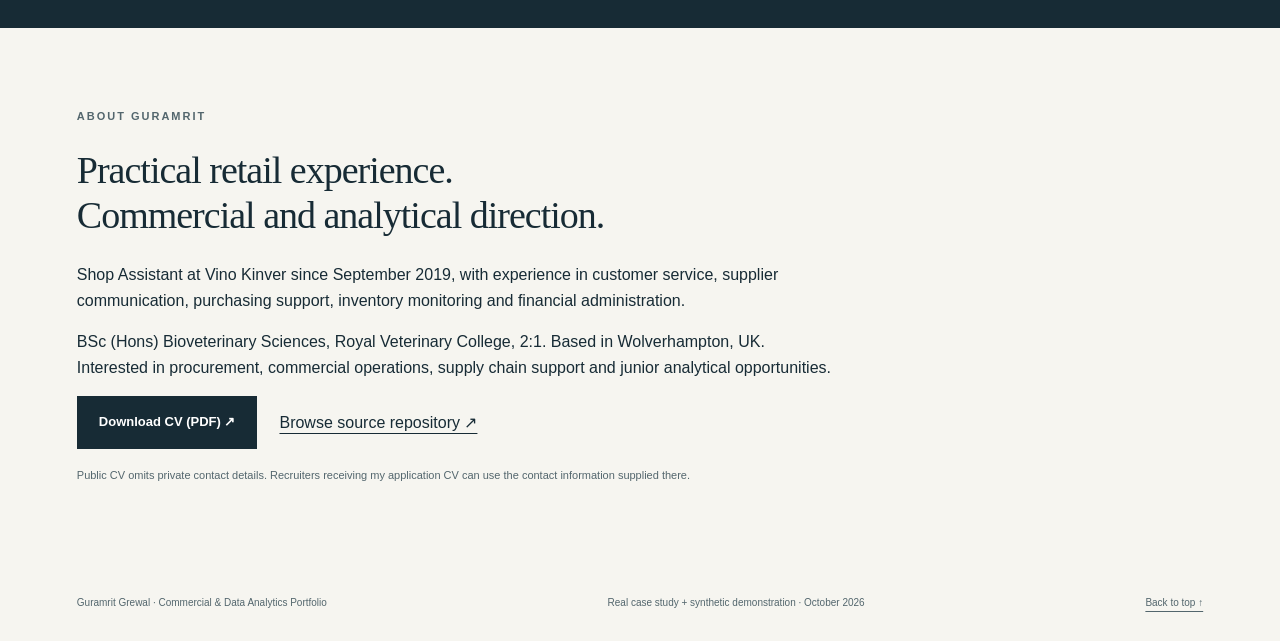
==== commit ed30ecc2: "Use readable GitHub source views for Python and reporting implementation files" ====
--- a/index.html
+++ b/index.html
@@ -16,7 +16,7 @@
 <div class="table-wrap" tabindex="0" role="region" aria-label="Scrollable data table"><table><caption class="sr-only">Synthetic product purchasing review</caption><thead><tr><th scope="col">Product</th><th scope="col">Base margin</th><th scope="col">Bulk margin</th><th scope="col">Bulk cash</th><th scope="col">Cover</th><th scope="col">Review outcome</th></tr></thead><tbody id="products"><tr><td colspan="6">Loading demonstration…</td></tr></tbody></table></div>
 <div class="detail" id="detail" aria-live="polite"></div><p class="model-note">GBP · 20% illustrative VAT · adjustable price premium · 1.5% payment fee · 3-month stock-cover limit. Demand scaling is hypothetical, not a forecast. Prices round down to £0.05. Gross margin excludes VAT; cash includes VAT. Freight, returns and overheads are outside this demonstration.</p><noscript><p>Enable JavaScript to use the scenario controls, or download the Excel demonstration.</p></noscript></section>
 <section class="section supplier-section"><p class="eyebrow">SUPPLIER COMPARISON</p><h2>Compare the same purchasing requirement.</h2><p>Three fictional products. Change the required quantity to see which supplier minimums qualify and how goods cost changes. At 24 units, the 72-unit minimum offer is excluded. This is a price comparison, not a supplier service rating. Freight, credit terms and lead times are not supplied.</p><label class="quantity-control" for="supplier-qty">Required units per product<select id="supplier-qty"><option value="12">12 units</option><option value="24" selected>24 units</option><option value="72">72 units</option><option value="144">144 units</option></select></label><p id="supplier-status" role="status"></p><div class="table-wrap" tabindex="0" role="region" aria-label="Scrollable data table"><table><caption>Eligible synthetic offers for the selected quantity</caption><thead><tr><th scope="col">Product</th><th scope="col">Supplier</th><th scope="col">Unit cost ex VAT</th><th scope="col">Goods cost ex VAT</th><th scope="col">Price rank</th></tr></thead><tbody id="supplier-rows"><tr><td colspan="5">Loading supplier comparison…</td></tr></tbody></table></div><p class="model-note">Separate comparison fixture: these alternate offers do not overwrite the costs used in the primary Excel and margin demonstration.</p><a href="downloads/Procurement_Analytics/sql/supplier_comparison.sql">Inspect the executed comparison query ↗</a></section>
-<section id="technical" class="technical section"><div class="section-heading"><p class="eyebrow">03 / TECHNICAL EVIDENCE</p><h2>Follow the logic.<br>Inspect the work.</h2><p>Inspect the actual project’s source methods, then reproduce the separate synthetic sample. The original workbook and its commercial data are kept private.</p></div><div class="evidence-list"><article><span class="number">01</span><div><h3>Excel modelling</h3><p>Editable assumptions, linked formulas, margin and contribution calculations, order-multiple rounding, stock-cover checks and a summary view.</p><a href="downloads/Procurement_Analytics/Procurement_Demo.xlsx" download>Open the editable workbook ↗</a></div><span class="status">Calculated & checked</span></article><article><span class="number">02</span><div><h3>SQL and data quality</h3><p>Relational keys, CTEs, left joins and ROW_NUMBER select usable benchmarks. DENSE_RANK compares opportunities; LAG exposes observation history. Missing data remains explicit.</p><a href="downloads/Real_Project_Methods/sql/model.sql" download>View original project SQL ↗</a></div><span class="status">Executed</span></article><article><span class="number">03</span><div><h3>Reproducible Python pipeline</h3><p>The original pipeline reads saved XLSX values; the public sample uses CSV ingestion. Both build SQLite tables, typed exports and behavioural tests. Independent calculations check margin and bulk rounding; test fixtures exercise evidence exceptions.</p><a href="downloads/Real_Project_Methods/run_pipeline.py" download>View original Python pipeline ↗</a><br><a href="downloads/Procurement_Analytics/run_pipeline.py" download>Download runnable demo pipeline ↗</a></div><span class="status" id="checks">Checks executed</span></article><article><span class="number">04</span><div><h3>Power Query and DAX</h3><p>Typed imports, a product dimension, filter-context measures and a disconnected target-margin scenario. A report specification documents relationships and acceptance criteria.</p><a href="downloads/Real_Project_Methods/powerbi/measures.dax" download>View original DAX measures ↗</a><br><a href="downloads/Real_Project_Methods/powerbi/LoadCsv.pq" download>View Power Query transformations ↗</a></div><span class="status pending">Implementation files</span></article></div></section>
+<section id="technical" class="technical section"><div class="section-heading"><p class="eyebrow">03 / TECHNICAL EVIDENCE</p><h2>Follow the logic.<br>Inspect the work.</h2><p>Inspect the actual project’s source methods, then reproduce the separate synthetic sample. The original workbook and its commercial data are kept private.</p></div><div class="evidence-list"><article><span class="number">01</span><div><h3>Excel modelling</h3><p>Editable assumptions, linked formulas, margin and contribution calculations, order-multiple rounding, stock-cover checks and a summary view.</p><a href="downloads/Procurement_Analytics/Procurement_Demo.xlsx" download>Open the editable workbook ↗</a></div><span class="status">Calculated & checked</span></article><article><span class="number">02</span><div><h3>SQL and data quality</h3><p>Relational keys, CTEs, left joins and ROW_NUMBER select usable benchmarks. DENSE_RANK compares opportunities; LAG exposes observation history. Missing data remains explicit.</p><a href="downloads/Real_Project_Methods/sql/model.sql" download>View original project SQL ↗</a></div><span class="status">Executed</span></article><article><span class="number">03</span><div><h3>Reproducible Python pipeline</h3><p>The original pipeline reads saved XLSX values; the public sample uses CSV ingestion. Both build SQLite tables, typed exports and behavioural tests. Independent calculations check margin and bulk rounding; test fixtures exercise evidence exceptions.</p><a href="https://github.com/G-Grewal-98/g-grewal-98.github.io/blob/main/downloads/Real_Project_Methods/run_pipeline.py">View original Python pipeline ↗</a><br><a href="https://github.com/G-Grewal-98/g-grewal-98.github.io/blob/main/downloads/Procurement_Analytics/run_pipeline.py">View runnable demo pipeline ↗</a></div><span class="status" id="checks">Checks executed</span></article><article><span class="number">04</span><div><h3>Power Query and DAX</h3><p>Typed imports, a product dimension, filter-context measures and a disconnected target-margin scenario. A report specification documents relationships and acceptance criteria.</p><a href="https://github.com/G-Grewal-98/g-grewal-98.github.io/blob/main/downloads/Real_Project_Methods/powerbi/measures.dax">View original DAX measures ↗</a><br><a href="https://github.com/G-Grewal-98/g-grewal-98.github.io/blob/main/downloads/Real_Project_Methods/powerbi/LoadCsv.pq">View Power Query transformations ↗</a></div><span class="status pending">Implementation files</span></article></div></section>
 <section class="section architecture"><p class="eyebrow">PROJECT ARCHITECTURE</p><h2>From source records to a reviewable decision.</h2><ol class="architecture-steps"><li><strong>Private workbook</strong><span>Products + Price Sources + Controls → Buying Review, with Checks and Audit Log.</span></li><li><strong>Python &amp; SQLite</strong><span>Read saved XLSX caches → typed tables → independent calculations and reconciliation.</span></li><li><strong>CSV reporting outputs</strong><span>Products, Prices, Decisions and SQLMetrics, with shared dimensions.</span></li><li><strong>Reporting layer</strong><span>Power Query and DAX files with documented Desktop acceptance checks.</span></li></ol><h3>Actual workbook formulas</h3><p>Read-only formula excerpts preserve the original references without exposing input values.</p><details><summary>Excel · VAT-aware gross margin</summary><pre><code>=IF(A5=&quot;&quot;,&quot;&quot;,IF(OR(G5=&quot;&quot;,G5&lt;=0,NOT(ISNUMBER(Q5))),&quot;&quot;,1-(Q5+S5)/(G5/(1+Controls!$B$5))))</code></pre><p>Shelf revenue is divided by 1 + VAT before deducting base cost and landed extras.</p></details><details><summary>Excel · Minimum quantity and order multiples</summary><pre><code>=IF(A5=&quot;&quot;,&quot;&quot;,IF(OR(ISBLANK(Products!H5),R5=&quot;&quot;,AQ5&lt;=0),&quot;&quot;,ROUNDUP(MAX(Products!H5,AP5)/AQ5,0)*AQ5))</code></pre><p>The bulk quantity respects the larger of the price-break threshold and MOQ, then rounds up to the order multiple.</p></details><details><summary>Excel · Stock cover</summary><pre><code>=IF(A5=&quot;&quot;,&quot;&quot;,IF(OR(J5=&quot;&quot;,AN5=&quot;&quot;,AN5&lt;=0),&quot;&quot;,(AO5+J5)/AN5))</code></pre><p>On-hand stock plus bulk units is divided by estimated monthly sales. Missing or non-positive demand leaves the result blank.</p></details><details><summary>Excel · Maximum buying cost</summary><pre><code>=IF(A5=&quot;&quot;,&quot;&quot;,IF(G5=&quot;&quot;,&quot;&quot;,G5/(1+Controls!$B$5)*(1-Controls!$B$6)-S5))</code></pre><p>The target-margin limit is calculated from net revenue, after allowing for landed extras.</p></details><h3>Selected synthetic implementation excerpts</h3><p>SQL and Python excerpts are taken from the runnable public package. DAX is supplied for Power BI Desktop implementation and has not been executed there.</p><details><summary>SQL · Comparable supplier offers</summary><pre><code>-- Fixed basket: 24 units of each SKU. Fictional offers, excluding freight.
 -- Offers requiring more units are excluded; a low price alone is not comparable.
 WITH eligible AS (
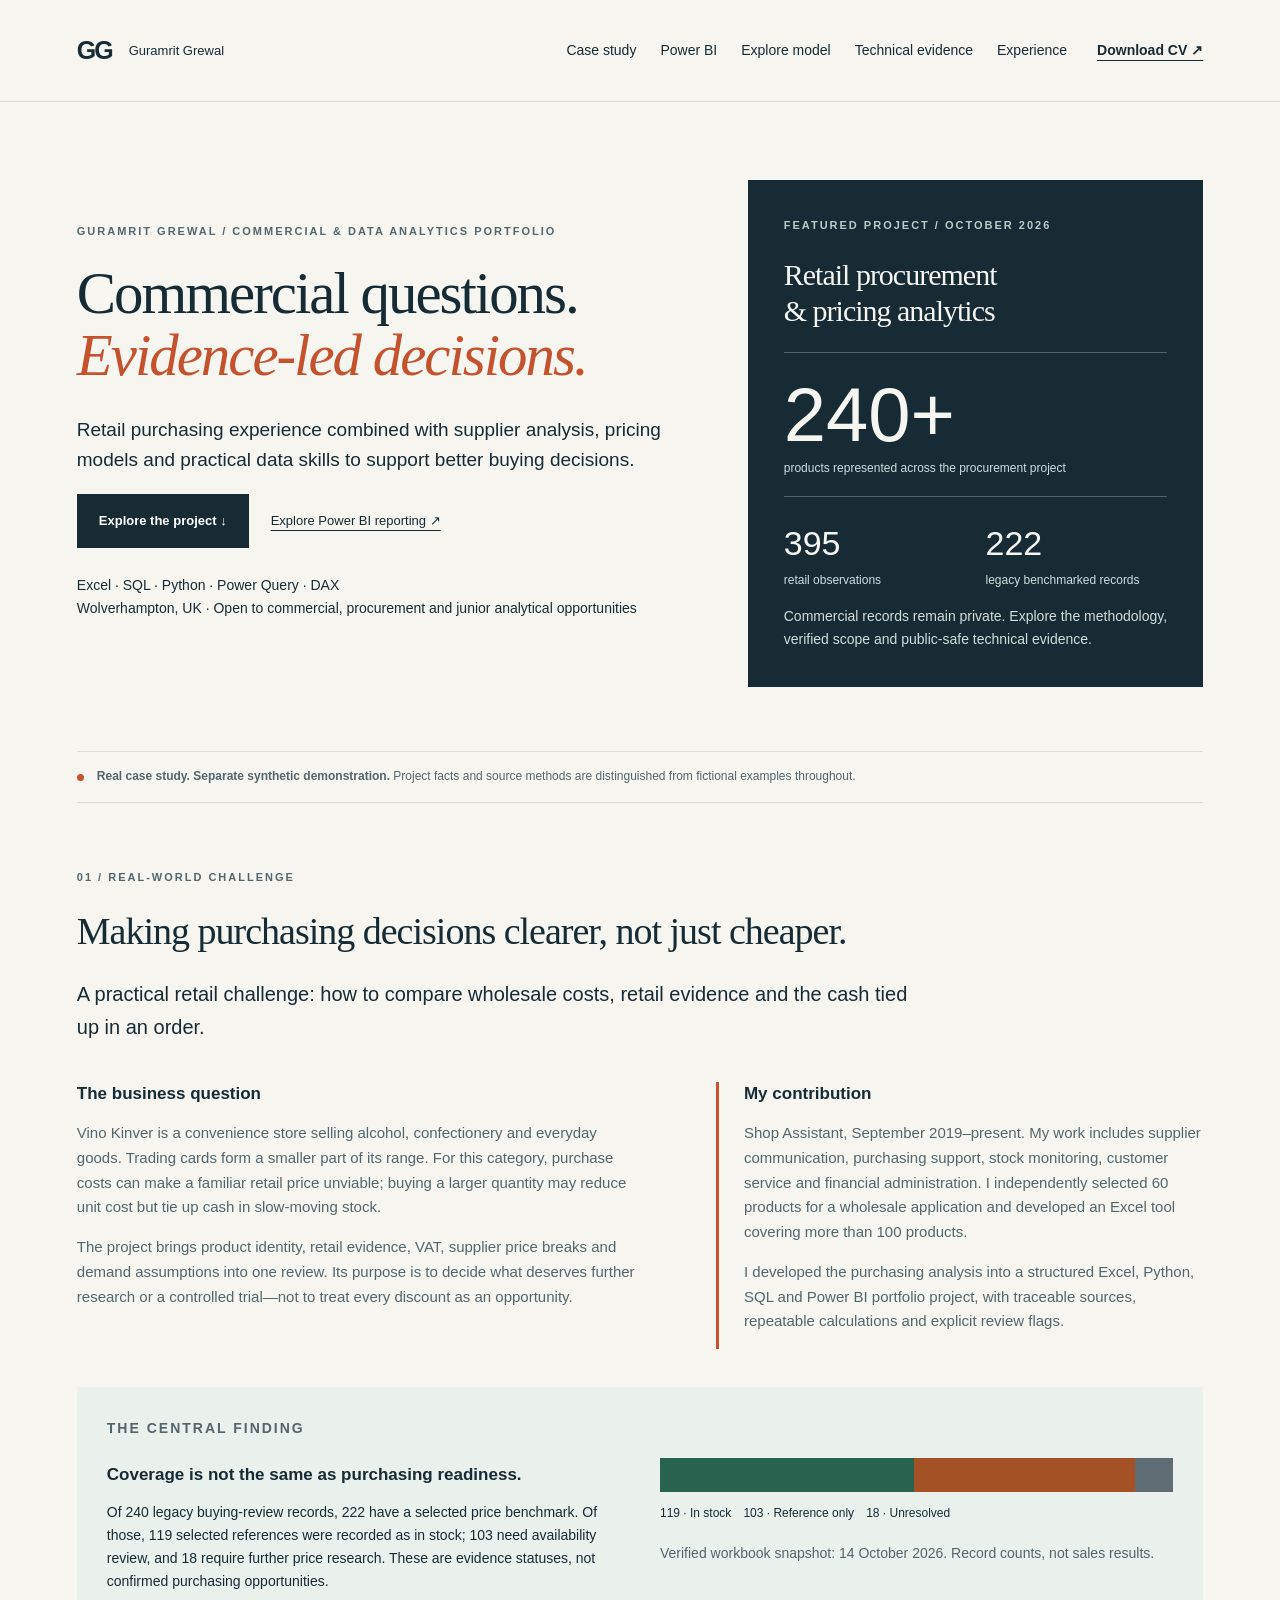
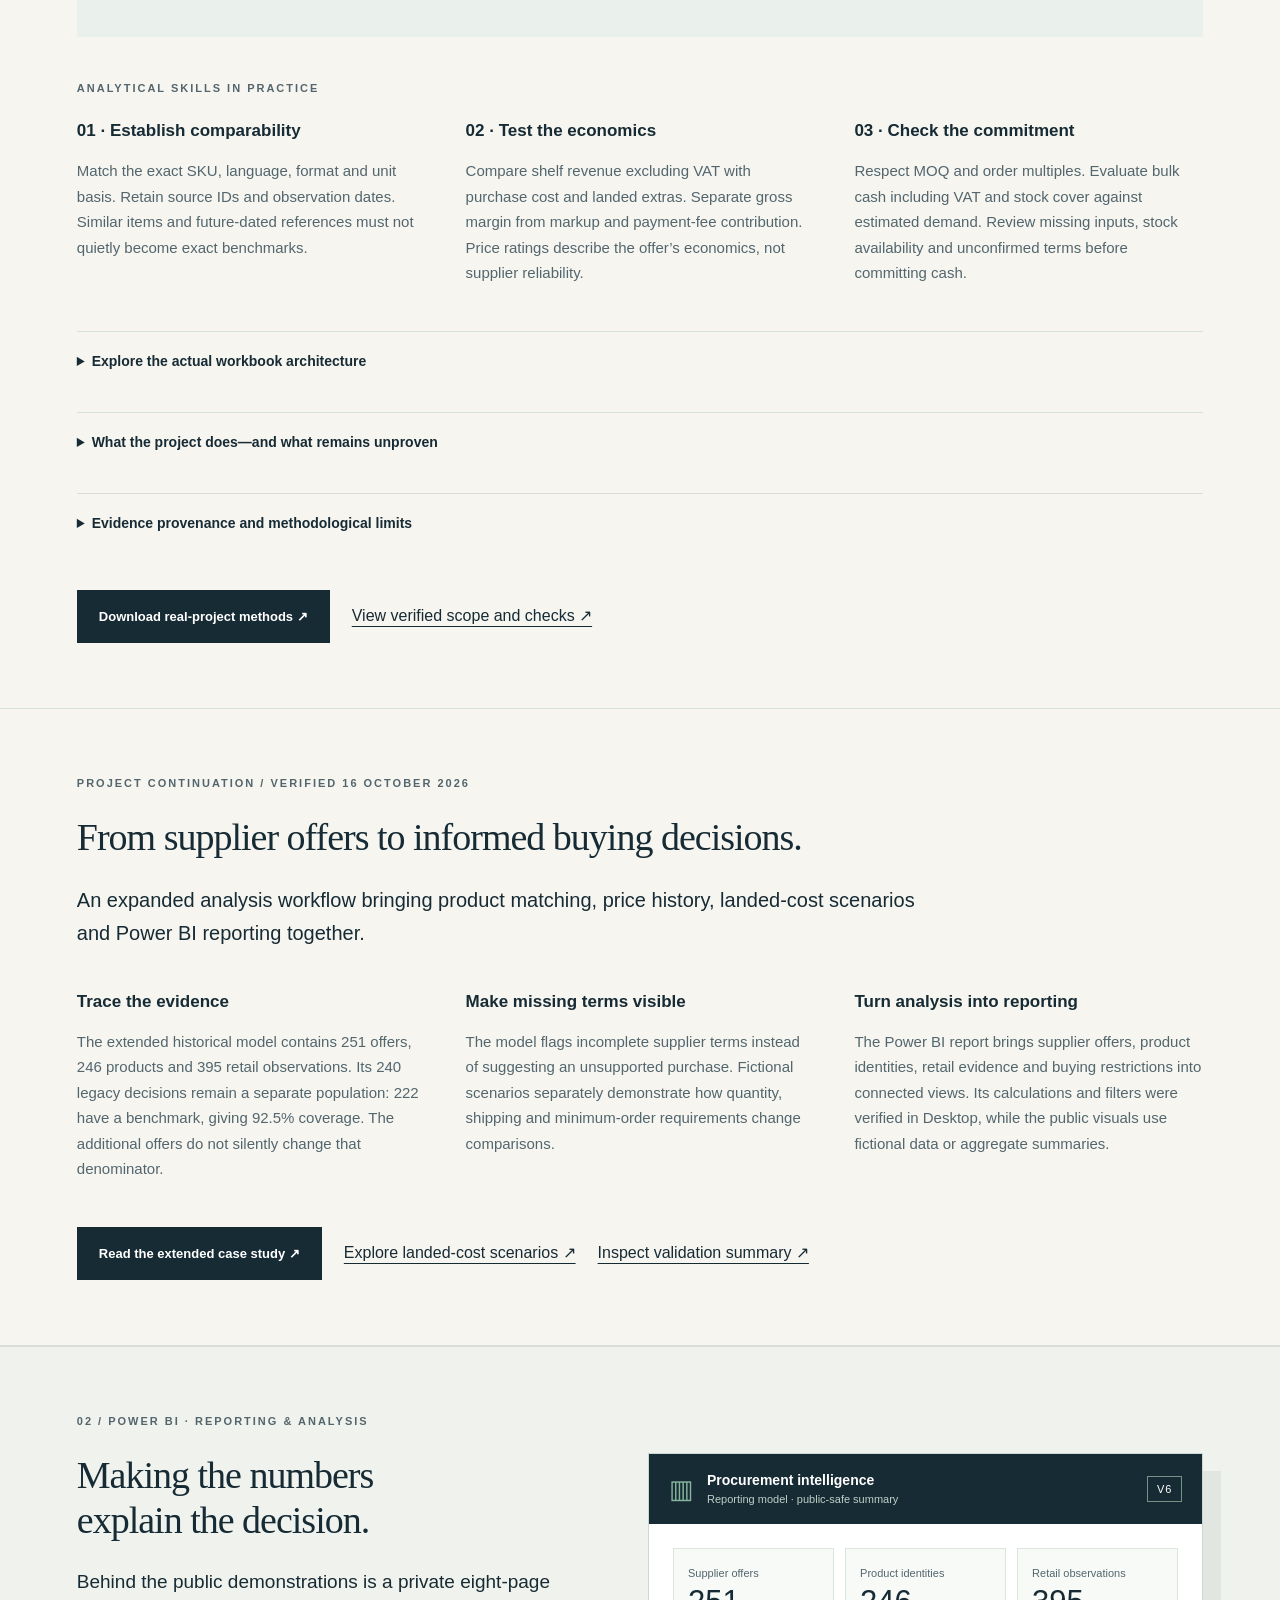
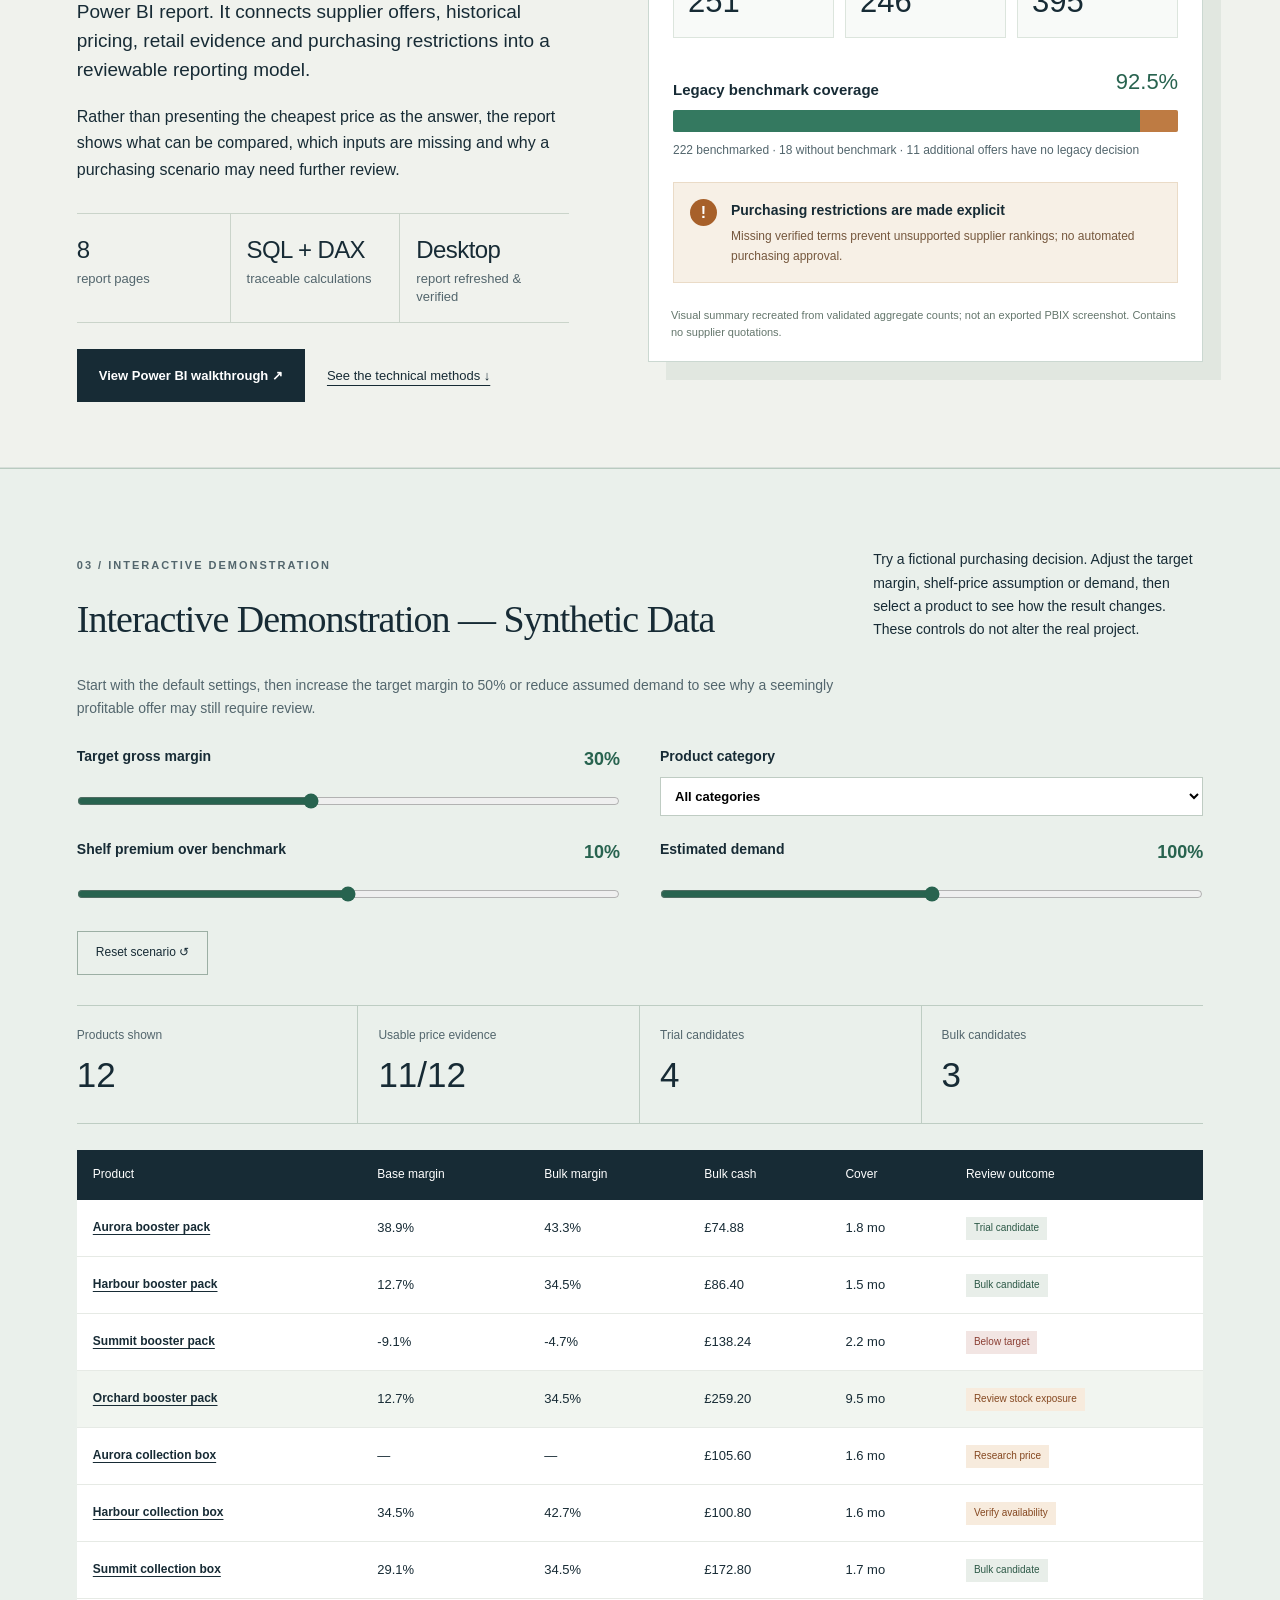
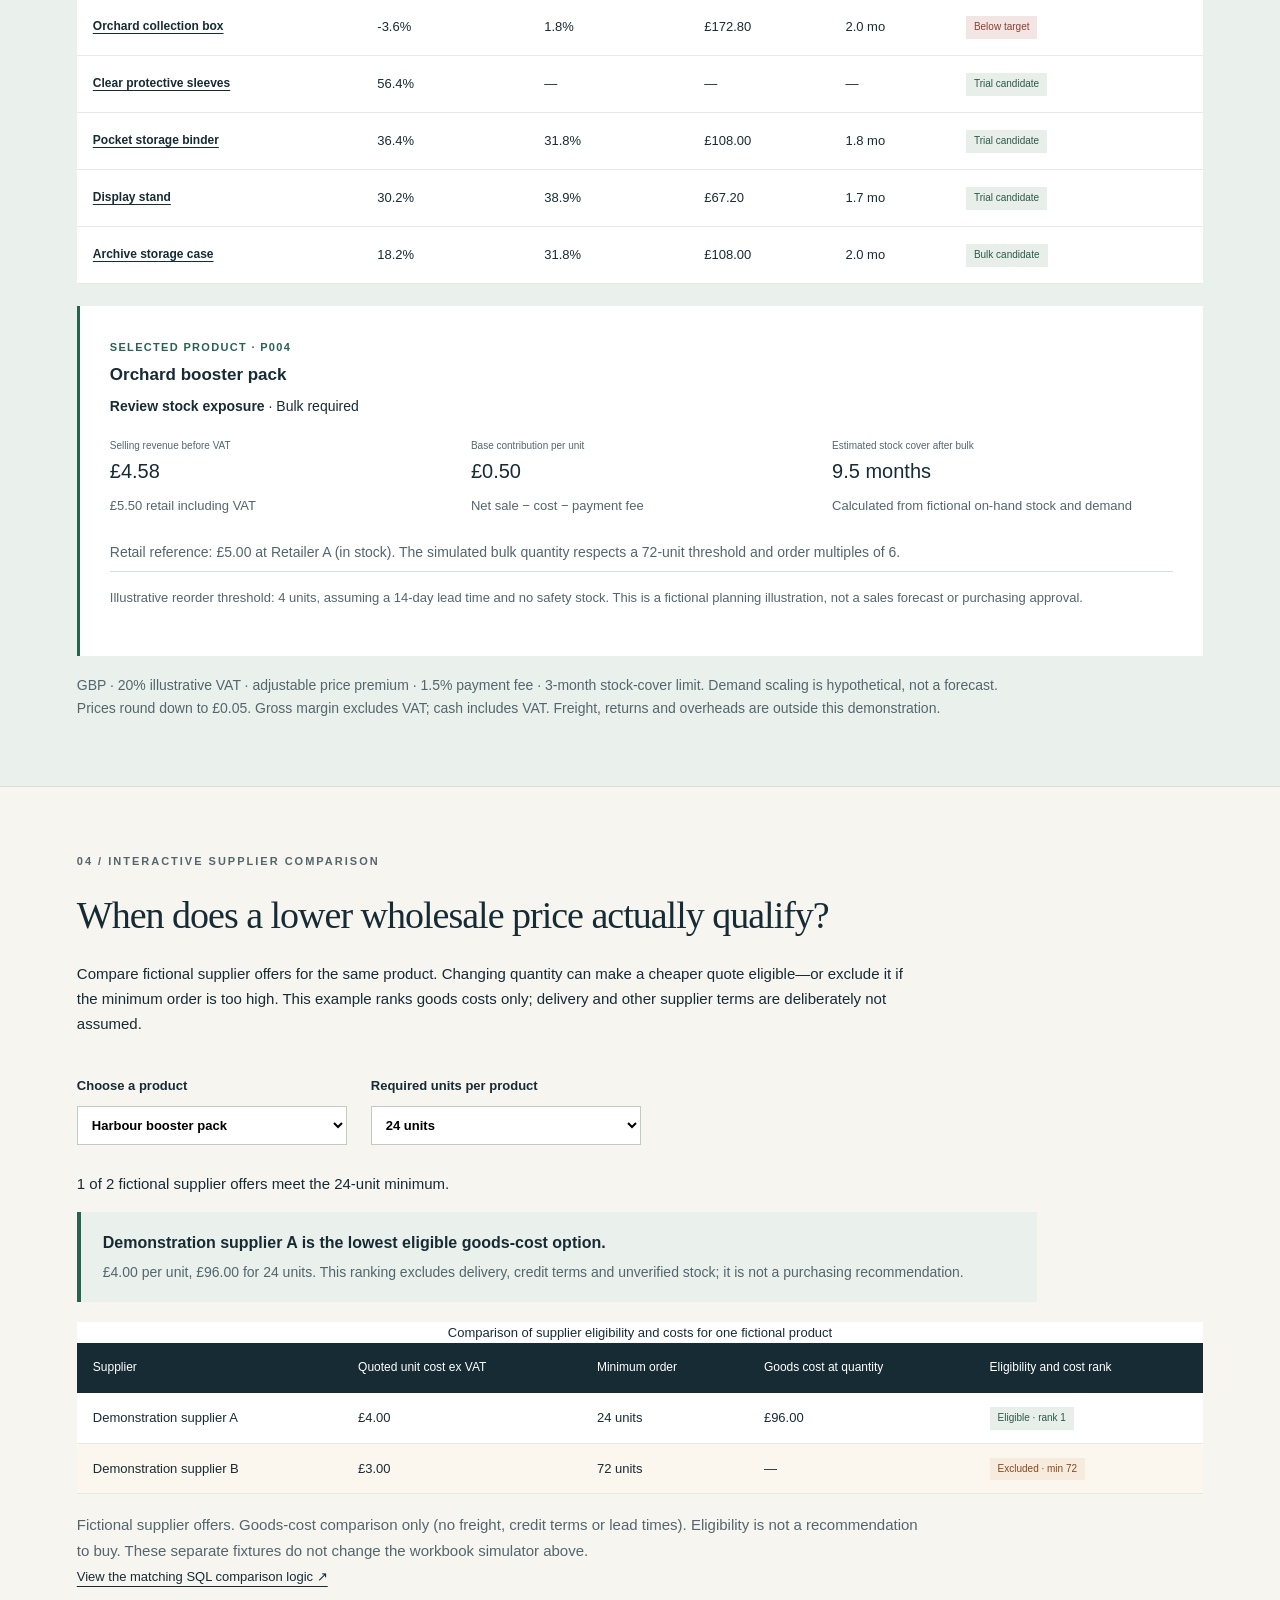
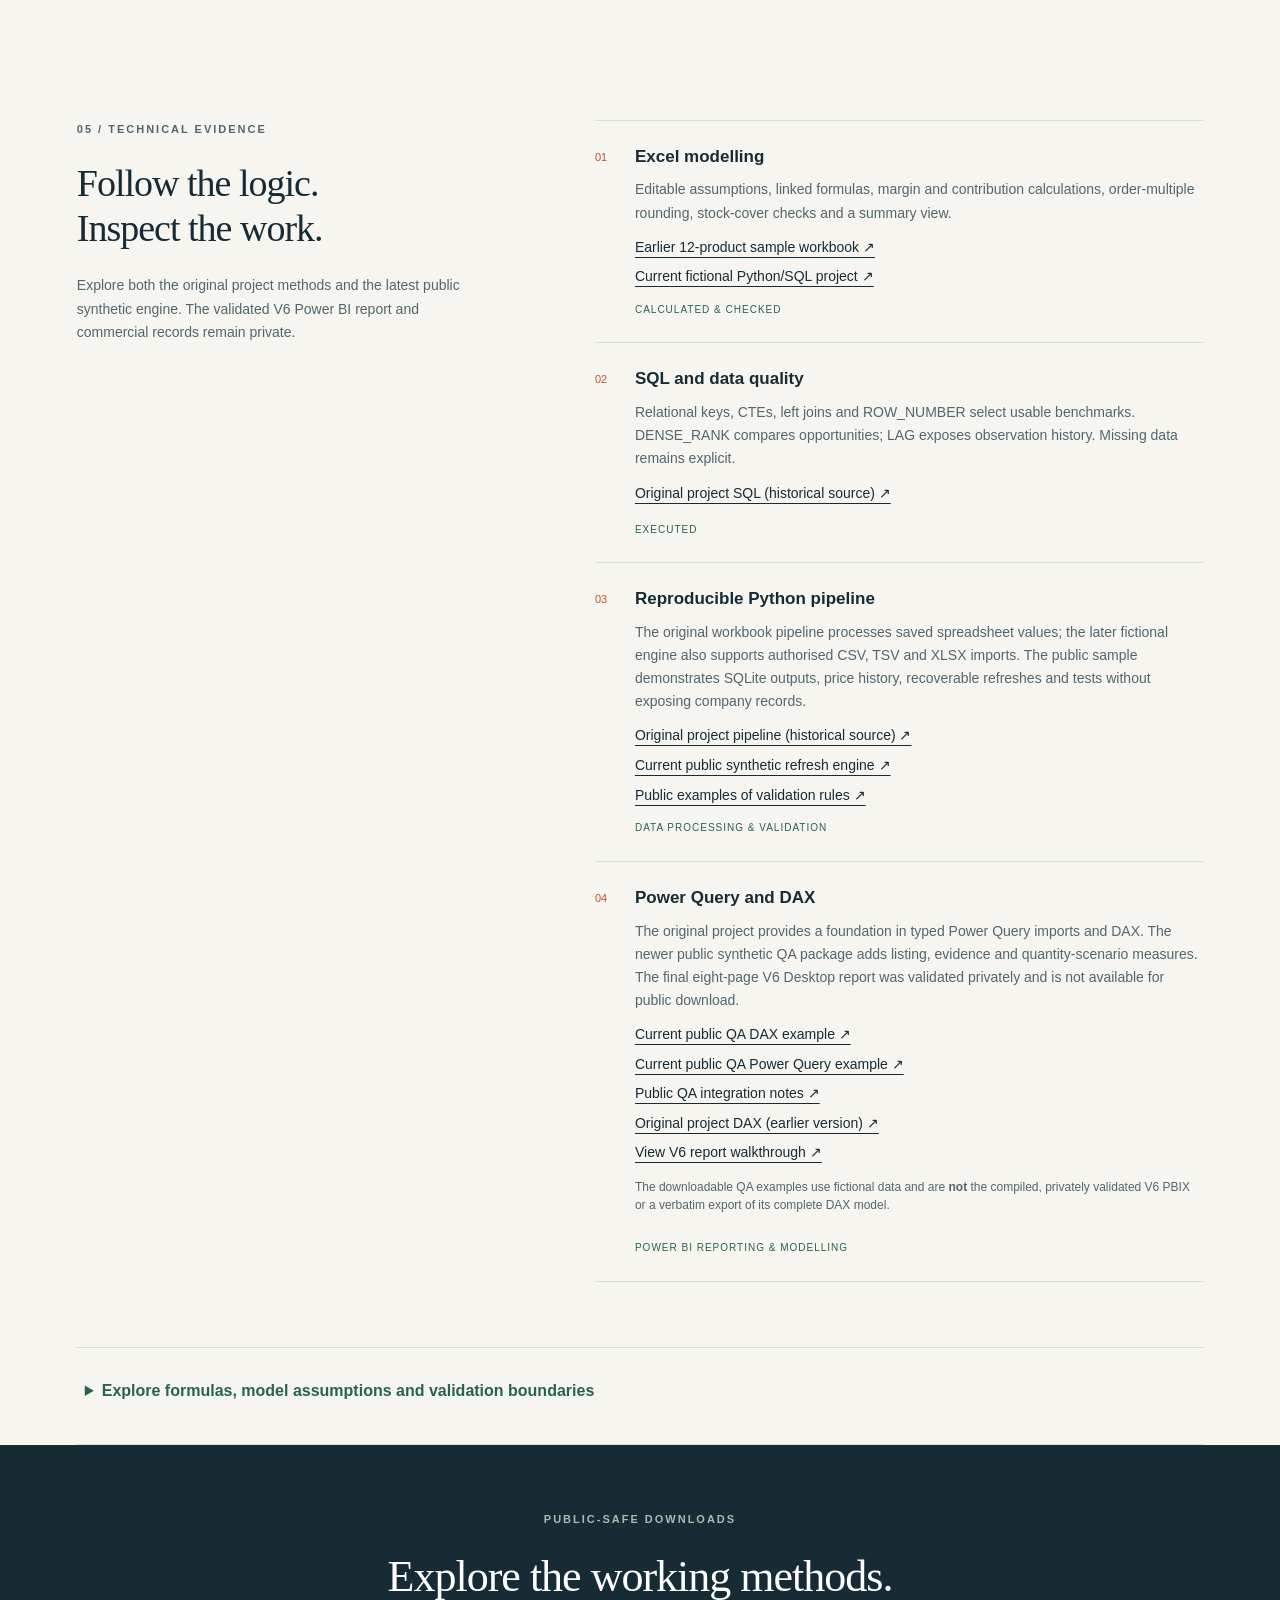
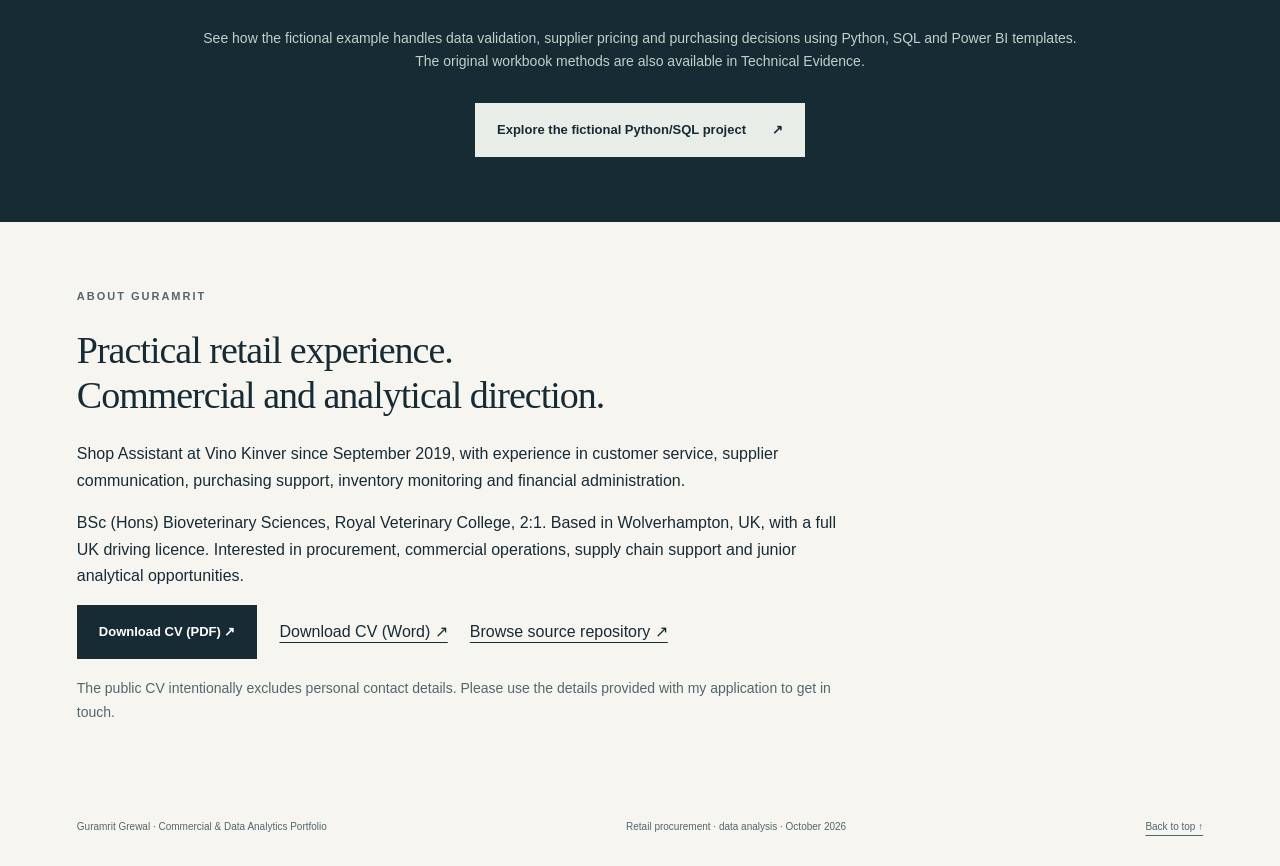
==== commit 168219f6: "Publish recruiter-focused procurement portfolio V6" ====
--- a/index.html
+++ b/index.html
@@ -1,23 +1,57 @@
-<!doctype html>
-<html lang="en"><head><meta charset="utf-8"><meta name="viewport" content="width=device-width,initial-scale=1"><meta name="description" content="Guramrit Grewal's procurement analytics case study: Excel, SQL, purchasing economics and a public interactive demonstration."><title>Guramrit Grewal | Commercial &amp; Data Analytics Portfolio</title><link rel="stylesheet" href="styles.css?v=20261015"></head>
+<!DOCTYPE html>
+
+<html lang="en"><head><meta charset="utf-8"/><meta content="width=device-width,initial-scale=1" name="viewport"/><meta content="Procurement and commercial analytics portfolio: real retail experience, an independently validated Power BI project and interactive fictional buying scenarios." name="description"/><title>Guramrit Grewal | Commercial &amp; Data Analytics Portfolio</title><link href="styles.css?v=20261016c" rel="stylesheet"/><meta name="theme-color" content="#f6f5f0"><meta property="og:title" content="Guramrit Grewal | Procurement &amp; Data Analytics"><meta property="og:description" content="Procurement and commercial analytics portfolio: real retail experience, an independently validated Power BI project and interactive fictional buying scenarios."><meta property="og:type" content="website"><meta property="og:url" content="https://g-grewal-98.github.io/"><link rel="canonical" href="https://g-grewal-98.github.io/"></head>
 <body>
 <a class="skip-link" href="#main">Skip to main content</a>
-<header><a class="wordmark" href="#main">GG<span>Guramrit Grewal</span></a><nav aria-label="Main navigation"><a href="#case-study">Case study</a><a href="#demo">Explore model</a><a href="#technical">Technical evidence</a></nav><a class="nav-download" href="downloads/Guramrit_Grewal_CV_Public.pdf" download>Download CV ↗</a></header>
+<header><a class="wordmark" href="#main">GG<span>Guramrit Grewal</span></a><nav aria-label="Main navigation"><a href="#case-study">Case study</a><a href="#power-bi">Power BI</a><a href="#demo">Explore model</a><a href="#technical">Technical evidence</a><a href="#about">Experience</a></nav><a class="nav-download" download="" href="downloads/Guramrit_Grewal_CV_Public.pdf">Download CV ↗</a></header>
 <main id="main">
-<section class="hero"><div><p class="eyebrow">GURAMRIT GREWAL / COMMERCIAL &amp; DATA ANALYTICS PORTFOLIO</p><h1>Commercial questions.<br><em>Evidence-led decisions.</em></h1><p class="intro">Retail experience, purchasing support and applied analytics—demonstrated through a real procurement and pricing project.</p><div class="actions"><a class="button" href="#case-study">Explore the project ↓</a><a class="text-link" href="#demo">Try the synthetic model ↗</a></div><p class="byline">Excel · SQL · Python · Power Query · DAX<br>Wolverhampton, UK · Open to commercial, procurement and junior analytical opportunities</p></div><aside class="project-snapshot" aria-label="Verified real project scope"><p class="eyebrow">FEATURED PROJECT / OCTOBER 2026</p><h2>Retail procurement<br>&amp; pricing analytics</h2><div class="snapshot-number"><strong>240</strong><span>products in the actual workbook</span></div><div class="snapshot-grid"><div><strong>395</strong><span>retail observations</span></div><div><strong>222</strong><span>exact benchmarks</span></div></div><p>Commercial records remain private. Explore the methodology, verified scope and public-safe technical evidence.</p></aside></section><div class="scope"><span class="scope-dot"></span><p><strong>Real case study. Separate synthetic demonstration.</strong> Project facts and source methods are distinguished from fictional examples throughout.</p></div><section id="case-study" class="section real-case"><p class="eyebrow">01 / FEATURED PROJECT · REAL WORK</p><h2>Retail Procurement &amp; Pricing Analytics — Project Case Study</h2><p class="lead">Turning a wholesale catalogue and fragmented retail listings into a reviewable purchasing decision.</p><div class="case-intro"><div><h3>The business question</h3><p>Vino Kinver is a convenience store selling alcohol, confectionery and everyday goods. Trading cards form a smaller part of its range. For this category, purchase costs can make a familiar retail price unviable; buying a larger quantity may reduce unit cost but tie up cash in slow-moving stock.</p><p>The project brings product identity, retail evidence, VAT, supplier price breaks and demand assumptions into one review. Its purpose is to decide what deserves further research or a controlled trial—not to treat every discount as an opportunity.</p></div><div class="contribution-note"><h3>My contribution</h3><p>Shop Assistant, September 2019–present. My work includes supplier communication, purchasing support, stock monitoring, customer service and financial administration. I independently selected 60 products for a wholesale application and developed an Excel tool covering more than 100 products.</p><p>This wider procurement project extends that practical work into Excel modelling and project-based SQL, Python and reporting development. It is not a claim that the entire technical pipeline was used operationally in the shop.</p></div></div>
-<div class="finding"><div><p class="eyebrow">THE CENTRAL FINDING</p><h3>Coverage is not the same as purchasing readiness.</h3><p>222 of 240 products have an exact benchmark, but only 119 have an in-stock selected reference. The remaining 103 priced products need availability review; 18 still need price research.</p></div><figure><div class="coverage-bar" role="img" aria-label="Of 240 products: 119 in-stock benchmarks, 103 reference-only benchmarks, 18 without a benchmark"><span style="width:49.583%"></span><span style="width:42.917%"></span><span style="width:7.5%"></span></div><figcaption><span>119 · In stock</span><span>103 · Reference only</span><span>18 · Unresolved</span></figcaption><p class="model-note">Verified workbook snapshot: 14 October 2026. Record counts, not sales results.</p></figure></div>
-<div class="method-grid"><article><h3>01 · Establish comparability</h3><p>Match the exact SKU, language, format and unit basis. Retain source IDs and observation dates. Similar items and future-dated references must not quietly become exact benchmarks.</p></article><article><h3>02 · Test the economics</h3><p>Compare shelf revenue excluding VAT with purchase cost and landed extras. Separate gross margin from markup and payment-fee contribution. Price ratings describe the offer’s economics, not supplier reliability.</p></article><article><h3>03 · Check the commitment</h3><p>Respect MOQ and order multiples. Evaluate bulk cash including VAT and stock cover against estimated demand. Review missing inputs, stock availability and unconfirmed terms before committing cash.</p></article></div>
-<details><summary>Explore the actual workbook architecture</summary><div class="table-wrap" tabindex="0" role="region" aria-label="Workbook architecture table"><table class="wrap-table"><caption>Ten sheets in the original workbook</caption><thead><tr><th>Sheet</th><th>Purpose</th></tr></thead><tbody><tr><th scope="row">Dashboard</th><td>Decision summary and native chart</td></tr><tr><th scope="row">Buying Review</th><td>48-column purchasing assessment and explanations</td></tr><tr><th scope="row">Products</th><td>Editable 23-field product catalogue</td></tr><tr><th scope="row">Controls</th><td>VAT, margin, freshness, cash and stock assumptions</td></tr><tr><th scope="row">Price Sources</th><td>25-column retail evidence register and match flags</td></tr><tr><th scope="row">Supplier Snapshot</th><td>Preserved original supplier reference</td></tr><tr><th scope="row">Demand Reference</th><td>Qualitative demand assumptions, not actual sales</td></tr><tr><th scope="row">Audit Log</th><td>Retained corrections and evidence history</td></tr><tr><th scope="row">Checks</th><td>Duplicates, input errors and orphan records</td></tr><tr><th scope="row">Project Guide</th><td>Project scope and usage guidance</td></tr></tbody></table></div><p>Six structured tables, one chart, twelve data-validation rules and four conditional-formatting ranges were inspected. No PivotTable is present in this particular workbook.</p></details>
-<details><summary>What the project does—and what remains unproven</summary><p><strong>Completed:</strong> a 240-product workbook, retained source evidence, price and bulk assessments, input controls and a reproducible SQL/Python reconciliation pipeline.</p><p><strong>Confirmed personal scope:</strong> eight approved wholesale accounts and an independently selected 60-product application, as reported for the CV. These are distinct from the workbook’s 240-product scope and have not been independently audited against supplier correspondence here.</p><p><strong>Not established:</strong> realised savings, increased sales, forecast accuracy or deployment of the reporting pipeline in daily shop operations. Estimated monthly demand is an assumption. A future approved trial would require actual sell-through and returns data to measure performance.</p></details>
-<details><summary>Evidence provenance and methodological limits</summary><p><strong>Real project:</strong> the scale, architecture, formulas and source logic below were inspected against the retained workbook and package. The pipeline was rerun privately on 15 October 2026.</p><p><strong>Public methods:</strong> source code and aggregate structural evidence contain no commercial product rows. No renamed real prices or reversible anonymisation is used.</p><p><strong>Synthetic demonstration:</strong> all 12 sample products, prices and demand values are fictional. The separate supplier example contains six fictional offers. These are not the 240-product dataset.</p><p><strong>Important model difference:</strong> the original model retains exact non-future references and flags freshness separately; the demonstration removes observations older than 30 days before selection. The original supplier catalogue is not a comprehensive multi-supplier quotation database.</p></details>
-<div class="actions case-actions"><a class="button" href="downloads/Real_Project_Methods.zip" download>Download real-project methods ↗</a><a href="downloads/Real_Project_Methods/structure_and_validation.json">View verified scope and checks ↗</a></div></section><section id="demo" class="demo section"><div class="section-heading wide"><div><p class="eyebrow">02 / INTERACTIVE DEMONSTRATION</p><h2>Interactive Demonstration — Synthetic Data</h2></div><p>Explore 12 fictional products. Adjust margin, selling-price premium and assumed demand; select a product to inspect the decision. These scenarios do not change the real project or downloaded baseline workbook.</p></div>
-<div class="controls"><label for="margin">Target gross margin <output id="margin-value" for="margin">30%</output><input id="margin" type="range" min="15" max="50" value="30" step="1"></label><label for="category">Product category<select id="category"><option>All categories</option><option>Packs</option><option>Boxes</option><option>Accessories</option></select></label><label for="premium">Shelf premium over benchmark <output id="premium-value">10%</output><input id="premium" type="range" min="0" max="20" value="10" step="1"></label><label for="demand">Estimated demand <output id="demand-value">100%</output><input id="demand" type="range" min="0" max="200" value="100" step="10"></label><button id="reset" type="button">Reset scenario ↺</button></div>
-<div class="metrics" aria-live="polite"><div><span>Products shown</span><strong id="count">—</strong></div><div><span>Usable price evidence</span><strong id="coverage">—</strong></div><div><span>Trial candidates</span><strong id="trials">—</strong></div><div><span>Bulk candidates</span><strong id="bulk">—</strong></div></div>
-<div class="table-wrap" tabindex="0" role="region" aria-label="Scrollable data table"><table><caption class="sr-only">Synthetic product purchasing review</caption><thead><tr><th scope="col">Product</th><th scope="col">Base margin</th><th scope="col">Bulk margin</th><th scope="col">Bulk cash</th><th scope="col">Cover</th><th scope="col">Review outcome</th></tr></thead><tbody id="products"><tr><td colspan="6">Loading demonstration…</td></tr></tbody></table></div>
-<div class="detail" id="detail" aria-live="polite"></div><p class="model-note">GBP · 20% illustrative VAT · adjustable price premium · 1.5% payment fee · 3-month stock-cover limit. Demand scaling is hypothetical, not a forecast. Prices round down to £0.05. Gross margin excludes VAT; cash includes VAT. Freight, returns and overheads are outside this demonstration.</p><noscript><p>Enable JavaScript to use the scenario controls, or download the Excel demonstration.</p></noscript></section>
-<section class="section supplier-section"><p class="eyebrow">SUPPLIER COMPARISON</p><h2>Compare the same purchasing requirement.</h2><p>Three fictional products. Change the required quantity to see which supplier minimums qualify and how goods cost changes. At 24 units, the 72-unit minimum offer is excluded. This is a price comparison, not a supplier service rating. Freight, credit terms and lead times are not supplied.</p><label class="quantity-control" for="supplier-qty">Required units per product<select id="supplier-qty"><option value="12">12 units</option><option value="24" selected>24 units</option><option value="72">72 units</option><option value="144">144 units</option></select></label><p id="supplier-status" role="status"></p><div class="table-wrap" tabindex="0" role="region" aria-label="Scrollable data table"><table><caption>Eligible synthetic offers for the selected quantity</caption><thead><tr><th scope="col">Product</th><th scope="col">Supplier</th><th scope="col">Unit cost ex VAT</th><th scope="col">Goods cost ex VAT</th><th scope="col">Price rank</th></tr></thead><tbody id="supplier-rows"><tr><td colspan="5">Loading supplier comparison…</td></tr></tbody></table></div><p class="model-note">Separate comparison fixture: these alternate offers do not overwrite the costs used in the primary Excel and margin demonstration.</p><a href="downloads/Procurement_Analytics/sql/supplier_comparison.sql">Inspect the executed comparison query ↗</a></section>
-<section id="technical" class="technical section"><div class="section-heading"><p class="eyebrow">03 / TECHNICAL EVIDENCE</p><h2>Follow the logic.<br>Inspect the work.</h2><p>Inspect the actual project’s source methods, then reproduce the separate synthetic sample. The original workbook and its commercial data are kept private.</p></div><div class="evidence-list"><article><span class="number">01</span><div><h3>Excel modelling</h3><p>Editable assumptions, linked formulas, margin and contribution calculations, order-multiple rounding, stock-cover checks and a summary view.</p><a href="downloads/Procurement_Analytics/Procurement_Demo.xlsx" download>Open the editable workbook ↗</a></div><span class="status">Calculated & checked</span></article><article><span class="number">02</span><div><h3>SQL and data quality</h3><p>Relational keys, CTEs, left joins and ROW_NUMBER select usable benchmarks. DENSE_RANK compares opportunities; LAG exposes observation history. Missing data remains explicit.</p><a href="downloads/Real_Project_Methods/sql/model.sql" download>View original project SQL ↗</a></div><span class="status">Executed</span></article><article><span class="number">03</span><div><h3>Reproducible Python pipeline</h3><p>The original pipeline reads saved XLSX values; the public sample uses CSV ingestion. Both build SQLite tables, typed exports and behavioural tests. Independent calculations check margin and bulk rounding; test fixtures exercise evidence exceptions.</p><a href="https://github.com/G-Grewal-98/g-grewal-98.github.io/blob/main/downloads/Real_Project_Methods/run_pipeline.py">View original Python pipeline ↗</a><br><a href="https://github.com/G-Grewal-98/g-grewal-98.github.io/blob/main/downloads/Procurement_Analytics/run_pipeline.py">View runnable demo pipeline ↗</a></div><span class="status" id="checks">Checks executed</span></article><article><span class="number">04</span><div><h3>Power Query and DAX</h3><p>Typed imports, a product dimension, filter-context measures and a disconnected target-margin scenario. A report specification documents relationships and acceptance criteria.</p><a href="https://github.com/G-Grewal-98/g-grewal-98.github.io/blob/main/downloads/Real_Project_Methods/powerbi/measures.dax">View original DAX measures ↗</a><br><a href="https://github.com/G-Grewal-98/g-grewal-98.github.io/blob/main/downloads/Real_Project_Methods/powerbi/LoadCsv.pq">View Power Query transformations ↗</a></div><span class="status pending">Implementation files</span></article></div></section>
-<section class="section architecture"><p class="eyebrow">PROJECT ARCHITECTURE</p><h2>From source records to a reviewable decision.</h2><ol class="architecture-steps"><li><strong>Private workbook</strong><span>Products + Price Sources + Controls → Buying Review, with Checks and Audit Log.</span></li><li><strong>Python &amp; SQLite</strong><span>Read saved XLSX caches → typed tables → independent calculations and reconciliation.</span></li><li><strong>CSV reporting outputs</strong><span>Products, Prices, Decisions and SQLMetrics, with shared dimensions.</span></li><li><strong>Reporting layer</strong><span>Power Query and DAX files with documented Desktop acceptance checks.</span></li></ol><h3>Actual workbook formulas</h3><p>Read-only formula excerpts preserve the original references without exposing input values.</p><details><summary>Excel · VAT-aware gross margin</summary><pre><code>=IF(A5=&quot;&quot;,&quot;&quot;,IF(OR(G5=&quot;&quot;,G5&lt;=0,NOT(ISNUMBER(Q5))),&quot;&quot;,1-(Q5+S5)/(G5/(1+Controls!$B$5))))</code></pre><p>Shelf revenue is divided by 1 + VAT before deducting base cost and landed extras.</p></details><details><summary>Excel · Minimum quantity and order multiples</summary><pre><code>=IF(A5=&quot;&quot;,&quot;&quot;,IF(OR(ISBLANK(Products!H5),R5=&quot;&quot;,AQ5&lt;=0),&quot;&quot;,ROUNDUP(MAX(Products!H5,AP5)/AQ5,0)*AQ5))</code></pre><p>The bulk quantity respects the larger of the price-break threshold and MOQ, then rounds up to the order multiple.</p></details><details><summary>Excel · Stock cover</summary><pre><code>=IF(A5=&quot;&quot;,&quot;&quot;,IF(OR(J5=&quot;&quot;,AN5=&quot;&quot;,AN5&lt;=0),&quot;&quot;,(AO5+J5)/AN5))</code></pre><p>On-hand stock plus bulk units is divided by estimated monthly sales. Missing or non-positive demand leaves the result blank.</p></details><details><summary>Excel · Maximum buying cost</summary><pre><code>=IF(A5=&quot;&quot;,&quot;&quot;,IF(G5=&quot;&quot;,&quot;&quot;,G5/(1+Controls!$B$5)*(1-Controls!$B$6)-S5))</code></pre><p>The target-margin limit is calculated from net revenue, after allowing for landed extras.</p></details><h3>Selected synthetic implementation excerpts</h3><p>SQL and Python excerpts are taken from the runnable public package. DAX is supplied for Power BI Desktop implementation and has not been executed there.</p><details><summary>SQL · Comparable supplier offers</summary><pre><code>-- Fixed basket: 24 units of each SKU. Fictional offers, excluding freight.
+<section class="hero"><div><p class="eyebrow">GURAMRIT GREWAL / COMMERCIAL &amp; DATA ANALYTICS PORTFOLIO</p><h1>Commercial questions.<br/><em>Evidence-led decisions.</em></h1><p class="intro">Retail purchasing experience combined with supplier analysis, pricing models and practical data skills to support better buying decisions.</p><div class="actions"><a class="button" href="#case-study">Explore the project ↓</a><a class="text-link" href="#power-bi">Explore Power BI reporting ↗</a></div><p class="byline">Excel · SQL · Python · Power Query · DAX<br/>Wolverhampton, UK · Open to commercial, procurement and junior analytical opportunities</p></div><aside aria-label="Verified real project scope" class="project-snapshot"><p class="eyebrow">FEATURED PROJECT / OCTOBER 2026</p><h2>Retail procurement<br/>&amp; pricing analytics</h2><div class="snapshot-number"><strong>240+</strong><span>products represented across the procurement project</span></div><div class="snapshot-grid"><div><strong>395</strong><span>retail observations</span></div><div><strong>222</strong><span>legacy benchmarked records</span></div></div><p>Commercial records remain private. Explore the methodology, verified scope and public-safe technical evidence.</p></aside></section><div class="scope"><span class="scope-dot"></span><p><strong>Real case study. Separate synthetic demonstration.</strong> Project facts and source methods are distinguished from fictional examples throughout.</p></div><section class="section real-case" id="case-study"><p class="eyebrow">01 / REAL-WORLD CHALLENGE</p><h2>Making purchasing decisions clearer, not just cheaper.</h2><p class="lead">A practical retail challenge: how to compare wholesale costs, retail evidence and the cash tied up in an order.</p><div class="case-intro"><div><h3>The business question</h3><p>Vino Kinver is a convenience store selling alcohol, confectionery and everyday goods. Trading cards form a smaller part of its range. For this category, purchase costs can make a familiar retail price unviable; buying a larger quantity may reduce unit cost but tie up cash in slow-moving stock.</p><p>The project brings product identity, retail evidence, VAT, supplier price breaks and demand assumptions into one review. Its purpose is to decide what deserves further research or a controlled trial—not to treat every discount as an opportunity.</p></div><div class="contribution-note"><h3>My contribution</h3><p>Shop Assistant, September 2019–present. My work includes supplier communication, purchasing support, stock monitoring, customer service and financial administration. I independently selected 60 products for a wholesale application and developed an Excel tool covering more than 100 products.</p><p>I developed the purchasing analysis into a structured Excel, Python, SQL and Power BI portfolio project, with traceable sources, repeatable calculations and explicit review flags.</p></div></div>
+<div class="finding"><div><p class="eyebrow">THE CENTRAL FINDING</p><h3>Coverage is not the same as purchasing readiness.</h3><p>Of 240 legacy buying-review records, 222 have a selected price benchmark. Of those, 119 selected references were recorded as in stock; 103 need availability review, and 18 require further price research. These are evidence statuses, not confirmed purchasing opportunities.</p></div><figure><div aria-label="Among 240 legacy buying-review records: 119 in-stock selected references, 103 other selected price references and 18 unbenchmarked records." class="coverage-bar" role="img"><span style="width:49.583%"></span><span style="width:42.917%"></span><span style="width:7.5%"></span></div><figcaption><span>119 · In stock</span><span>103 · Reference only</span><span>18 · Unresolved</span></figcaption><p class="model-note">Verified workbook snapshot: 14 October 2026. Record counts, not sales results.</p></figure></div>
+<p class="eyebrow skill-intro">ANALYTICAL SKILLS IN PRACTICE</p><div class="method-grid"><article><h3>01 · Establish comparability</h3><p>Match the exact SKU, language, format and unit basis. Retain source IDs and observation dates. Similar items and future-dated references must not quietly become exact benchmarks.</p></article><article><h3>02 · Test the economics</h3><p>Compare shelf revenue excluding VAT with purchase cost and landed extras. Separate gross margin from markup and payment-fee contribution. Price ratings describe the offer’s economics, not supplier reliability.</p></article><article><h3>03 · Check the commitment</h3><p>Respect MOQ and order multiples. Evaluate bulk cash including VAT and stock cover against estimated demand. Review missing inputs, stock availability and unconfirmed terms before committing cash.</p></article></div>
+<details><summary>Explore the actual workbook architecture</summary><div aria-label="Workbook architecture table" class="table-wrap" role="region" tabindex="0"><table class="wrap-table"><caption>Ten sheets in the original workbook</caption><thead><tr><th>Sheet</th><th>Purpose</th></tr></thead><tbody><tr><th scope="row">Dashboard</th><td>Decision summary and native chart</td></tr><tr><th scope="row">Buying Review</th><td>48-column purchasing assessment and explanations</td></tr><tr><th scope="row">Products</th><td>Editable 23-field product catalogue</td></tr><tr><th scope="row">Controls</th><td>VAT, margin, freshness, cash and stock assumptions</td></tr><tr><th scope="row">Price Sources</th><td>25-column retail evidence register and match flags</td></tr><tr><th scope="row">Supplier Snapshot</th><td>Preserved original supplier reference</td></tr><tr><th scope="row">Demand Reference</th><td>Qualitative demand assumptions, not actual sales</td></tr><tr><th scope="row">Audit Log</th><td>Retained corrections and evidence history</td></tr><tr><th scope="row">Checks</th><td>Duplicates, input errors and orphan records</td></tr><tr><th scope="row">Project Guide</th><td>Project scope and usage guidance</td></tr></tbody></table></div><p>This workbook demonstrates structured purchasing records, editable assumptions, formula-driven reviews, and checks for missing or inconsistent data.</p></details>
+<details><summary>What the project does—and what remains unproven</summary><p><strong>Completed:</strong> an original 240-product workbook, subsequently extended into a 240+ product procurement model, with retained source evidence, price and bulk assessments, input controls and a reproducible SQL/Python reconciliation pipeline.</p><p><strong>Confirmed personal scope:</strong> eight approved wholesale accounts and an independently selected 60-product application, as reported for the CV. These are separate workplace activity figures and have not been independently audited against supplier correspondence here.</p><p><strong>Not established:</strong> realised savings, increased sales, forecast accuracy or deployment of the reporting pipeline in daily shop operations. Estimated monthly demand is an assumption. A future approved trial would require actual sell-through and returns data to measure performance.</p></details>
+<details><summary>Evidence provenance and methodological limits</summary><p><strong>Real project:</strong> the scale, architecture, formulas and source logic below were inspected against the retained workbook and package. The pipeline was rerun privately on 15 October 2026.</p><p><strong>Public methods:</strong> source code and aggregate structural evidence contain no commercial product rows. No renamed real prices or reversible anonymisation is used.</p><p><strong>Synthetic demonstration:</strong> all 12 sample products, prices and demand values are fictional. The separate supplier example contains six fictional offers. These are not records from the historical business workbook.</p><p><strong>Important model difference:</strong> the original model retains exact non-future references and flags freshness separately; the demonstration removes observations older than 30 days before selection. The original supplier catalogue is not a comprehensive multi-supplier quotation database.</p></details>
+<div class="actions case-actions"><a class="button" download="" href="downloads/Real_Project_Methods.zip">Download real-project methods ↗</a><a href="downloads/Real_Project_Methods/structure_and_validation.json">View verified scope and checks ↗</a></div></section><section class="section real-case" id="intelligence"><p class="eyebrow">PROJECT CONTINUATION / VERIFIED 16 OCTOBER 2026</p><h2>From supplier offers to informed buying decisions.</h2><p class="lead">An expanded analysis workflow bringing product matching, price history, landed-cost scenarios and Power BI reporting together.</p><div class="method-grid"><article><h3>Trace the evidence</h3><p>The extended historical model contains 251 offers, 246 products and 395 retail observations. Its 240 legacy decisions remain a separate population: 222 have a benchmark, giving 92.5% coverage. The additional offers do not silently change that denominator.</p></article><article><h3>Make missing terms visible</h3><p>The model flags incomplete supplier terms instead of suggesting an unsupported purchase. Fictional scenarios separately demonstrate how quantity, shipping and minimum-order requirements change comparisons.</p></article><article><h3>Turn analysis into reporting</h3><p>The Power BI report brings supplier offers, product identities, retail evidence and buying restrictions into connected views. Its calculations and filters were verified in Desktop, while the public visuals use fictional data or aggregate summaries.</p></article></div><div class="actions"><a class="button" href="intelligence-case-study.html">Read the extended case study ↗</a><a href="downloads/Procurement_Intelligence_Public/portfolio/index.html">Explore landed-cost scenarios ↗</a><a href="downloads/validation_summary_v6.json">Inspect validation summary ↗</a></div></section>
+<section class="section powerbi-showcase" id="power-bi" aria-labelledby="powerbi-heading">
+  <div class="powerbi-intro">
+    <div>
+      <p class="eyebrow">02 / POWER BI · REPORTING &amp; ANALYSIS</p>
+      <h2 id="powerbi-heading">Making the numbers<br/>explain the decision.</h2>
+      <p class="lead">Behind the public demonstrations is a private eight-page Power BI report. It connects supplier offers, historical pricing, retail evidence and purchasing restrictions into a reviewable reporting model.</p>
+      <p>Rather than presenting the cheapest price as the answer, the report shows what can be compared, which inputs are missing and why a purchasing scenario may need further review.</p>
+      <div class="bi-stat-strip" aria-label="Reported Power BI validation outcomes">
+        <div><strong>8</strong><span>report pages</span></div>
+        <div><strong>SQL + DAX</strong><span>traceable calculations</span></div>
+        <div><strong>Desktop</strong><span>report refreshed &amp; verified</span></div>
+      </div>
+      <div class="actions bi-actions"><a class="button" href="power-bi-report.html">View Power BI walkthrough ↗</a><a class="text-link" href="#technical">See the technical methods ↓</a></div>
+    </div>
+    <div class="bi-mockup" aria-label="Public-safe visual summary of verified aggregate metrics, not a private report screenshot">
+      <div class="bi-mockup-header"><span class="bi-brand-mark" aria-hidden="true">▥</span><div><strong>Procurement intelligence</strong><span>Reporting model · public-safe summary</span></div><span class="bi-mockup-tag">V6</span></div>
+      <div class="bi-mockup-body">
+        <div class="bi-kpi-grid">
+          <div class="bi-kpi"><span>Supplier offers</span><strong>251</strong></div>
+          <div class="bi-kpi"><span>Product identities</span><strong>246</strong></div>
+          <div class="bi-kpi"><span>Retail observations</span><strong>395</strong></div>
+        </div>
+        <div class="bi-chart-head"><h3>Legacy benchmark coverage</h3><strong>92.5%</strong></div>
+        <div class="bi-bar" role="img" aria-label="Among 240 legacy decisions: 222 have a benchmark and 18 do not"><span class="bi-bar-yes" style="width:92.5%"></span><span class="bi-bar-no" style="width:7.5%"></span></div>
+        <p class="bi-small-caption">222 benchmarked · 18 without benchmark · 11 additional offers have no legacy decision</p>
+        <div class="bi-restriction"><span class="bi-restriction-flag" aria-hidden="true">!</span><div><strong>Purchasing restrictions are made explicit</strong><span>Missing verified terms prevent unsupported supplier rankings; no automated purchasing approval.</span></div></div>
+      </div>
+      <p class="bi-mockup-footer">Visual summary recreated from validated aggregate counts; not an exported PBIX screenshot. Contains no supplier quotations.</p>
+    </div>
+  </div>
+</section>
+
+<section class="demo section" id="demo"><div class="section-heading wide"><div><p class="eyebrow">03 / INTERACTIVE DEMONSTRATION</p><h2>Interactive Demonstration — Synthetic Data</h2></div><p>Try a fictional purchasing decision. Adjust the target margin, shelf-price assumption or demand, then select a product to see how the result changes. These controls do not alter the real project.</p></div>
+<p class="demo-context">Start with the default settings, then increase the target margin to 50% or reduce assumed demand to see why a seemingly profitable offer may still require review.</p><div class="controls"><label for="margin">Target gross margin <output for="margin" id="margin-value">30%</output><input id="margin" max="50" min="15" step="1" type="range" value="30"/></label><label for="category">Product category<select id="category"><option>All categories</option><option>Packs</option><option>Boxes</option><option>Accessories</option></select></label><label for="premium">Shelf premium over benchmark <output id="premium-value">10%</output><input id="premium" max="20" min="0" step="1" type="range" value="10"/></label><label for="demand">Estimated demand <output id="demand-value">100%</output><input id="demand" max="200" min="0" step="10" type="range" value="100"/></label><button id="reset" type="button">Reset scenario ↺</button></div>
+<div aria-live="polite" class="metrics"><div><span>Products shown</span><strong id="count">—</strong></div><div><span>Usable price evidence</span><strong id="coverage">—</strong></div><div><span>Trial candidates</span><strong id="trials">—</strong></div><div><span>Bulk candidates</span><strong id="bulk">—</strong></div></div>
+<div aria-label="Scrollable data table" class="table-wrap" role="region" tabindex="0"><table><caption class="sr-only">Synthetic product purchasing review</caption><thead><tr><th scope="col">Product</th><th scope="col">Base margin</th><th scope="col">Bulk margin</th><th scope="col">Bulk cash</th><th scope="col">Cover</th><th scope="col">Review outcome</th></tr></thead><tbody id="products"><tr><td colspan="6">Loading demonstration…</td></tr></tbody></table></div>
+<div aria-live="polite" class="detail" id="detail"></div><p class="model-note">GBP · 20% illustrative VAT · adjustable price premium · 1.5% payment fee · 3-month stock-cover limit. Demand scaling is hypothetical, not a forecast. Prices round down to £0.05. Gross margin excludes VAT; cash includes VAT. Freight, returns and overheads are outside this demonstration.</p><noscript><p>Enable JavaScript to use the scenario controls, or download the Excel demonstration.</p></noscript></section>
+<section class="section supplier-section"><p class="eyebrow">04 / INTERACTIVE SUPPLIER COMPARISON</p><h2>When does a lower wholesale price actually qualify?</h2><p>Compare fictional supplier offers for the same product. Changing quantity can make a cheaper quote eligible—or exclude it if the minimum order is too high. This example ranks goods costs only; delivery and other supplier terms are deliberately not assumed.</p><label class="quantity-control" for="supplier-product">Choose a product<select id="supplier-product"></select></label><label class="quantity-control" for="supplier-qty">Required units per product<select aria-label="Required units per product" id="supplier-qty"><option value="12">12 units</option><option selected="" value="24">24 units</option><option value="72">72 units</option><option value="144">144 units</option></select></label><p id="supplier-status" role="status"></p><div aria-live="polite" class="supplier-insight" id="supplier-insight" role="status"></div><div aria-label="Scrollable data table" class="table-wrap" role="region" tabindex="0"><table><caption>Comparison of supplier eligibility and costs for one fictional product</caption><thead><tr><th scope="col">Supplier</th><th scope="col">Quoted unit cost ex VAT</th><th scope="col">Minimum order</th><th scope="col">Goods cost at quantity</th><th scope="col">Eligibility and cost rank</th></tr></thead><tbody id="supplier-rows"></tbody></table></div><p class="model-note">Fictional supplier offers. Goods-cost comparison only (no freight, credit terms or lead times). Eligibility is not a recommendation to buy. These separate fixtures do not change the workbook simulator above.</p><a href="downloads/Procurement_Analytics/sql/supplier_comparison.sql">View the matching SQL comparison logic ↗</a></section>
+<section class="technical section" id="technical"><div class="section-heading"><p class="eyebrow">05 / TECHNICAL EVIDENCE</p><h2>Follow the logic.<br/>Inspect the work.</h2><p>Explore both the original project methods and the latest public synthetic engine. The validated V6 Power BI report and commercial records remain private.</p></div><div class="evidence-list"><article><span class="number">01</span><div><h3>Excel modelling</h3><p>Editable assumptions, linked formulas, margin and contribution calculations, order-multiple rounding, stock-cover checks and a summary view.</p><div class="evidence-links"><a download="" href="downloads/Procurement_Analytics/Procurement_Demo.xlsx">Earlier 12-product sample workbook ↗</a><a href="downloads/Procurement_Intelligence_Public.zip" download>Current fictional Python/SQL project ↗</a></div></div><span class="status">Calculated &amp; checked</span></article><article><span class="number">02</span><div><h3>SQL and data quality</h3><p>Relational keys, CTEs, left joins and ROW_NUMBER select usable benchmarks. DENSE_RANK compares opportunities; LAG exposes observation history. Missing data remains explicit.</p><a download="" href="downloads/Real_Project_Methods/sql/model.sql">Original project SQL (historical source) ↗</a></div><span class="status">Executed</span></article><article><span class="number">03</span><div><h3>Reproducible Python pipeline</h3><p>The original workbook pipeline processes saved spreadsheet values; the later fictional engine also supports authorised CSV, TSV and XLSX imports. The public sample demonstrates SQLite outputs, price history, recoverable refreshes and tests without exposing company records.</p><div class="evidence-links"><a href="downloads/Real_Project_Methods/run_pipeline.py" download>Original project pipeline (historical source) ↗</a><a href="downloads/Procurement_Intelligence_Public/refresh_v2.py" download>Current public synthetic refresh engine ↗</a><a href="downloads/Procurement_Intelligence_Public/tests/test_exports_v6.py" download>Public examples of validation rules ↗</a></div></div><span class="status" id="checks">Data processing &amp; validation</span></article><article><span class="number">04</span><div><h3>Power Query and DAX</h3><p>The original project provides a foundation in typed Power Query imports and DAX. The newer public synthetic QA package adds listing, evidence and quantity-scenario measures. The final eight-page V6 Desktop report was validated privately and is not available for public download.</p><div class="evidence-links"><a href="downloads/Procurement_Intelligence_Public/powerbi/continuation/measures.dax" download>Current public QA DAX example ↗</a><a href="downloads/Procurement_Intelligence_Public/powerbi/continuation/QA_Evaluation.pq" download>Current public QA Power Query example ↗</a><a href="downloads/Procurement_Intelligence_Public/powerbi/continuation/INTEGRATION.md" download>Public QA integration notes ↗</a><a href="downloads/Real_Project_Methods/powerbi/measures.dax" download>Original project DAX (earlier version) ↗</a><a href="power-bi-report.html">View V6 report walkthrough ↗</a></div><p class="evidence-version-note">The downloadable QA examples use fictional data and are <strong>not</strong> the compiled, privately validated V6 PBIX or a verbatim export of its complete DAX model.</p></div><span class="status">Power BI reporting &amp; modelling</span></article></div></section>
+<details class="deep-dive"><summary>Explore formulas, model assumptions and validation boundaries</summary><section class="section architecture"><p class="eyebrow">PROJECT ARCHITECTURE</p><h2>From source records to a reviewable decision.</h2><ol class="architecture-steps"><li><strong>Private workbook</strong><span>Products + Price Sources + Controls → Buying Review, with Checks and Audit Log.</span></li><li><strong>Python &amp; SQLite</strong><span>Read saved XLSX caches → typed tables → independent calculations and reconciliation.</span></li><li><strong>CSV reporting outputs</strong><span>Products, Prices, Decisions and SQLMetrics, with shared dimensions.</span></li><li><strong>Reporting layer</strong><span>Power Query and DAX files; the private extended report has passed Desktop refresh and native DAX acceptance checks.</span></li></ol><h3>Actual workbook formulas</h3><p>Read-only formula excerpts preserve the original references without exposing input values.</p><details><summary>Excel · VAT-aware gross margin</summary><pre><code>=IF(A5="","",IF(OR(G5="",G5&lt;=0,NOT(ISNUMBER(Q5))),"",1-(Q5+S5)/(G5/(1+Controls!$B$5))))</code></pre><p>Shelf revenue is divided by 1 + VAT before deducting base cost and landed extras.</p></details><details><summary>Excel · Minimum quantity and order multiples</summary><pre><code>=IF(A5="","",IF(OR(ISBLANK(Products!H5),R5="",AQ5&lt;=0),"",ROUNDUP(MAX(Products!H5,AP5)/AQ5,0)*AQ5))</code></pre><p>The bulk quantity respects the larger of the price-break threshold and MOQ, then rounds up to the order multiple.</p></details><details><summary>Excel · Stock cover</summary><pre><code>=IF(A5="","",IF(OR(J5="",AN5="",AN5&lt;=0),"",(AO5+J5)/AN5))</code></pre><p>On-hand stock plus bulk units is divided by estimated monthly sales. Missing or non-positive demand leaves the result blank.</p></details><details><summary>Excel · Maximum buying cost</summary><pre><code>=IF(A5="","",IF(G5="","",G5/(1+Controls!$B$5)*(1-Controls!$B$6)-S5))</code></pre><p>The target-margin limit is calculated from net revenue, after allowing for landed extras.</p></details><h3>Selected synthetic implementation excerpts</h3><p>These concise examples illustrate the implementation used in the fictional public project. They are not a complete export of the private reporting model.</p><details><summary>SQL · Comparable supplier offers</summary><pre><code>-- Fixed basket: 24 units of each SKU. Fictional offers, excluding freight.
 -- Offers requiring more units are excluded; a low price alone is not comparable.
 WITH eligible AS (
  SELECT o.SKU,p.Product,s.Supplier,o.UnitCost,o.MinUnits,
@@ -29,13 +63,13 @@
  WHERE o.MinUnits&lt;=24
 )
 SELECT * FROM eligible ORDER BY SKU,PriceRank,Supplier;
-</code></pre></details><details><summary>Python · CSV ingestion into typed SQLite tables</summary><pre><code>with (ROOT/&#x27;data&#x27;/f&#x27;{table}.csv&#x27;).open(newline=&#x27;&#x27;,encoding=&#x27;utf-8&#x27;) as f:
+</code></pre></details><details><summary>Python · CSV ingestion into typed SQLite tables</summary><pre><code>with (ROOT/'data'/f'{table}.csv').open(newline='',encoding='utf-8') as f:
     rows=csv.DictReader(f); fields=rows.fieldnames
-    db.executemany(f&#x27;INSERT INTO {table} VALUES ({&quot;,&quot;.join(&quot;?&quot; for _ in fields)})&#x27;,
-                  [[r[k] if r[k]!=&#x27;&#x27; else None for k in fields] for r in rows])</code></pre></details><details><summary>DAX · Filter-aware benchmark coverage</summary><pre><code>Priced Products = COUNT(Metrics[Benchmark])
+    db.executemany(f'INSERT INTO {table} VALUES ({",".join("?" for _ in fields)})',
+                  [[r[k] if r[k]!='' else None for k in fields] for r in rows])</code></pre></details><details><summary>DAX · Filter-aware benchmark coverage</summary><pre><code>Priced Products = COUNT(Metrics[Benchmark])
 
-Benchmark Coverage = DIVIDE([Priced Products], [Products Loaded])</code></pre></details></section>
-<section class="method section"><div><p class="eyebrow">04 / MODEL JUDGEMENT</p><h2>Make the assumptions visible.</h2></div><div class="method-grid"><article><h3>Evidence before economics</h3><p>In the synthetic demonstration, only exact, non-future observations within 30 days qualify. In-stock listings take priority. A sold-out reference can support comparison, but still triggers review.</p></article><article><h3>Margin is not markup</h3><p>Margin uses revenue excluding VAT as its denominator. Payment fees reduce contribution. Bulk cash and stock cover show the commitment behind a unit discount.</p></article><article><h3>Demonstration, not an outcome claim</h3><p>These results use fictional fixtures. They do not establish realised savings, sales growth or forecast accuracy. The model is designed to make decisions explainable.</p></article></div><div class="limits"><strong>Verification boundary</strong><p>SQL and Python checks have run. Excel formulas were recalculated and reconciled in the generation environment, including an input-change test. Native Excel and Power BI Desktop execution have not been performed. Power BI files are a model implementation pack, not a completed PBIX dashboard.</p></div></section>
-<section class="download section"><p class="eyebrow">PUBLIC-SAFE DOWNLOADS</p><h2>The evidence behind the page.</h2><p>Excel workbook, fictional datasets, SQLite database, SQL queries,<br>Python pipeline, Power Query, DAX and technical documentation.</p><a class="button light" href="downloads/Procurement_Analytics.zip" download>Download synthetic technical package <span>↗</span></a></section>
-<section class="section about" id="about"><p class="eyebrow">ABOUT GURAMRIT</p><h2>Practical retail experience.<br>Commercial and analytical direction.</h2><p>Shop Assistant at Vino Kinver since September 2019, with experience in customer service, supplier communication, purchasing support, inventory monitoring and financial administration.</p><p>BSc (Hons) Bioveterinary Sciences, Royal Veterinary College, 2:1. Based in Wolverhampton, UK. Interested in procurement, commercial operations, supply chain support and junior analytical opportunities.</p><div class="actions"><a class="button" href="downloads/Guramrit_Grewal_CV_Public.pdf" download>Download CV (PDF) ↗</a><a href="https://github.com/G-Grewal-98/g-grewal-98.github.io">Browse source repository ↗</a></div><p class="model-note">Public CV omits private contact details. Recruiters receiving my application CV can use the contact information supplied there.</p></section></main><footer><span>Guramrit Grewal · Commercial &amp; Data Analytics Portfolio</span><span>Real case study + synthetic demonstration · October 2026</span><a href="#main">Back to top ↑</a></footer>
-<script type="module" src="app.js?v=20261015"></script></body></html>
+Benchmark Coverage = DIVIDE([Priced Products], [Products Loaded])</code></pre></details></section><section class="method section"><div><p class="eyebrow">06 / MODEL JUDGEMENT</p><h2>Make the assumptions visible.</h2></div><div class="method-grid"><article><h3>Evidence before economics</h3><p>In the synthetic demonstration, only exact, non-future observations within 30 days qualify. In-stock listings take priority. A sold-out reference can support comparison, but still triggers review.</p></article><article><h3>Margin is not markup</h3><p>Margin uses revenue excluding VAT as its denominator. Payment fees reduce contribution. Bulk cash and stock cover show the commitment behind a unit discount.</p></article><article><h3>Demonstration, not an outcome claim</h3><p>These results use fictional fixtures. They do not establish realised savings, sales growth or forecast accuracy. The model is designed to make decisions explainable.</p></article></div><div class="limits"><strong>Scope of evidence</strong><p>The public materials demonstrate Excel formulas, SQL analysis, Python processing and fictional purchasing scenarios. The private Power BI report was refreshed and validated in Desktop, but the downloadable public DAX and Power Query examples are separate reference files, not the complete private report.</p></div></section></details>
+
+<section class="download section"><p class="eyebrow">PUBLIC-SAFE DOWNLOADS</p><h2>Explore the working methods.</h2><p>See how the fictional example handles data validation, supplier pricing and purchasing decisions using Python, SQL and Power BI templates.<br/>The original workbook methods are also available in Technical Evidence.</p><a class="button light" download="" href="downloads/Procurement_Intelligence_Public.zip">Explore the fictional Python/SQL project <span>↗</span></a></section>
+<section class="section about" id="about"><p class="eyebrow">ABOUT GURAMRIT</p><h2>Practical retail experience.<br/>Commercial and analytical direction.</h2><p>Shop Assistant at Vino Kinver since September 2019, with experience in customer service, supplier communication, purchasing support, inventory monitoring and financial administration.</p><p>BSc (Hons) Bioveterinary Sciences, Royal Veterinary College, 2:1. Based in Wolverhampton, UK, with a full UK driving licence. Interested in procurement, commercial operations, supply chain support and junior analytical opportunities.</p><div class="actions"><a class="button" download="" href="downloads/Guramrit_Grewal_CV_Public.pdf">Download CV (PDF) ↗</a><a download="" href="downloads/Guramrit_Grewal_CV_Public.docx">Download CV (Word) ↗</a><a href="https://github.com/G-Grewal-98/g-grewal-98.github.io">Browse source repository ↗</a></div><p class="model-note">The public CV intentionally excludes personal contact details. Please use the details provided with my application to get in touch.</p></section></main><footer><span>Guramrit Grewal · Commercial &amp; Data Analytics Portfolio</span><span>Retail procurement · data analysis · October 2026</span><a href="#main">Back to top ↑</a></footer>
+<script defer="" src="public-data.js?v=20261016b"></script><script defer="" src="app.js?v=20261016b"></script></body></html>
--- a/styles.css
+++ b/styles.css
@@ -6,3 +6,129 @@
 h1{font-size:clamp(42px,4.6vw,67px);letter-spacing:-2px}.hero{gap:7%;grid-template-columns:1.3fr 1fr}.project-snapshot{background:var(--ink);color:var(--paper);padding:36px}.project-snapshot .eyebrow{color:#baccc4}.project-snapshot h2{font-size:30px}.snapshot-number{border-top:1px solid #52666a;padding:18px 0}.snapshot-number strong{font-size:76px;line-height:1.15;display:block;font-weight:400}.snapshot-number span,.snapshot-grid span{display:block;font-size:12px;color:#d1ded8}.snapshot-grid{display:grid;grid-template-columns:1fr 1fr;gap:20px;border-top:1px solid #52666a;padding-top:18px}.snapshot-grid strong{font-size:34px;font-weight:400}.project-snapshot>p:last-child{font-size:12px;color:#d1ded8;margin-bottom:0}.real-case{border-bottom:1px solid var(--line)}.real-case>h2{max-width:800px}.lead{font-size:20px;max-width:850px}.case-intro{display:grid;grid-template-columns:1.15fr 1fr;gap:7%;margin:38px 0}.case-intro p{font-size:15px;color:var(--muted)}.contribution-note{border-left:3px solid var(--accent);padding-left:25px}.finding{background:#eaf0eb;padding:30px;display:grid;grid-template-columns:1fr 1fr;gap:40px;align-items:center}.finding p{font-size:14px}.finding figure{margin:0}.coverage-bar{height:34px;display:flex}.coverage-bar span:nth-child(1){background:#28634f}.coverage-bar span:nth-child(2){background:#a45126}.coverage-bar span:nth-child(3){background:#5f6c73}.finding figcaption{display:flex;flex-wrap:wrap;gap:12px;font-size:12px;margin-top:12px}.wrap-table{white-space:normal;font-size:13px}.wrap-table th{min-width:140px}.real-case details{margin-top:14px}.case-actions{margin-top:30px}.quantity-control{max-width:300px;display:block;font-weight:600;font-size:13px;margin:24px 0 12px}.controls{grid-template-columns:repeat(2,minmax(0,1fr));gap:22px 40px}.controls button{justify-self:start}.controls label:first-child{grid-column:auto}.real-case details>p{font-size:14px;max-width:950px}.scenario-note{padding:15px 0;border-top:1px solid var(--line)}.method-grid{margin-bottom:30px}nav{display:flex;flex-wrap:wrap}td button{min-height:30px}summary{min-height:30px}section,article,.section-heading,.case-intro>div{min-width:0}.table-wrap{max-width:100%}pre{white-space:pre;max-width:100%}
 @media(max-width:950px){header{flex-wrap:wrap}nav{order:3;width:100%;margin-left:0}.hero{gap:5%}.project-snapshot{padding:25px}}
 @media(max-width:700px){.hero,.case-intro,.finding{grid-template-columns:minmax(0,1fr)}.hero{gap:30px}.case-intro{gap:20px}.finding{padding:22px;gap:20px}.project-snapshot{padding:25px}.controls{grid-template-columns:minmax(0,1fr)}.controls label:first-child{grid-column:auto}.real-case>h2{font-size:30px}.snapshot-number strong{font-size:60px}h1{font-size:44px}.model-note{font-size:12px}td button{min-height:40px}nav a{padding:7px 0}}
+
+.case-study-page>section{margin-top:58px}.case-study-page>p{max-width:900px}.case-study-page section>p{max-width:960px}.case-study-page h1{font-size:clamp(42px,6vw,78px);overflow-wrap:break-word}.case-study-page .architecture-steps{grid-template-columns:repeat(auto-fit,minmax(170px,1fr))}
+
+
+/* Portfolio presentation improvements */
+body{font-size:15px;line-height:1.65}
+nav a, .nav-download{font-size:14px}
+.section{padding-top:65px;padding-bottom:65px}
+.intro{max-width:590px}
+.demo-context{font-size:14px;color:var(--muted);max-width:780px;margin:8px 0 25px}
+.demo{border-top:1px solid #b9cbc0}
+.controls label{font-size:14px}
+.metrics span{font-size:12px}
+.metrics strong{font-variant-numeric:tabular-nums}
+.metrics>div{min-width:0}
+table{font-size:13px}
+th{font-size:12px;white-space:normal}
+.model-note{font-size:12px;line-height:1.7}
+.detail-eyebrow{font-size:11px!important;letter-spacing:.12em;text-transform:uppercase;color:var(--green)!important;font-weight:bold}
+.detail-verdict{font-size:14px!important;color:var(--ink)!important}
+.detail-explanation{font-size:14px!important;margin-top:18px!important}
+.supplier-section{border-top:1px solid var(--line)}
+.supplier-section>p:not(.eyebrow){font-size:15px;max-width:850px}
+.supplier-section .quantity-control{display:inline-block;width:270px;max-width:100%;margin-right:24px;vertical-align:top}
+.supplier-insight{background:#eaf0eb;border-left:4px solid var(--green);padding:18px 22px;margin:12px 0 20px;display:grid;gap:5px;max-width:960px}
+.supplier-insight strong{font-size:16px}
+.supplier-insight span{font-size:14px;color:var(--muted)}
+.excluded-row{background:#fbf6ee}
+.deep-dive{margin:0 6%;padding:8px 0 18px;border-bottom:1px solid var(--line)}
+.deep-dive>summary{padding:22px 8px;font-size:16px;color:var(--green)}
+.deep-dive>.section{padding-left:0;padding-right:0}
+button,a,select,input{touch-action:manipulation}
+@media(max-width:700px){.hero{padding-bottom:44px}.section{padding-top:47px;padding-bottom:47px}.supplier-section .quantity-control{display:block;width:100%;margin:18px 0}.supplier-section>p:not(.eyebrow){font-size:14px}.metrics strong{font-size:29px}.snapshot-grid strong{font-size:31px}.wordmark{flex-shrink:0}.table-wrap{border:1px solid #dde5df}.detail h3{overflow-wrap:break-word}nav{gap:7px 16px}.button{padding:14px 17px}}
+@media(max-width:390px){.wordmark span{font-size:10px}.nav-download{font-size:11px}.hero h1{font-size:39px}.snapshot-number strong{font-size:54px}}
+
+
+/* Public-safe Power BI portfolio showcase — no supplier data or private PBIX embedded */
+body{font-size:16px}
+.byline,.evidence-list p,.evidence-list a,.section .model-note{font-size:14px}
+.case-points p,.project-snapshot>p:last-child{font-size:14px}
+.method-grid p{font-size:15px}
+.powerbi-showcase{border-top:1px solid var(--line);border-bottom:1px solid var(--line);background:#f0f2ed}
+.powerbi-intro{display:grid;grid-template-columns:minmax(0,.94fr) minmax(0,1.06fr);gap:7%;align-items:center}
+.powerbi-intro>div:first-child>p:not(.eyebrow){max-width:600px}
+.powerbi-intro .lead{font-size:19px;line-height:1.55}
+.bi-stat-strip{display:flex;gap:0;border-top:1px solid #cad4ca;border-bottom:1px solid #cad4ca;margin:30px 0 26px}
+.bi-stat-strip>div{flex:1;min-width:0;padding:16px 10px 16px 0}
+.bi-stat-strip>div+div{border-left:1px solid #cad4ca;padding-left:16px}
+.bi-stat-strip strong{font-size:27px;display:block;font-weight:500;font-variant-numeric:tabular-nums}
+.bi-stat-strip span{font-size:12px;display:block;color:var(--muted);line-height:1.4}
+.bi-mockup{min-width:0;border:1px solid #cbd8d1;background:white;box-shadow:18px 18px 0 #e1e7e0}
+.bi-mockup-header{display:flex;gap:13px;align-items:center;background:var(--ink);color:white;padding:17px 20px}
+.bi-brand-mark{font-size:26px;color:#86b59d;line-height:1}
+.bi-mockup-header>div{display:grid;line-height:1.35;gap:2px}
+.bi-mockup-header strong{font-size:14px}
+.bi-mockup-header span:not(.bi-brand-mark):not(.bi-mockup-tag){font-size:11px;color:#bfd0c6}
+.bi-mockup-tag{margin-left:auto;border:1px solid #759287;padding:3px 9px;font-size:11px;letter-spacing:.08em}
+.bi-mockup-body{padding:24px}
+.bi-kpi-grid{display:grid;grid-template-columns:repeat(3, minmax(0,1fr));gap:11px}
+.bi-kpi{border:1px solid #dce5dd;padding:15px 14px;background:#f8faf8}
+.bi-kpi>span{display:block;font-size:11px;color:var(--muted)}
+.bi-kpi strong{display:block;font-size:31px;line-height:1.3;font-weight:400;font-variant-numeric:tabular-nums}
+.bi-chart-head{display:flex;align-items:flex-end;justify-content:space-between;gap:12px;margin:26px 0 10px}
+.bi-chart-head h3{font-size:15px;margin:0}
+.bi-chart-head strong{font-size:22px;font-weight:500;color:var(--green)}
+.bi-bar{width:100%;height:22px;display:flex;border-radius:2px;overflow:hidden;background:#e5e6e5}
+.bi-bar-yes{background:#347960}.bi-bar-no{background:#be7b43}
+.bi-small-caption{font-size:12px;line-height:1.5;color:var(--muted);margin:9px 0 23px}
+.bi-restriction{display:flex;gap:14px;background:#f7f0e6;border:1px solid #eadbc7;padding:16px}
+.bi-restriction-flag{display:grid;place-items:center;flex:0 0 27px;height:27px;border-radius:50%;background:#a7602a;color:white;font-weight:700}
+.bi-restriction>div{display:grid;gap:5px}.bi-restriction strong{font-size:14px}.bi-restriction span:not(.bi-restriction-flag){font-size:12px;line-height:1.6;color:#75573d}
+.bi-mockup-footer{padding:0 22px 19px;margin:0;font-size:11px;line-height:1.6;color:#64766c}
+.bi-actions{margin-top:20px}
+.bi-technical-link{display:block;margin-top:8px}
+/* Dedicated private-report walkthrough */
+.bi-report-page{max-width:1120px;margin:auto;padding:76px 6% 100px}
+.bi-report-page h1{font-size:clamp(42px,5vw,68px);max-width:800px}
+.bi-report-page .lead{max-width:780px}
+.bi-report-meta{display:flex;flex-wrap:wrap;gap:12px;margin:27px 0 50px}
+.bi-report-meta span{background:#e6eee7;padding:9px 13px;color:#2c5d47;font-weight:bold;font-size:12px}
+.bi-report-block{margin:52px 0}
+.bi-report-block>h2{font-size:34px}
+.bi-report-block>p{max-width:900px}
+.bi-report-grid{display:grid;grid-template-columns:1fr 1fr;gap:22px;margin-top:22px}
+.bi-report-grid article{background:white;border:1px solid #d8dfda;padding:25px;min-width:0}
+.bi-report-grid article h3{font-size:18px}
+.bi-report-grid article p{font-size:14px;color:var(--muted)}
+.bi-report-grid .bi-report-full{grid-column:1/-1}
+.bi-report-number{font-size:44px;font-weight:400;line-height:1.2;display:block;font-variant-numeric:tabular-nums}
+.bi-evidence-chart{display:flex;overflow:hidden;height:28px;margin:24px 0 17px}
+.bi-evidence-chart>span:nth-child(1){background:#347960}
+.bi-evidence-chart>span:nth-child(2){background:#a97b35}
+.bi-evidence-chart>span:nth-child(3){background:#a8503a}
+.bi-evidence-chart>span:nth-child(4){background:#88999f}
+.bi-evidence-chart>span:nth-child(5){background:#d0d8d0}
+.bi-evidence-legend{display:grid;grid-template-columns:repeat(2,minmax(0,1fr));gap:11px 20px;list-style:none;padding:0;margin:0;font-size:13px}
+.bi-evidence-legend li{display:flex;align-items:start;gap:10px}
+.bi-dot{display:inline-block;width:12px;height:12px;flex:0 0 12px;margin-top:5px}
+.bi-evidence-legend li:nth-child(1) .bi-dot{background:#347960}.bi-evidence-legend li:nth-child(2) .bi-dot{background:#a97b35}.bi-evidence-legend li:nth-child(3) .bi-dot{background:#a8503a}.bi-evidence-legend li:nth-child(4) .bi-dot{background:#88999f}.bi-evidence-legend li:nth-child(5) .bi-dot{background:#d0d8d0}
+.bi-report-pages{display:grid;grid-template-columns:repeat(2,minmax(0,1fr));gap:12px}
+.bi-report-pages article{background:#fff;border-left:3px solid var(--green);padding:15px 18px}
+.bi-report-pages strong{font-size:14px;display:block}.bi-report-pages p{font-size:13px;color:var(--muted);margin:5px 0 0}
+.bi-note{background:#edf1ec;border-left:4px solid var(--green);padding:18px 21px;font-size:14px;color:var(--ink)}
+.bi-note.warning{background:#f7eee4;border-color:#b76b39}
+.bi-report-footer{display:flex;flex-wrap:wrap;gap:15px;margin-top:45px}
+@media(max-width:950px){.powerbi-intro{gap:5%;grid-template-columns:1fr 1fr}.bi-stat-strip strong{font-size:24px}}
+@media(max-width:750px){.powerbi-intro,.bi-report-grid,.bi-report-pages{grid-template-columns:1fr}.powerbi-showcase{padding-bottom:65px}.bi-mockup{box-shadow:8px 8px 0 #e1e7e0}.bi-report-page{padding:44px 6% 70px}.bi-report-grid .bi-report-full{grid-column:auto}.bi-report-page .lead{font-size:18px}}
+@media(max-width:420px){.bi-stat-strip strong{font-size:22px}.bi-kpi strong{font-size:24px}.bi-kpi{padding:12px 8px}.bi-kpi>span{font-size:10px}.bi-mockup-body{padding:14px}.bi-evidence-legend{grid-template-columns:1fr}}
+
+/* Technical file lists: keep the versioned resource links in the proper content column. */
+.evidence-list article>div{min-width:0}
+.evidence-links{display:flex;flex-direction:column;align-items:flex-start;gap:10px;margin-top:13px;min-width:0}
+.evidence-links>a,.evidence-list .evidence-links>a{display:inline-block;width:auto;max-width:100%;overflow-wrap:anywhere;white-space:normal;font-size:14px;line-height:1.4}
+.evidence-version-note{font-size:12px!important;line-height:1.55;max-width:520px;margin-top:15px!important}
+.bi-report-grid .evidence-links{margin-top:18px}
+@media(max-width:700px){.evidence-links{gap:12px}.evidence-list article{grid-template-columns:23px minmax(0,1fr)}}
+
+
+/* Final recruiter-facing polish: strong hierarchy and readable supporting text. */
+.skill-intro{margin-top:42px;margin-bottom:-18px}
+.bi-stat-strip strong{font-size:clamp(17px,2vw,24px);letter-spacing:-.025em;overflow-wrap:break-word}
+.bi-stat-strip span{font-size:13px}
+.method-grid article p,.bi-report-pages p{line-height:1.7}
+.case-study-page>p,.bi-report-block>p{line-height:1.75}
+.evidence-list .evidence-version-note{max-width:570px}
+@media(max-width:700px){.skill-intro{margin-bottom:-10px}.bi-stat-strip{gap:0}.bi-stat-strip>div{padding-right:9px}.bi-stat-strip>div+div{padding-left:9px}.bi-stat-strip strong{font-size:16px}.bi-stat-strip span{font-size:12px}}
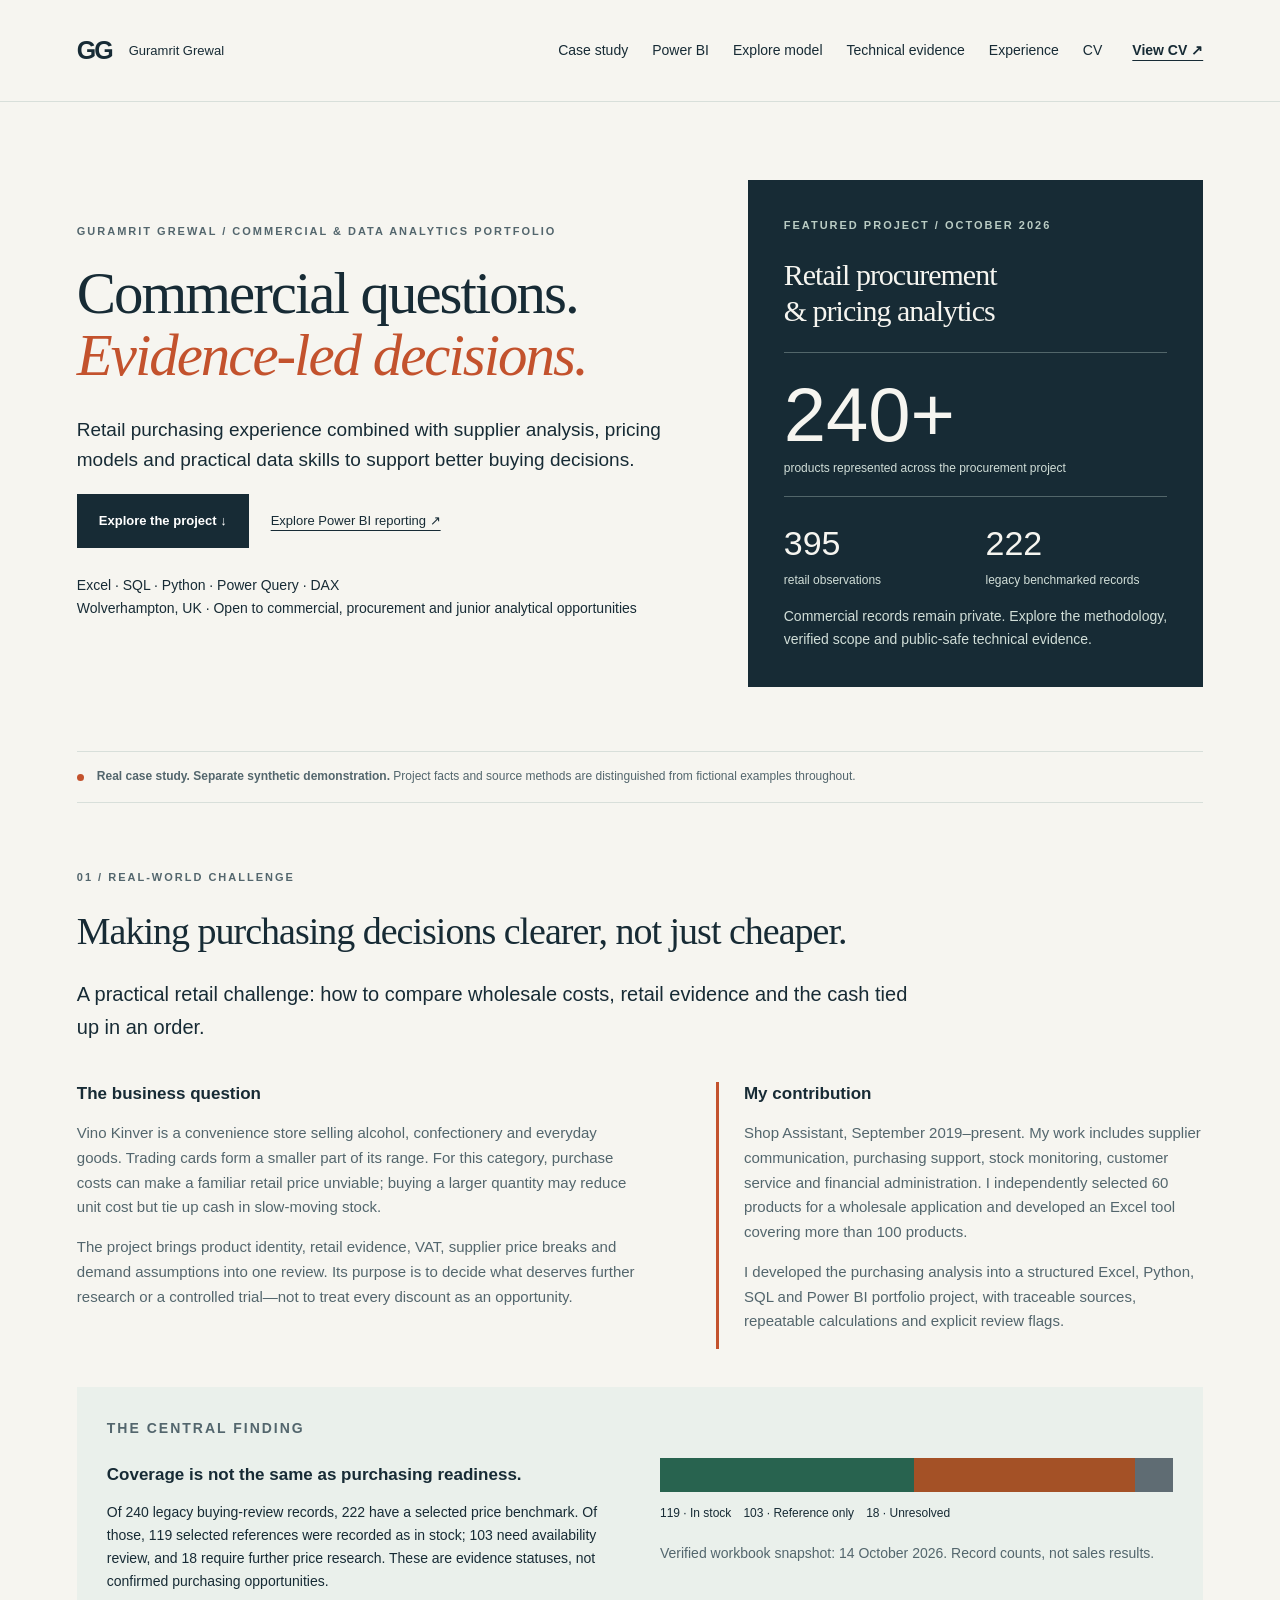
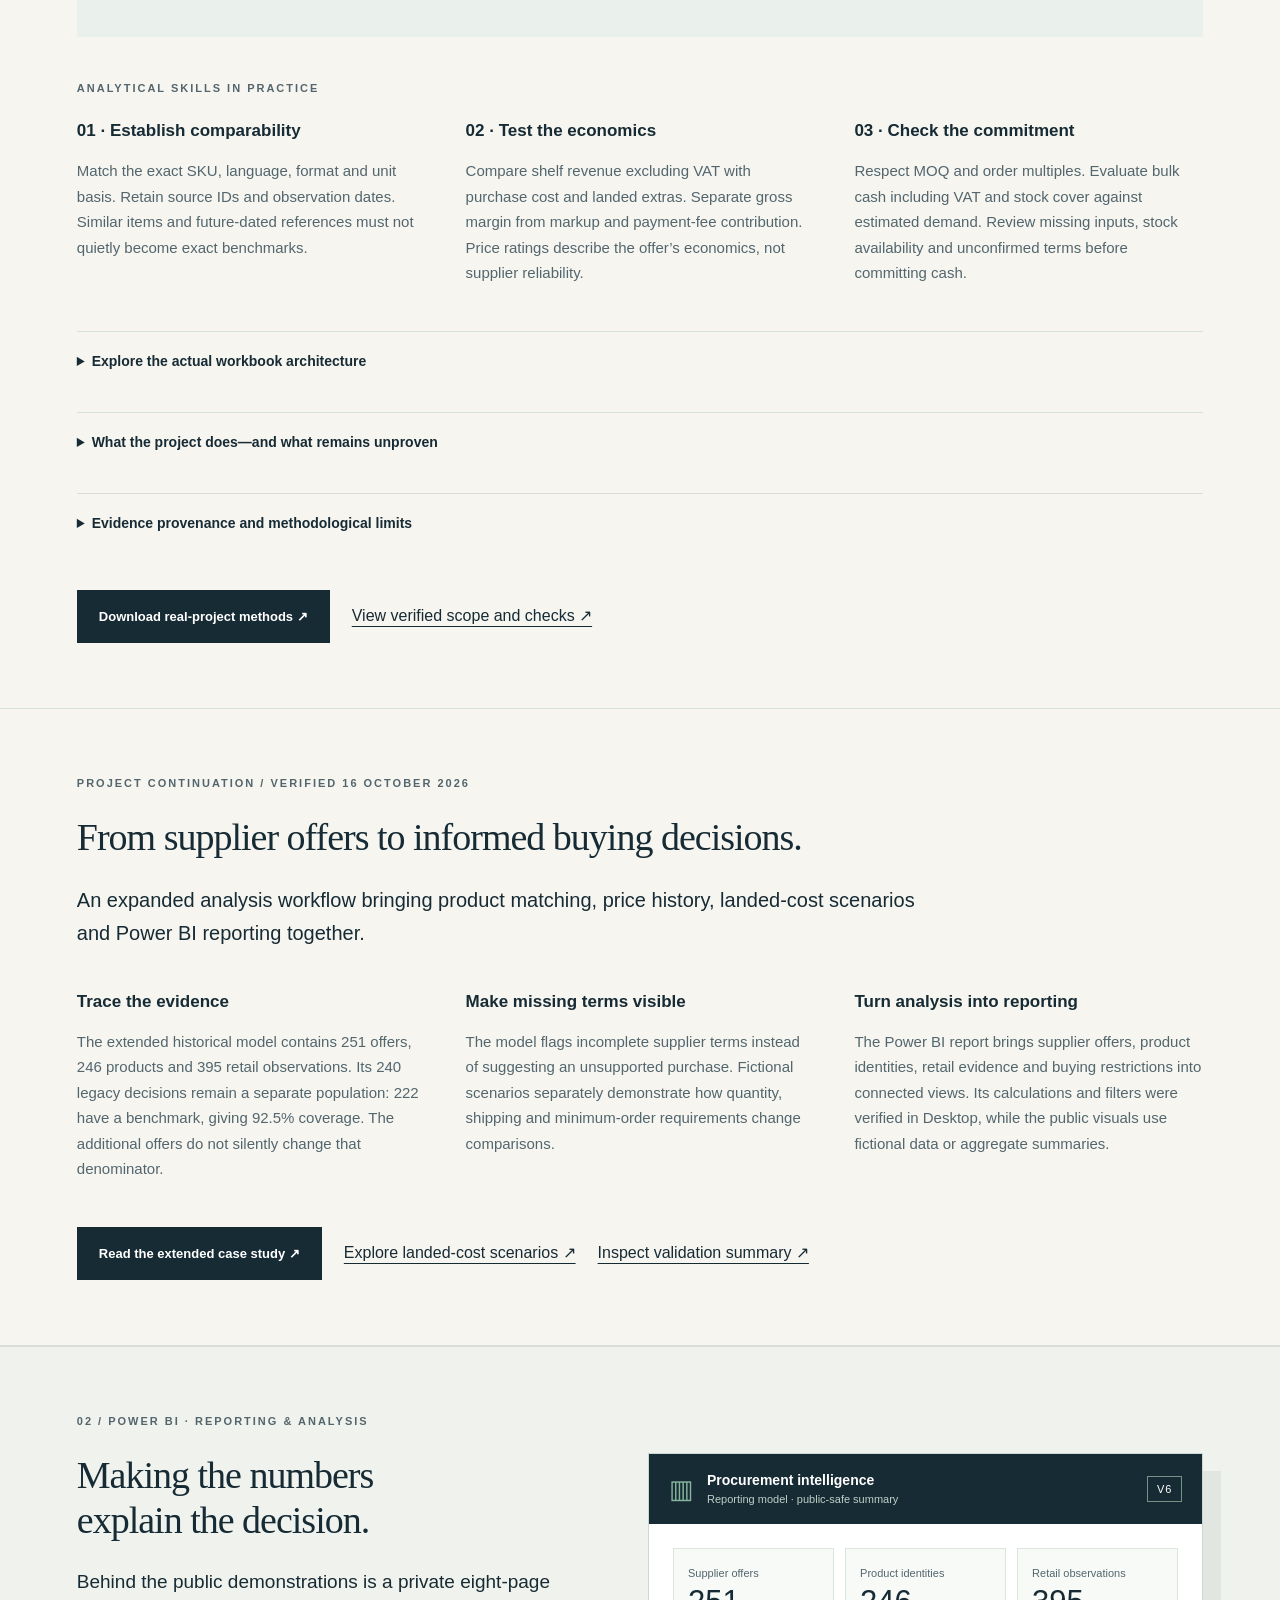
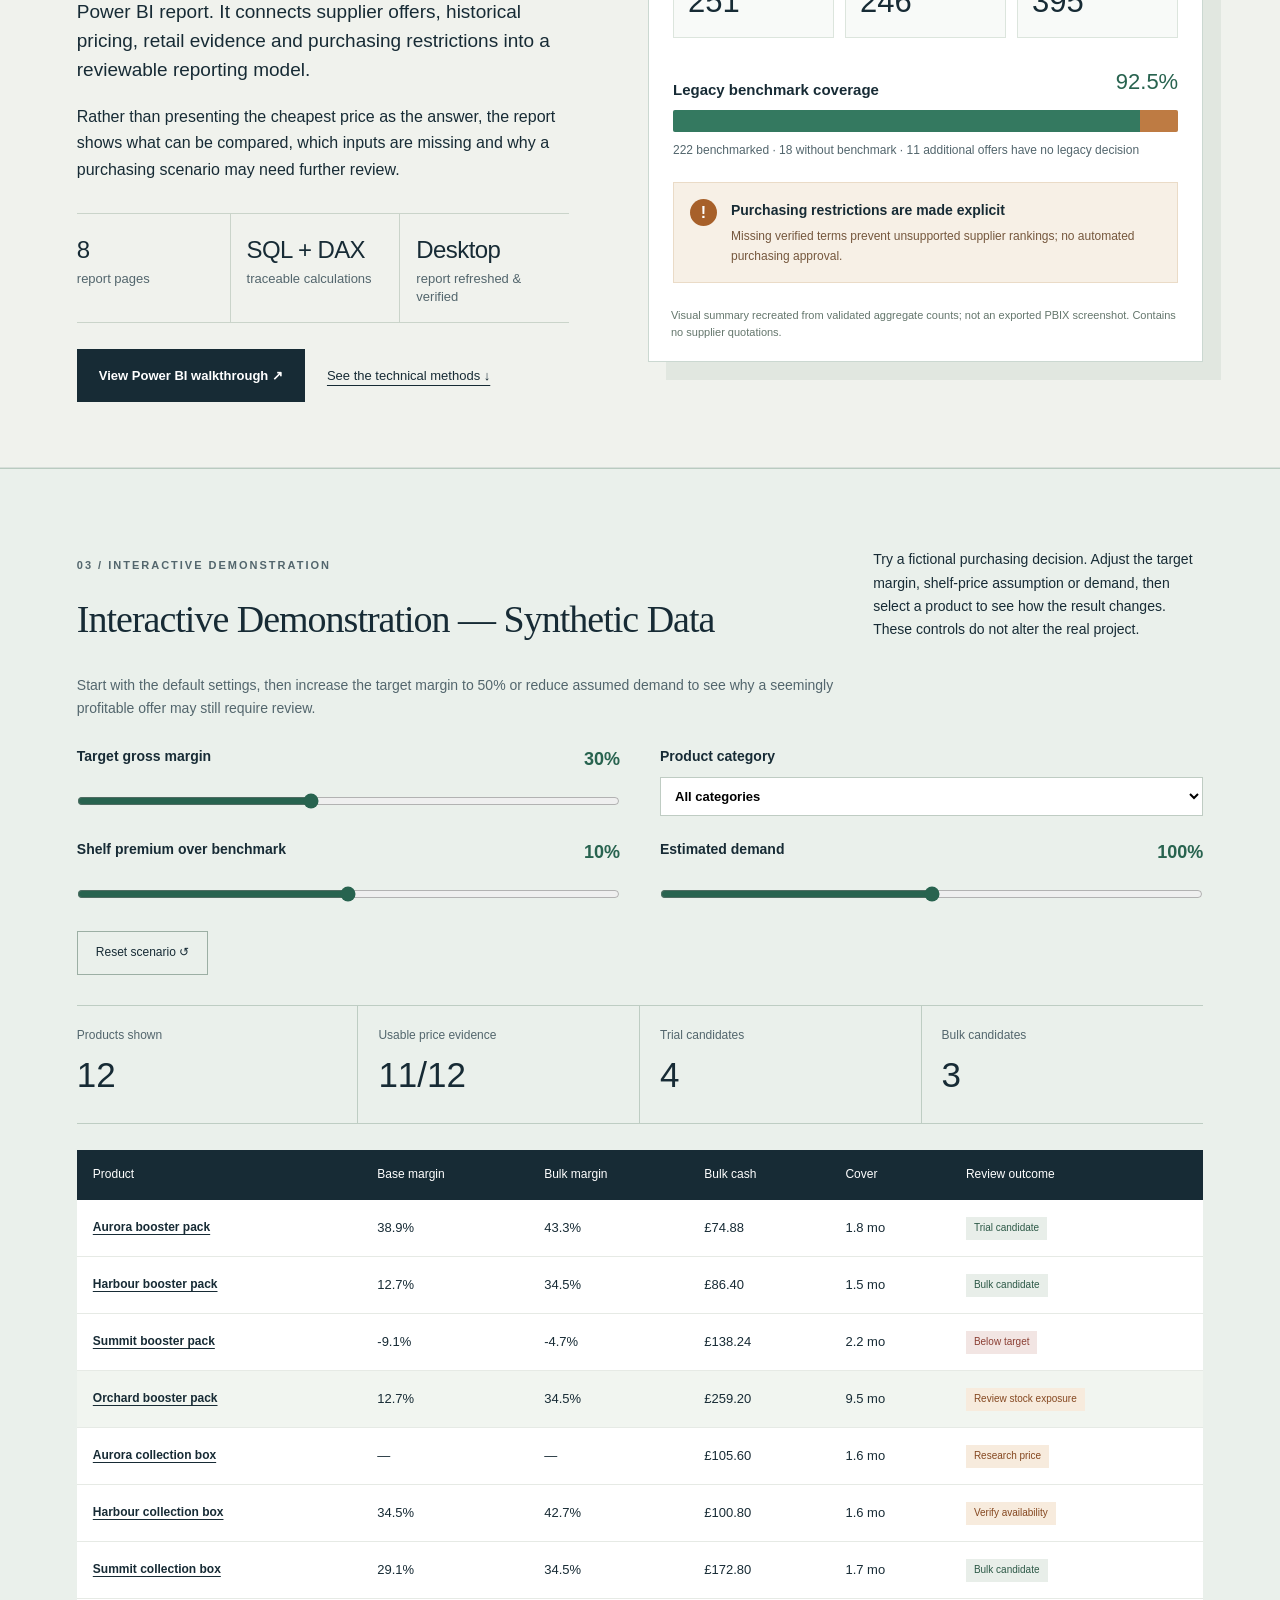
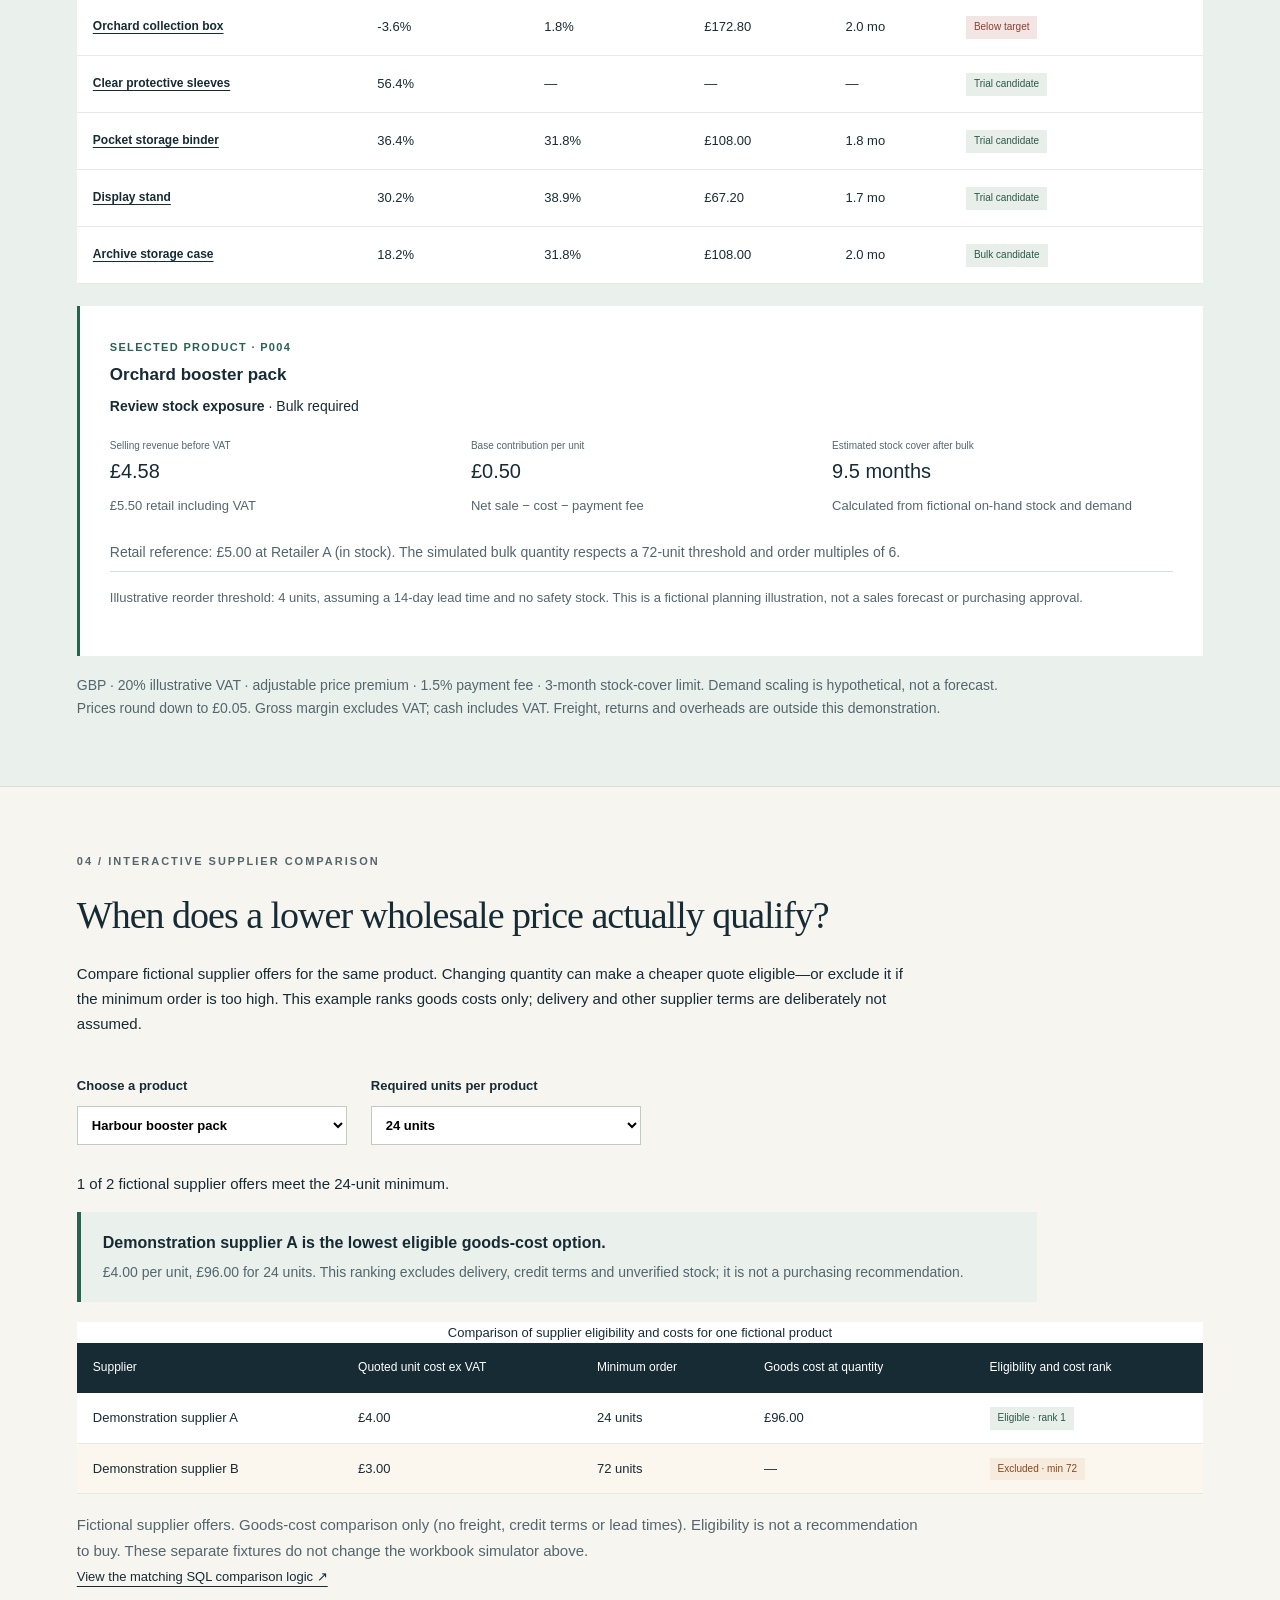
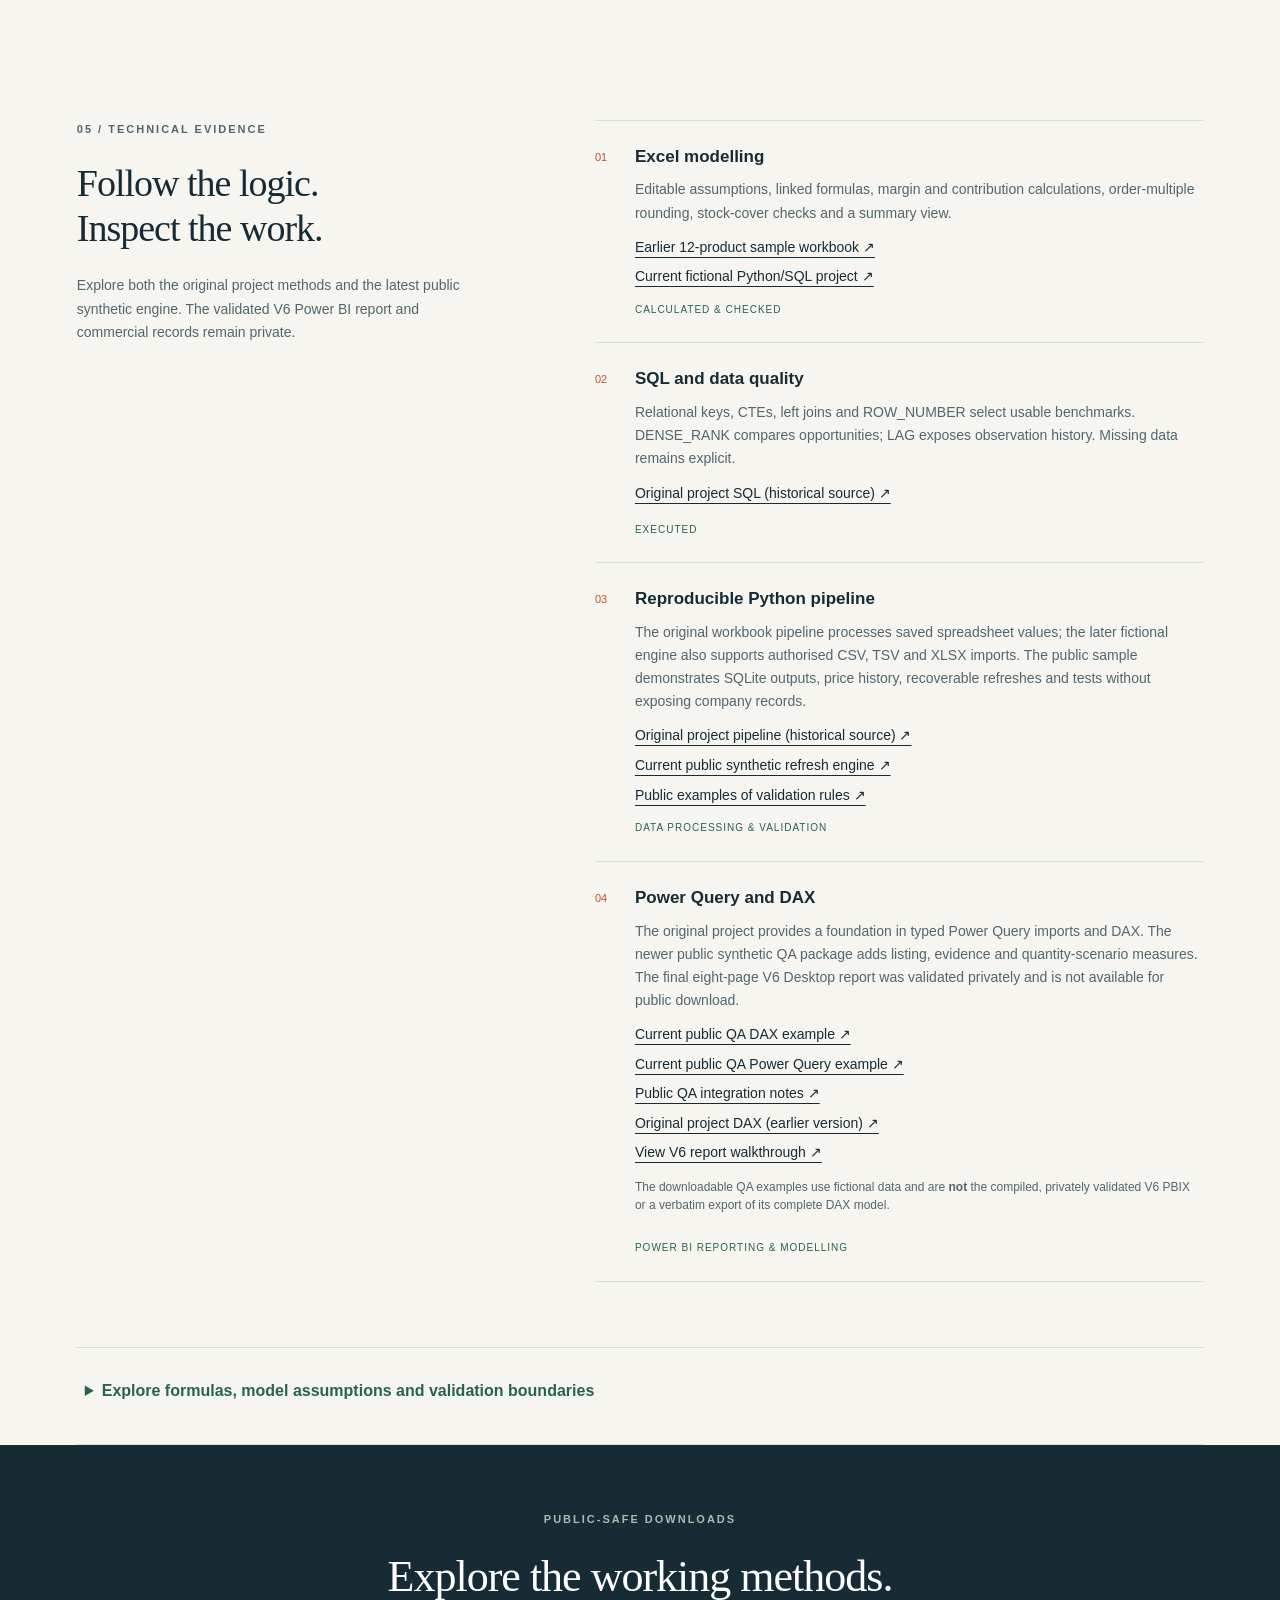
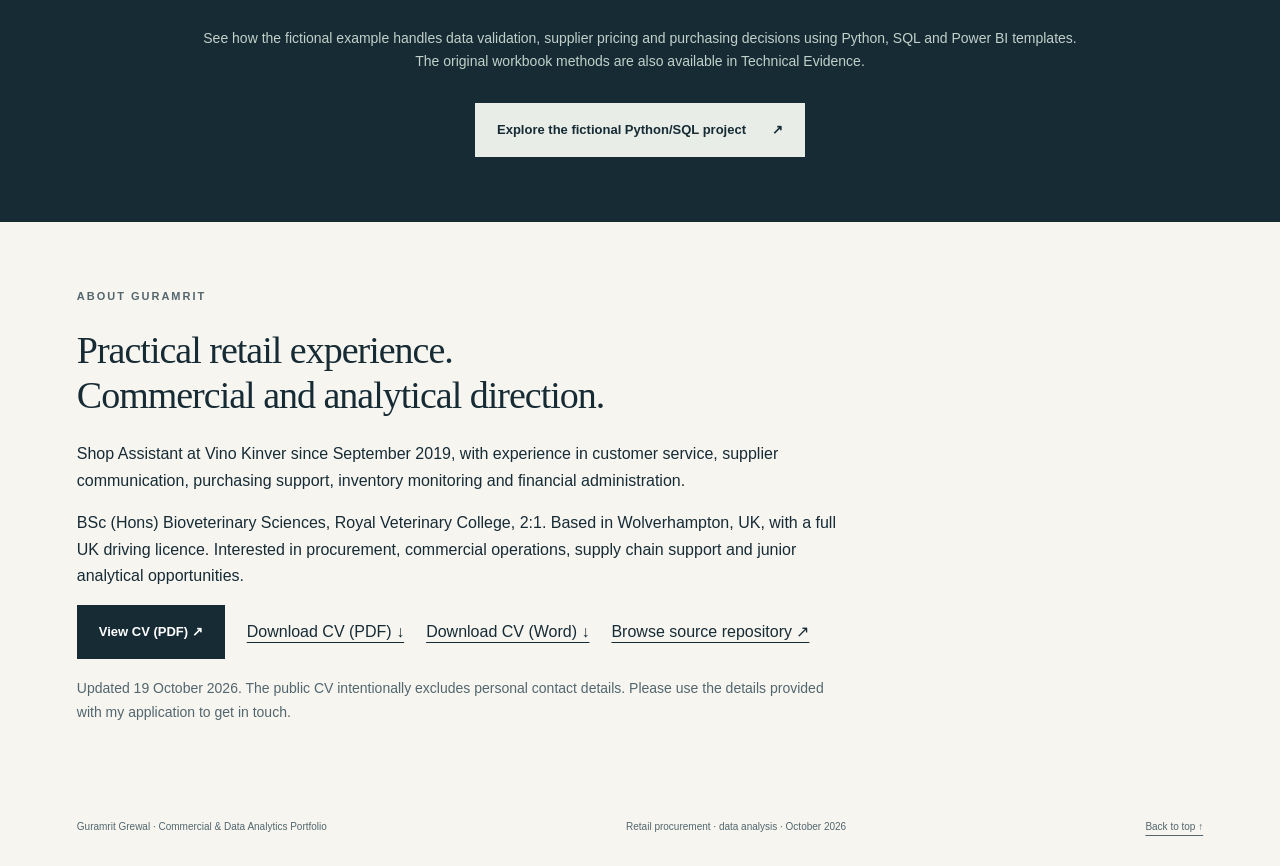
==== commit 9e6f4770: "Publish approved public CV and refresh view/download links" ====
--- a/index.html
+++ b/index.html
@@ -3,7 +3,7 @@
 <html lang="en"><head><meta charset="utf-8"/><meta content="width=device-width,initial-scale=1" name="viewport"/><meta content="Procurement and commercial analytics portfolio: real retail experience, an independently validated Power BI project and interactive fictional buying scenarios." name="description"/><title>Guramrit Grewal | Commercial &amp; Data Analytics Portfolio</title><link href="styles.css?v=20261016c" rel="stylesheet"/><meta name="theme-color" content="#f6f5f0"><meta property="og:title" content="Guramrit Grewal | Procurement &amp; Data Analytics"><meta property="og:description" content="Procurement and commercial analytics portfolio: real retail experience, an independently validated Power BI project and interactive fictional buying scenarios."><meta property="og:type" content="website"><meta property="og:url" content="https://g-grewal-98.github.io/"><link rel="canonical" href="https://g-grewal-98.github.io/"></head>
 <body>
 <a class="skip-link" href="#main">Skip to main content</a>
-<header><a class="wordmark" href="#main">GG<span>Guramrit Grewal</span></a><nav aria-label="Main navigation"><a href="#case-study">Case study</a><a href="#power-bi">Power BI</a><a href="#demo">Explore model</a><a href="#technical">Technical evidence</a><a href="#about">Experience</a></nav><a class="nav-download" download="" href="downloads/Guramrit_Grewal_CV_Public.pdf">Download CV ↗</a></header>
+<header><a class="wordmark" href="#main">GG<span>Guramrit Grewal</span></a><nav aria-label="Main navigation"><a href="#case-study">Case study</a><a href="#power-bi">Power BI</a><a href="#demo">Explore model</a><a href="#technical">Technical evidence</a><a href="#about">Experience</a><a href="#cv">CV</a></nav><a class="nav-download" href="downloads/Guramrit_Grewal_CV_Public.pdf?v=20261019-final" target="_blank" rel="noopener">View CV ↗</a></header>
 <main id="main">
 <section class="hero"><div><p class="eyebrow">GURAMRIT GREWAL / COMMERCIAL &amp; DATA ANALYTICS PORTFOLIO</p><h1>Commercial questions.<br/><em>Evidence-led decisions.</em></h1><p class="intro">Retail purchasing experience combined with supplier analysis, pricing models and practical data skills to support better buying decisions.</p><div class="actions"><a class="button" href="#case-study">Explore the project ↓</a><a class="text-link" href="#power-bi">Explore Power BI reporting ↗</a></div><p class="byline">Excel · SQL · Python · Power Query · DAX<br/>Wolverhampton, UK · Open to commercial, procurement and junior analytical opportunities</p></div><aside aria-label="Verified real project scope" class="project-snapshot"><p class="eyebrow">FEATURED PROJECT / OCTOBER 2026</p><h2>Retail procurement<br/>&amp; pricing analytics</h2><div class="snapshot-number"><strong>240+</strong><span>products represented across the procurement project</span></div><div class="snapshot-grid"><div><strong>395</strong><span>retail observations</span></div><div><strong>222</strong><span>legacy benchmarked records</span></div></div><p>Commercial records remain private. Explore the methodology, verified scope and public-safe technical evidence.</p></aside></section><div class="scope"><span class="scope-dot"></span><p><strong>Real case study. Separate synthetic demonstration.</strong> Project facts and source methods are distinguished from fictional examples throughout.</p></div><section class="section real-case" id="case-study"><p class="eyebrow">01 / REAL-WORLD CHALLENGE</p><h2>Making purchasing decisions clearer, not just cheaper.</h2><p class="lead">A practical retail challenge: how to compare wholesale costs, retail evidence and the cash tied up in an order.</p><div class="case-intro"><div><h3>The business question</h3><p>Vino Kinver is a convenience store selling alcohol, confectionery and everyday goods. Trading cards form a smaller part of its range. For this category, purchase costs can make a familiar retail price unviable; buying a larger quantity may reduce unit cost but tie up cash in slow-moving stock.</p><p>The project brings product identity, retail evidence, VAT, supplier price breaks and demand assumptions into one review. Its purpose is to decide what deserves further research or a controlled trial—not to treat every discount as an opportunity.</p></div><div class="contribution-note"><h3>My contribution</h3><p>Shop Assistant, September 2019–present. My work includes supplier communication, purchasing support, stock monitoring, customer service and financial administration. I independently selected 60 products for a wholesale application and developed an Excel tool covering more than 100 products.</p><p>I developed the purchasing analysis into a structured Excel, Python, SQL and Power BI portfolio project, with traceable sources, repeatable calculations and explicit review flags.</p></div></div>
 <div class="finding"><div><p class="eyebrow">THE CENTRAL FINDING</p><h3>Coverage is not the same as purchasing readiness.</h3><p>Of 240 legacy buying-review records, 222 have a selected price benchmark. Of those, 119 selected references were recorded as in stock; 103 need availability review, and 18 require further price research. These are evidence statuses, not confirmed purchasing opportunities.</p></div><figure><div aria-label="Among 240 legacy buying-review records: 119 in-stock selected references, 103 other selected price references and 18 unbenchmarked records." class="coverage-bar" role="img"><span style="width:49.583%"></span><span style="width:42.917%"></span><span style="width:7.5%"></span></div><figcaption><span>119 · In stock</span><span>103 · Reference only</span><span>18 · Unresolved</span></figcaption><p class="model-note">Verified workbook snapshot: 14 October 2026. Record counts, not sales results.</p></figure></div>
@@ -71,5 +71,5 @@
 Benchmark Coverage = DIVIDE([Priced Products], [Products Loaded])</code></pre></details></section><section class="method section"><div><p class="eyebrow">06 / MODEL JUDGEMENT</p><h2>Make the assumptions visible.</h2></div><div class="method-grid"><article><h3>Evidence before economics</h3><p>In the synthetic demonstration, only exact, non-future observations within 30 days qualify. In-stock listings take priority. A sold-out reference can support comparison, but still triggers review.</p></article><article><h3>Margin is not markup</h3><p>Margin uses revenue excluding VAT as its denominator. Payment fees reduce contribution. Bulk cash and stock cover show the commitment behind a unit discount.</p></article><article><h3>Demonstration, not an outcome claim</h3><p>These results use fictional fixtures. They do not establish realised savings, sales growth or forecast accuracy. The model is designed to make decisions explainable.</p></article></div><div class="limits"><strong>Scope of evidence</strong><p>The public materials demonstrate Excel formulas, SQL analysis, Python processing and fictional purchasing scenarios. The private Power BI report was refreshed and validated in Desktop, but the downloadable public DAX and Power Query examples are separate reference files, not the complete private report.</p></div></section></details>
 
 <section class="download section"><p class="eyebrow">PUBLIC-SAFE DOWNLOADS</p><h2>Explore the working methods.</h2><p>See how the fictional example handles data validation, supplier pricing and purchasing decisions using Python, SQL and Power BI templates.<br/>The original workbook methods are also available in Technical Evidence.</p><a class="button light" download="" href="downloads/Procurement_Intelligence_Public.zip">Explore the fictional Python/SQL project <span>↗</span></a></section>
-<section class="section about" id="about"><p class="eyebrow">ABOUT GURAMRIT</p><h2>Practical retail experience.<br/>Commercial and analytical direction.</h2><p>Shop Assistant at Vino Kinver since September 2019, with experience in customer service, supplier communication, purchasing support, inventory monitoring and financial administration.</p><p>BSc (Hons) Bioveterinary Sciences, Royal Veterinary College, 2:1. Based in Wolverhampton, UK, with a full UK driving licence. Interested in procurement, commercial operations, supply chain support and junior analytical opportunities.</p><div class="actions"><a class="button" download="" href="downloads/Guramrit_Grewal_CV_Public.pdf">Download CV (PDF) ↗</a><a download="" href="downloads/Guramrit_Grewal_CV_Public.docx">Download CV (Word) ↗</a><a href="https://github.com/G-Grewal-98/g-grewal-98.github.io">Browse source repository ↗</a></div><p class="model-note">The public CV intentionally excludes personal contact details. Please use the details provided with my application to get in touch.</p></section></main><footer><span>Guramrit Grewal · Commercial &amp; Data Analytics Portfolio</span><span>Retail procurement · data analysis · October 2026</span><a href="#main">Back to top ↑</a></footer>
+<section class="section about" id="about"><p class="eyebrow">ABOUT GURAMRIT</p><h2>Practical retail experience.<br/>Commercial and analytical direction.</h2><p>Shop Assistant at Vino Kinver since September 2019, with experience in customer service, supplier communication, purchasing support, inventory monitoring and financial administration.</p><p>BSc (Hons) Bioveterinary Sciences, Royal Veterinary College, 2:1. Based in Wolverhampton, UK, with a full UK driving licence. Interested in procurement, commercial operations, supply chain support and junior analytical opportunities.</p><div class="actions" id="cv"><a class="button" href="downloads/Guramrit_Grewal_CV_Public.pdf?v=20261019-final" target="_blank" rel="noopener">View CV (PDF) ↗</a><a download="Guramrit_Grewal_CV_Public.pdf" href="downloads/Guramrit_Grewal_CV_Public.pdf?v=20261019-final">Download CV (PDF) ↓</a><a download="Guramrit_Grewal_CV_Public.docx" href="downloads/Guramrit_Grewal_CV_Public.docx?v=20261019-final">Download CV (Word) ↓</a><a href="https://github.com/G-Grewal-98/g-grewal-98.github.io">Browse source repository ↗</a></div><p class="model-note">Updated 19 October 2026. The public CV intentionally excludes personal contact details. Please use the details provided with my application to get in touch.</p></section></main><footer><span>Guramrit Grewal · Commercial &amp; Data Analytics Portfolio</span><span>Retail procurement · data analysis · October 2026</span><a href="#main">Back to top ↑</a></footer>
 <script defer="" src="public-data.js?v=20261016b"></script><script defer="" src="app.js?v=20261016b"></script></body></html>
